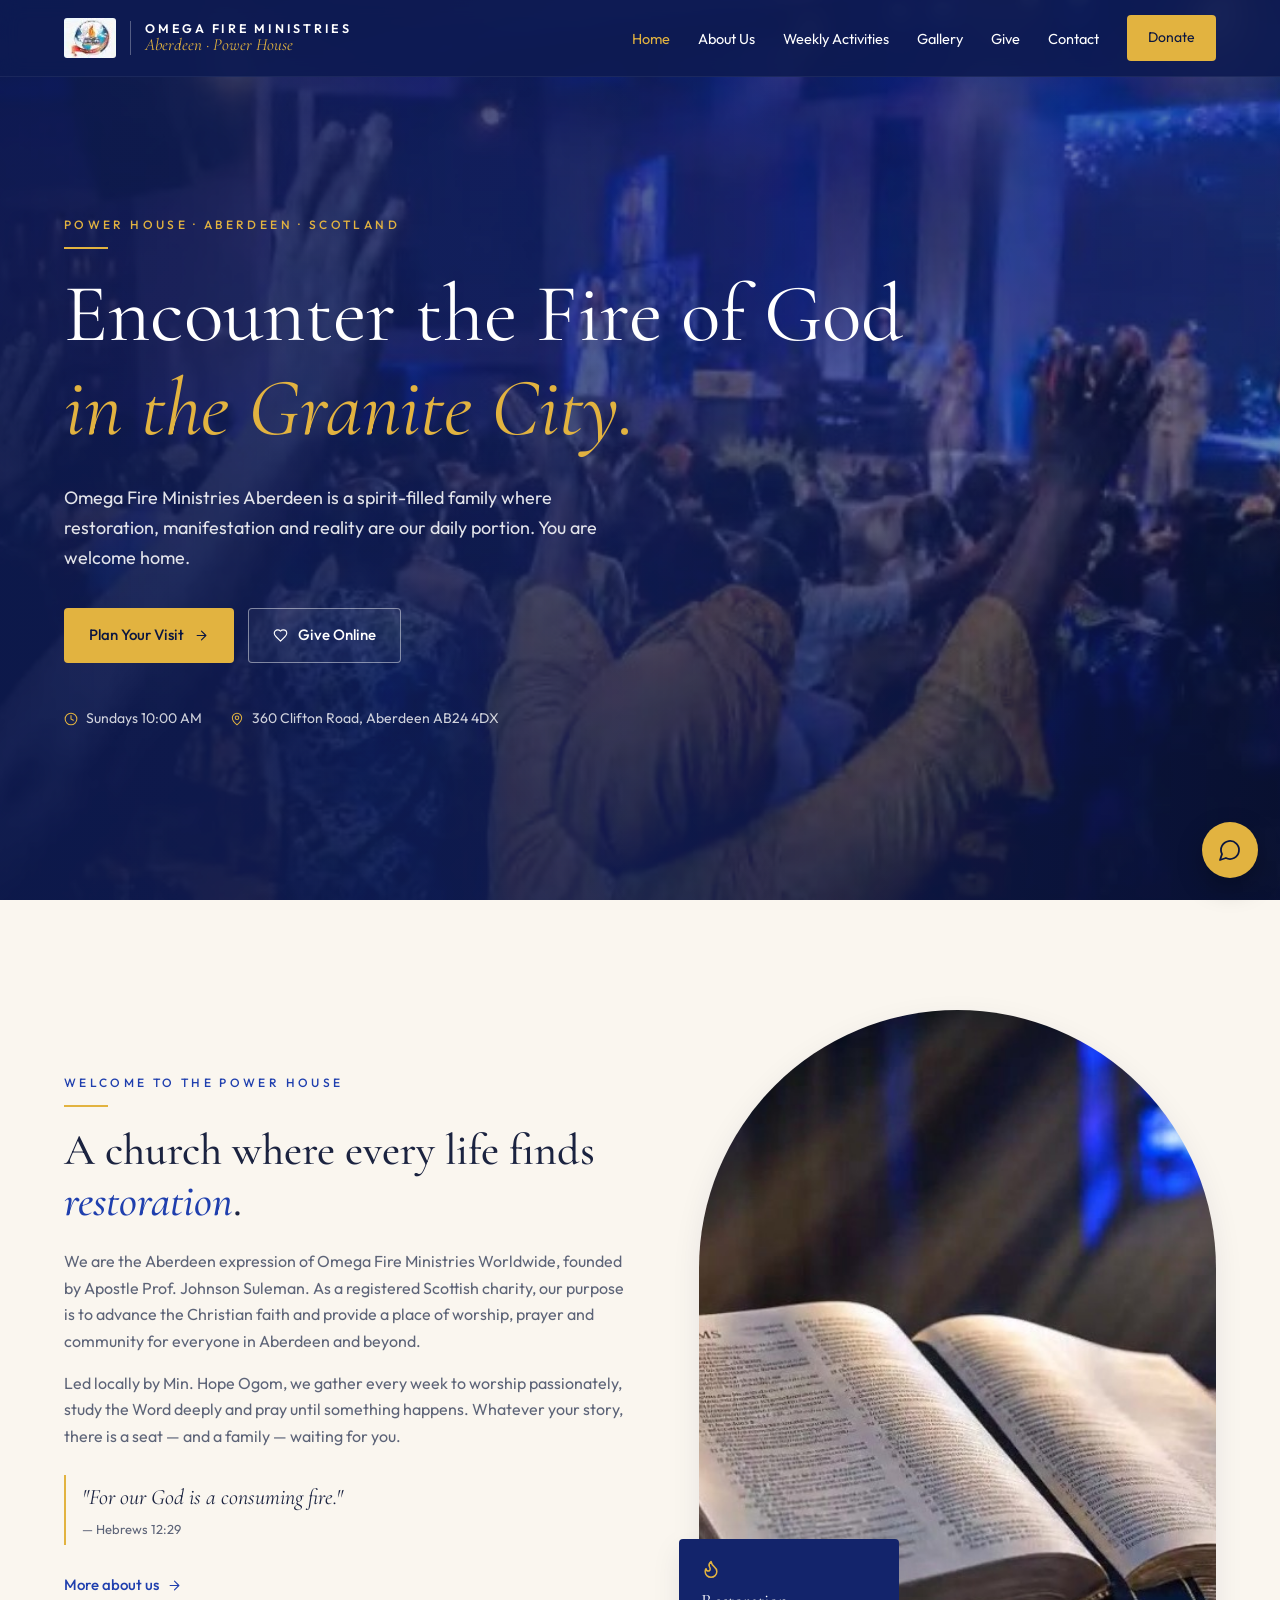
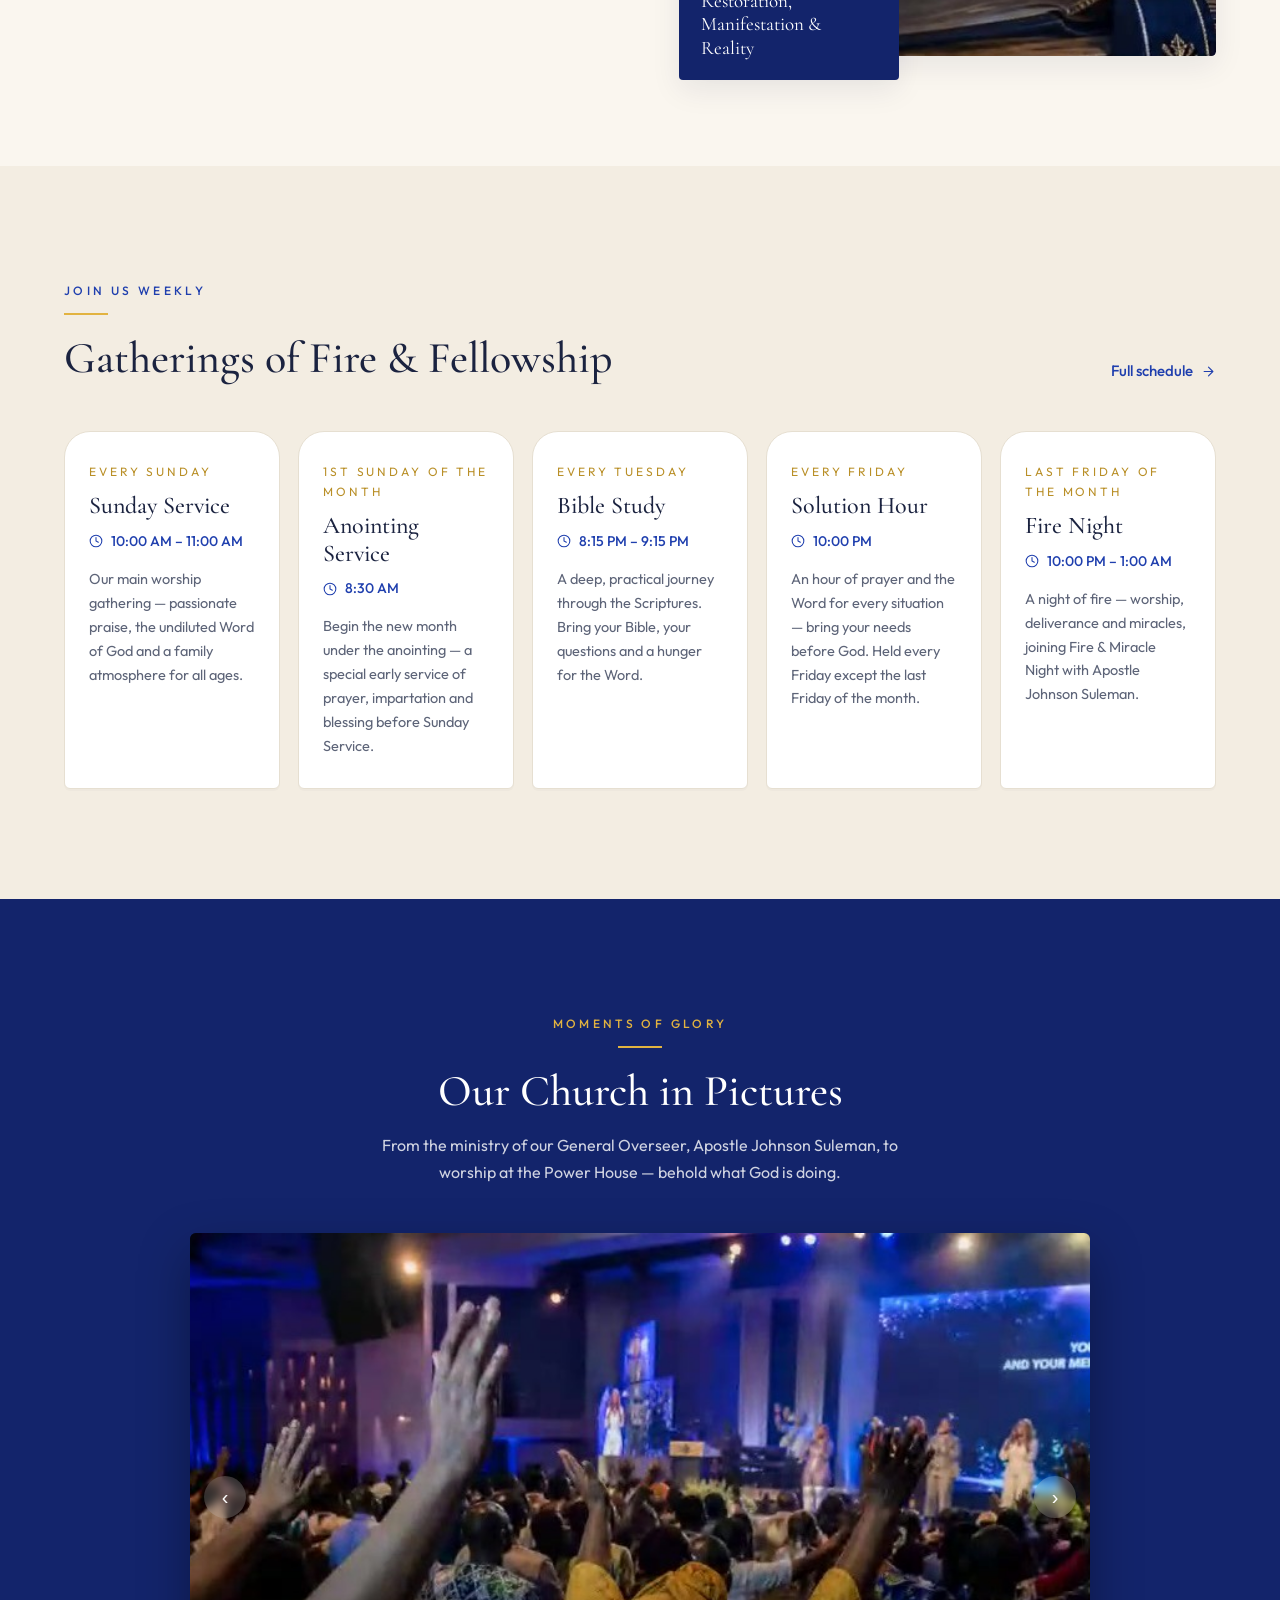
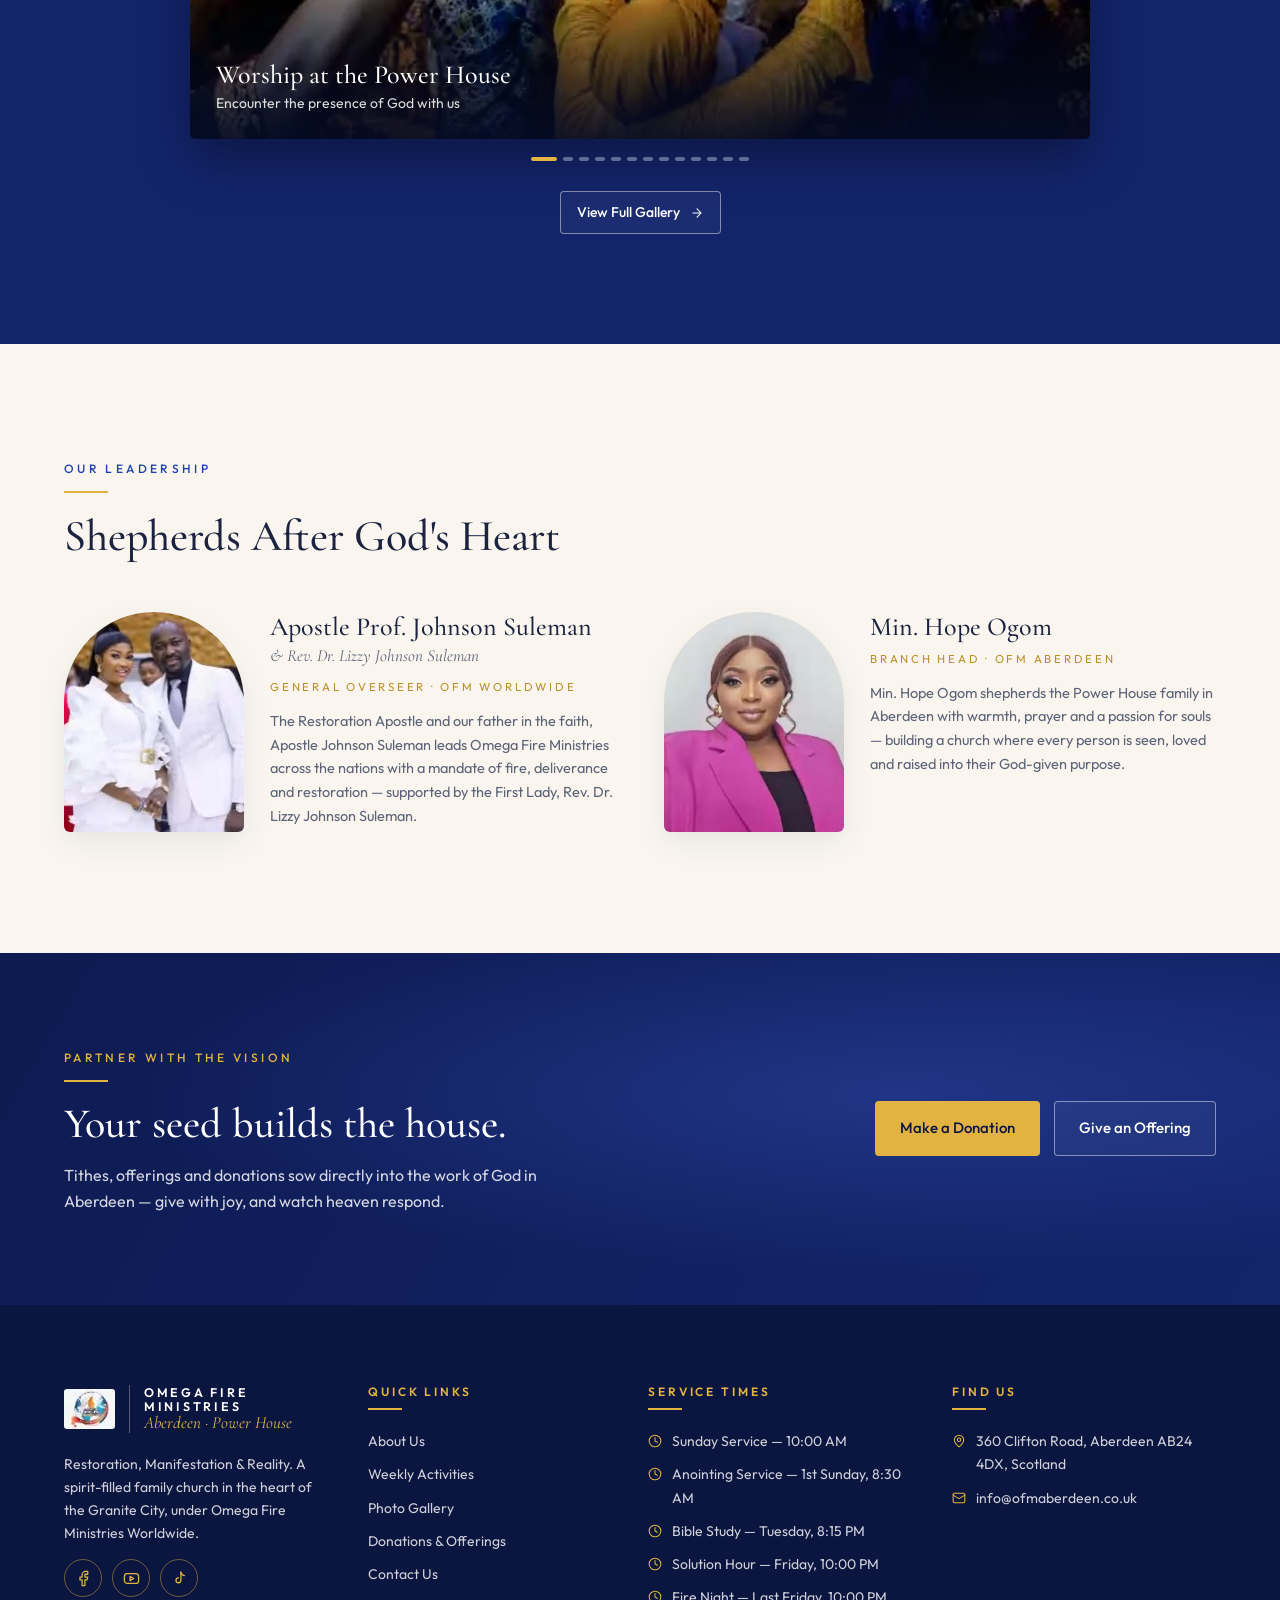
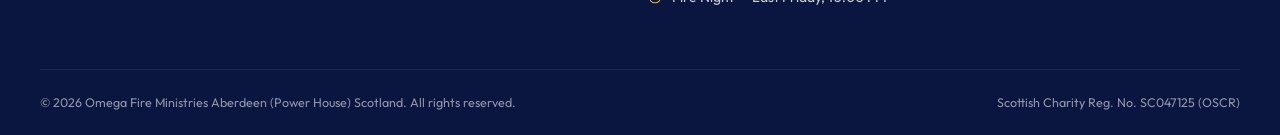
==== index.html @ d1c6f8fb "Rebuild OFM Aberdeen website Co-Authored-By: Claude Opus 5.5 <noreply@anthropic.com> Claude-Session:" ====
<!doctype html>
<html lang="en-GB">
<head>
<meta charset="utf-8">
<meta name="viewport" content="width=device-width, initial-scale=1">
<title>Omega Fire Ministries Aberdeen — Power House</title>
<meta name="description" content="Omega Fire Ministries Aberdeen (Power House) — a spirit-filled church at 360 Clifton Road, Aberdeen. Sunday Service at 10:00 AM.">
<meta property="og:title" content="Omega Fire Ministries Aberdeen — Power House">
<meta property="og:description" content="Omega Fire Ministries Aberdeen (Power House) — a spirit-filled church at 360 Clifton Road, Aberdeen. Sunday Service at 10:00 AM.">
<meta property="og:image" content="assets/img/hero-worship.jpg">
<meta name="theme-color" content="#13246b">
<link rel="icon" href="assets/img/logo.jpg">
<link rel="preconnect" href="https://fonts.googleapis.com">
<link rel="preconnect" href="https://fonts.gstatic.com" crossorigin>
<link href="https://fonts.googleapis.com/css2?family=Cormorant+Garamond:ital,wght@0,400;0,500;0,600;1,400;1,500&family=Outfit:wght@300;400;500;600&display=swap" rel="stylesheet">
<link rel="stylesheet" href="assets/css/style.css">
</head>
<body>
<header class="site-header">
  <nav class="container nav" aria-label="Main">
    <a class="brand" href="index.html">
      <img src="assets/img/logo.jpg" alt="Omega Fire Ministries logo" width="52" height="40">
      <span class="brand-text"><span class="brand-name">OMEGA FIRE MINISTRIES</span><span class="brand-sub">Aberdeen · Power House</span></span>
    </a>
    <button class="nav-toggle" aria-label="Open menu" aria-expanded="false">&#9776;</button>
    <ul class="nav-links"><li><a href="index.html" class="active" aria-current="page">Home</a></li><li><a href="about.html">About Us</a></li><li><a href="activities.html">Weekly Activities</a></li><li><a href="gallery.html">Gallery</a></li><li><a href="give.html">Give</a></li><li><a href="contact.html">Contact</a></li><li><a class="btn btn-gold" href="give.html">Donate</a></li></ul>
  </nav>
</header>
<main>
<section class="hero">
  <div class="hero-bg" style="background-image:url('assets/img/hero-worship.jpg')"></div>
  <div class="container">
    <span class="eyebrow gold">Power House · Aberdeen · Scotland</span>
    <h1>Encounter the Fire of God <em>in the Granite City.</em></h1>
    <p>Omega Fire Ministries Aberdeen is a spirit-filled family where restoration, manifestation and reality are our daily portion. You are welcome home.</p>
    <div class="hero-actions">
      <a class="btn btn-gold" href="activities.html">Plan Your Visit <svg class="icon " viewBox="0 0 24 24" aria-hidden="true"><path d="M5 12h14M12 5l7 7-7 7"/></svg></a>
      <a class="btn btn-ghost" href="give.html"><svg class="icon " viewBox="0 0 24 24" aria-hidden="true"><path d="M19 14c1.5-1.5 3-3.2 3-5.5A5.5 5.5 0 0 0 16.5 3c-1.8 0-3 .5-4.5 2-1.5-1.5-2.7-2-4.5-2A5.5 5.5 0 0 0 2 8.5c0 2.3 1.5 4 3 5.5l7 7Z"/></svg> Give Online</a>
    </div>
    <div class="hero-meta">
      <span><svg class="icon " viewBox="0 0 24 24" aria-hidden="true"><circle cx="12" cy="12" r="10"/><path d="M12 6v6l4 2"/></svg> Sundays 10:00 AM</span>
      <span><svg class="icon " viewBox="0 0 24 24" aria-hidden="true"><path d="M20 10c0 6-8 12-8 12s-8-6-8-12a8 8 0 0 1 16 0Z"/><circle cx="12" cy="10" r="3"/></svg> 360 Clifton Road, Aberdeen AB24 4DX</span>
    </div>
  </div>
</section>

<section class="section">
  <div class="container split">
    <div class="reveal">
      <span class="eyebrow">Welcome to the Power House</span>
      <h2 class="section-title">A church where every life finds <em>restoration</em>.</h2>
      <p class="lead" style="margin-top:22px">We are the Aberdeen expression of Omega Fire Ministries Worldwide, founded by Apostle Prof. Johnson Suleman. As a registered Scottish charity, our purpose is to advance the Christian faith and provide a place of worship, prayer and community for everyone in Aberdeen and beyond.</p>
      <p class="lead">Led locally by Min. Hope Ogom, we gather every week to worship passionately, study the Word deeply and pray until something happens. Whatever your story, there is a seat — and a family — waiting for you.</p>
      <div class="quote-inline">"For our God is a consuming fire."<small>— Hebrews 12:29</small></div>
      <a class="link-arrow" href="about.html">More about us <svg class="icon " viewBox="0 0 24 24" aria-hidden="true"><path d="M5 12h14M12 5l7 7-7 7"/></svg></a>
    </div>
    <div class="arch-wrap reveal">
      <div class="arch"><img src="assets/img/bible.jpg" alt="An open Bible on a lectern in soft church light" loading="lazy"></div>
      <div class="arch-badge"><svg class="icon " viewBox="0 0 24 24" aria-hidden="true"><path d="M8.5 14.5A2.5 2.5 0 0 0 11 12c0-1.4-.5-2-1-3-1.1-2.1-.2-4 2-6 .5 2.5 2 4.9 4 6.5 2 1.6 3 3.5 3 5.5a7 7 0 1 1-14 0c0-1.2.4-2.3 1-3.3.3 1.6 1.3 2.8 2.5 2.8Z"/></svg>Restoration, Manifestation &amp; Reality</div>
    </div>
  </div>
</section>

<section class="section bg-cream-2">
  <div class="container">
    <div class="section-head">
      <div><span class="eyebrow">Join us weekly</span><h2 class="section-title">Gatherings of Fire &amp; Fellowship</h2></div>
      <a class="link-arrow" href="activities.html">Full schedule <svg class="icon " viewBox="0 0 24 24" aria-hidden="true"><path d="M5 12h14M12 5l7 7-7 7"/></svg></a>
    </div>
    <div class="grid-auto"><article class="card reveal"><div class="day">Every Sunday</div><h3>Sunday Service</h3><div class="time"><svg class="icon " viewBox="0 0 24 24" aria-hidden="true"><circle cx="12" cy="12" r="10"/><path d="M12 6v6l4 2"/></svg> 10:00 AM – 11:00 AM</div><p>Our main worship gathering — passionate praise, the undiluted Word of God and a family atmosphere for all ages.</p></article><article class="card reveal"><div class="day">1st Sunday of the month</div><h3>Anointing Service</h3><div class="time"><svg class="icon " viewBox="0 0 24 24" aria-hidden="true"><circle cx="12" cy="12" r="10"/><path d="M12 6v6l4 2"/></svg> 8:30 AM</div><p>Begin the new month under the anointing — a special early service of prayer, impartation and blessing before Sunday Service.</p></article><article class="card reveal"><div class="day">Every Tuesday</div><h3>Bible Study</h3><div class="time"><svg class="icon " viewBox="0 0 24 24" aria-hidden="true"><circle cx="12" cy="12" r="10"/><path d="M12 6v6l4 2"/></svg> 8:15 PM – 9:15 PM</div><p>A deep, practical journey through the Scriptures. Bring your Bible, your questions and a hunger for the Word.</p></article><article class="card reveal"><div class="day">Every Friday</div><h3>Solution Hour</h3><div class="time"><svg class="icon " viewBox="0 0 24 24" aria-hidden="true"><circle cx="12" cy="12" r="10"/><path d="M12 6v6l4 2"/></svg> 10:00 PM</div><p>An hour of prayer and the Word for every situation — bring your needs before God. Held every Friday except the last Friday of the month.</p></article><article class="card reveal"><div class="day">Last Friday of the month</div><h3>Fire Night</h3><div class="time"><svg class="icon " viewBox="0 0 24 24" aria-hidden="true"><circle cx="12" cy="12" r="10"/><path d="M12 6v6l4 2"/></svg> 10:00 PM – 1:00 AM</div><p>A night of fire — worship, deliverance and miracles, joining Fire &amp; Miracle Night with Apostle Johnson Suleman.</p></article></div>
  </div>
</section>

<section class="section on-dark">
  <div class="container">
    <div class="center reveal" style="margin-bottom:48px">
      <span class="eyebrow center gold">Moments of Glory</span>
      <h2 class="section-title">Our Church in Pictures</h2>
      <p class="lead">From the ministry of our General Overseer, Apostle Johnson Suleman, to worship at the Power House — behold what God is doing.</p>
    </div>
    <div class="carousel" data-carousel>
  <div class="carousel-viewport"><div class="carousel-track"><div class="slide"><img src="assets/img/hero-worship.jpg" alt="Worship at the Power House" loading="lazy"><div class="slide-caption"><h3>Worship at the Power House</h3><p>Encounter the presence of God with us</p></div></div><div class="slide"><img src="assets/img/ab-12.jpg" alt="Ministering the Word" loading="lazy"><div class="slide-caption"><h3>Ministering the Word</h3><p>Preaching at OFM Aberdeen</p></div></div><div class="slide"><img src="assets/img/ab-04.jpg" alt="Hands Raised in Worship" loading="lazy"><div class="slide-caption"><h3>Hands Raised in Worship</h3><p>Sunday worship at the Power House</p></div></div><div class="slide"><img src="assets/img/ab-03.jpg" alt="Prayer at the Altar" loading="lazy"><div class="slide-caption"><h3>Prayer at the Altar</h3><p>Standing in faith together</p></div></div><div class="slide"><img src="assets/img/ab-08.jpg" alt="Thank You for Worshipping With Us" loading="lazy"><div class="slide-caption"><h3>Thank You for Worshipping With Us</h3><p>The Word ministered at the Power House</p></div></div><div class="slide"><img src="assets/img/ab-09.jpg" alt="A Heart of Praise" loading="lazy"><div class="slide-caption"><h3>A Heart of Praise</h3><p>Worship that rises from the heart</p></div></div><div class="slide"><img src="assets/img/ab-02.jpg" alt="Lifting Up His Name" loading="lazy"><div class="slide-caption"><h3>Lifting Up His Name</h3><p>Ministration in song</p></div></div><div class="slide"><img src="assets/img/g-apostle-praying.jpg" alt="Apostle Prof. Johnson Suleman" loading="lazy"><div class="slide-caption"><h3>Apostle Prof. Johnson Suleman</h3><p>President, Omega Fire Ministries Worldwide</p></div></div><div class="slide"><img src="assets/img/g-restoration-apostle.jpg" alt="The Restoration Apostle" loading="lazy"><div class="slide-caption"><h3>The Restoration Apostle</h3><p>Ministering fire and power to the nations</p></div></div><div class="slide"><img src="assets/img/g-houston.jpg" alt="Miracle Crusades Across the Nations" loading="lazy"><div class="slide-caption"><h3>Miracle Crusades Across the Nations</h3><p>Omega Fire Ministries International</p></div></div><div class="slide"><img src="assets/img/g-apostle-lizzy.jpg" alt="Apostle Johnson &amp; Rev. Dr. Lizzy Johnson Suleman" loading="lazy"><div class="slide-caption"><h3>Apostle Johnson &amp; Rev. Dr. Lizzy Johnson Suleman</h3><p>Our General Overseer and the First Lady</p></div></div><div class="slide"><img src="assets/img/g-people-praise.jpg" alt="A People of Praise" loading="lazy"><div class="slide-caption"><h3>A People of Praise</h3><p>Lifting holy hands in the Granite City</p></div></div><div class="slide"><img src="assets/img/g-one-family.jpg" alt="One Family, One Fire" loading="lazy"><div class="slide-caption"><h3>One Family, One Fire</h3><p>Omega Fire Ministries Aberdeen — Power House</p></div></div></div></div>
  <button class="carousel-btn prev" aria-label="Previous photo">&#8249;</button>
  <button class="carousel-btn next" aria-label="Next photo">&#8250;</button>
  <div class="dots"></div>
</div>
    <div class="center" style="margin-top:30px"><a class="btn btn-ghost btn-sm" href="gallery.html">View Full Gallery <svg class="icon " viewBox="0 0 24 24" aria-hidden="true"><path d="M5 12h14M12 5l7 7-7 7"/></svg></a></div>
  </div>
</section>

<section class="section">
  <div class="container">
    <span class="eyebrow">Our Leadership</span>
    <h2 class="section-title" style="margin-bottom:50px">Shepherds After God's Heart</h2>
    <div class="leaders">
      <div class="leader reveal">
        <img src="assets/img/leader-apostle.jpg" alt="Apostle Prof. Johnson Suleman and Rev. Dr. Lizzy Johnson Suleman" loading="lazy">
        <div>
          <h3>Apostle Prof. Johnson Suleman</h3>
          <div class="with">&amp; Rev. Dr. Lizzy Johnson Suleman</div>
          <div class="role">General Overseer · OFM Worldwide</div>
          <p>The Restoration Apostle and our father in the faith, Apostle Johnson Suleman leads Omega Fire Ministries across the nations with a mandate of fire, deliverance and restoration — supported by the First Lady, Rev. Dr. Lizzy Johnson Suleman.</p>
        </div>
      </div>
      <div class="leader reveal">
        <img src="assets/img/leader-hope.jpg" alt="Min. Hope Ogom" loading="lazy">
        <div>
          <h3>Min. Hope Ogom</h3>
          <div class="role">Branch Head · OFM Aberdeen</div>
          <p>Min. Hope Ogom shepherds the Power House family in Aberdeen with warmth, prayer and a passion for souls — building a church where every person is seen, loved and raised into their God-given purpose.</p>
        </div>
      </div>
    </div>
  </div>
</section>

<section class="partner">
  <div class="container">
    <div>
      <span class="eyebrow gold">Partner with the vision</span>
      <h2>Your seed builds the house.</h2>
      <p>Tithes, offerings and donations sow directly into the work of God in Aberdeen — give with joy, and watch heaven respond.</p>
    </div>
    <div class="actions">
      <a class="btn btn-gold" href="give.html">Make a Donation</a>
      <a class="btn btn-ghost" href="give.html#ways">Give an Offering</a>
    </div>
  </div>
</section>
</main>
<footer class="site-footer">
  <div class="container footer-grid">
    <div>
      <a class="brand" href="index.html"><img src="assets/img/logo.jpg" alt="" width="52" height="40"><span class="brand-text"><span class="brand-name">OMEGA FIRE MINISTRIES</span><span class="brand-sub">Aberdeen · Power House</span></span></a>
      <p>Restoration, Manifestation &amp; Reality. A spirit-filled family church in the heart of the Granite City, under Omega Fire Ministries Worldwide.</p>
      <div class="socials"><a href="https://www.facebook.com/ofmaberdeen" target="_blank" rel="noopener" aria-label="Facebook"><svg class="icon " viewBox="0 0 24 24" aria-hidden="true"><path d="M18 2h-3a5 5 0 0 0-5 5v3H7v4h3v8h4v-8h3l1-4h-4V7a1 1 0 0 1 1-1h3z"/></svg></a><a href="https://www.youtube.com/results?search_query=OFM+Aberdeen" target="_blank" rel="noopener" aria-label="YouTube"><svg class="icon " viewBox="0 0 24 24" aria-hidden="true"><rect x="2" y="5" width="20" height="14" rx="4"/><path d="m10 9 5 3-5 3z"/></svg></a><a href="https://www.tiktok.com/@ofm.aberdeen" target="_blank" rel="noopener" aria-label="TikTok"><svg class="icon " viewBox="0 0 24 24" aria-hidden="true"><path d="M14 3v11.5a3.5 3.5 0 1 1-3.5-3.5"/><path d="M14 3c.4 2.6 2.3 4.5 5 4.8"/></svg></a></div>
    </div>
    <div>
      <h4>Quick Links</h4>
      <ul><li><a href="about.html">About Us</a></li><li><a href="activities.html">Weekly Activities</a></li><li><a href="gallery.html">Photo Gallery</a></li><li><a href="give.html">Donations &amp; Offerings</a></li><li><a href="contact.html">Contact Us</a></li></ul>
    </div>
    <div>
      <h4>Service Times</h4>
      <ul>
        <li><svg class="icon " viewBox="0 0 24 24" aria-hidden="true"><circle cx="12" cy="12" r="10"/><path d="M12 6v6l4 2"/></svg><span>Sunday Service — 10:00 AM</span></li>
        <li><svg class="icon " viewBox="0 0 24 24" aria-hidden="true"><circle cx="12" cy="12" r="10"/><path d="M12 6v6l4 2"/></svg><span>Anointing Service — 1st Sunday, 8:30 AM</span></li>
        <li><svg class="icon " viewBox="0 0 24 24" aria-hidden="true"><circle cx="12" cy="12" r="10"/><path d="M12 6v6l4 2"/></svg><span>Bible Study — Tuesday, 8:15 PM</span></li>
        <li><svg class="icon " viewBox="0 0 24 24" aria-hidden="true"><circle cx="12" cy="12" r="10"/><path d="M12 6v6l4 2"/></svg><span>Solution Hour — Friday, 10:00 PM</span></li>
        <li><svg class="icon " viewBox="0 0 24 24" aria-hidden="true"><circle cx="12" cy="12" r="10"/><path d="M12 6v6l4 2"/></svg><span>Fire Night — Last Friday, 10:00 PM</span></li>
      </ul>
    </div>
    <div>
      <h4>Find Us</h4>
      <ul>
        <li><svg class="icon " viewBox="0 0 24 24" aria-hidden="true"><path d="M20 10c0 6-8 12-8 12s-8-6-8-12a8 8 0 0 1 16 0Z"/><circle cx="12" cy="10" r="3"/></svg><span>360 Clifton Road, Aberdeen AB24 4DX, Scotland</span></li>
        <li><svg class="icon " viewBox="0 0 24 24" aria-hidden="true"><rect x="2" y="4" width="20" height="16" rx="2"/><path d="m22 7-10 6L2 7"/></svg><a href="mailto:info@ofmaberdeen.co.uk">info@ofmaberdeen.co.uk</a></li>
      </ul>
    </div>
  </div>
  <div class="container footer-bottom">
    <span>© <span data-year>2026</span> Omega Fire Ministries Aberdeen (Power House) Scotland. All rights reserved.</span>
    <span>Scottish Charity Reg. No. SC047125 (OSCR)</span>
  </div>
</footer>
<button class="chat-fab" aria-label="Open the Power House Assistant" aria-expanded="false"><svg class="icon " viewBox="0 0 24 24" aria-hidden="true"><path d="M7.9 20A9 9 0 1 0 4 16.1L2 22Z"/></svg></button>
<div class="chat-panel" role="dialog" aria-label="Power House Assistant">
  <div class="chat-head"><span class="av"><svg class="icon " viewBox="0 0 24 24" aria-hidden="true"><path d="M12 3l1.9 5.8L20 10l-6.1 1.2L12 17l-1.9-5.8L4 10l6.1-1.2z"/><path d="M19 15l.8 2.2L22 18l-2.2.8L19 21l-.8-2.2L16 18l2.2-.8z"/></svg></span><div><strong>Power House Assistant</strong><small>Ask about services, giving &amp; more</small></div><button class="chat-close" aria-label="Close">&times;</button></div>
  <div class="chat-body" aria-live="polite"></div>
  <form class="chat-form"><input type="text" placeholder="Type your question..." aria-label="Your question"><button type="submit" aria-label="Send"><svg class="icon " viewBox="0 0 24 24" aria-hidden="true"><path d="m22 2-7 20-4-9-9-4Z"/><path d="M22 2 11 13"/></svg></button></form>
</div>
<script src="assets/js/main.js"></script>
</body>
</html>
---- assets/css/style.css ----
/* Omega Fire Ministries Aberdeen — Power House */
:root {
  --navy: #13246b;
  --navy-deep: #0e1b52;
  --navy-ink: #0b1640;
  --royal: #1f3fae;
  --gold: #e2b340;
  --gold-soft: #f0cd6e;
  --cream: #faf6ef;
  --cream-2: #f3ede2;
  --ink: #1b2340;
  --muted: #5d6478;
  --line: #e6dfd1;
  --white: #ffffff;
  --serif: "Cormorant Garamond", Georgia, "Times New Roman", serif;
  --sans: "Outfit", system-ui, -apple-system, "Segoe UI", sans-serif;
  --radius: 14px;
  --shadow: 0 10px 30px rgba(14, 27, 82, 0.08);
  --max: 1200px;
}

*, *::before, *::after { box-sizing: border-box; }
html { scroll-behavior: smooth; }
body {
  margin: 0;
  font-family: var(--sans);
  font-size: 16px;
  line-height: 1.65;
  color: var(--ink);
  background: var(--cream);
  -webkit-font-smoothing: antialiased;
}
img { max-width: 100%; display: block; }
a { color: inherit; text-decoration: none; }
h1, h2, h3, h4 { font-family: var(--serif); font-weight: 500; line-height: 1.15; margin: 0; color: inherit; }
p { margin: 0 0 1em; }
.container { width: 100%; max-width: var(--max); margin: 0 auto; padding: 0 24px; }
.sr-only { position: absolute; width: 1px; height: 1px; overflow: hidden; clip: rect(0 0 0 0); white-space: nowrap; }
.icon { width: 1em; height: 1em; flex: none; stroke: currentColor; fill: none; stroke-width: 1.8; stroke-linecap: round; stroke-linejoin: round; }

/* ---------- Eyebrow / headings ---------- */
.eyebrow {
  display: inline-block;
  font-family: var(--sans);
  font-size: 12px;
  font-weight: 500;
  letter-spacing: 0.28em;
  text-transform: uppercase;
  color: var(--royal);
  padding-bottom: 14px;
  margin-bottom: 18px;
  position: relative;
}
.eyebrow::after { content: ""; position: absolute; left: 0; bottom: 0; width: 44px; height: 2px; background: var(--gold); }
.eyebrow.center::after { left: 50%; transform: translateX(-50%); }
.on-dark .eyebrow, .eyebrow.gold { color: var(--gold); }
.section-title { font-size: clamp(30px, 4vw, 44px); }
.section-title em { font-style: italic; color: var(--royal); }
.lead { color: var(--muted); }

/* ---------- Buttons ---------- */
.btn {
  display: inline-flex; align-items: center; gap: 10px;
  padding: 14px 24px; border-radius: 4px;
  font-family: var(--sans); font-weight: 500; font-size: 15px;
  border: 1px solid transparent; cursor: pointer;
  transition: transform .2s ease, background .2s ease, box-shadow .2s ease, color .2s ease;
}
.btn:hover { transform: translateY(-2px); }
.btn-gold { background: var(--gold); color: var(--navy-ink); }
.btn-gold:hover { background: var(--gold-soft); box-shadow: 0 8px 22px rgba(226,179,64,.35); }
.btn-ghost { border-color: rgba(255,255,255,.45); color: #fff; background: rgba(255,255,255,.04); }
.btn-ghost:hover { background: rgba(255,255,255,.12); }
.btn-royal { background: var(--royal); color: #fff; box-shadow: 0 8px 20px rgba(31,63,174,.25); }
.btn-royal:hover { background: #2a4cc4; }
.btn-outline { border-color: var(--line); color: var(--royal); background: #fff; }
.btn-outline:hover { border-color: var(--royal); }
.btn-sm { padding: 9px 16px; font-size: 14px; }
.link-arrow { display: inline-flex; align-items: center; gap: 8px; color: var(--royal); font-weight: 500; font-size: 15px; }
.link-arrow:hover { gap: 12px; }
.on-dark .link-arrow, .link-arrow.gold { color: var(--gold); }
.link-arrow, .btn { transition: gap .2s ease, transform .2s ease, background .2s ease; }

/* ---------- Header ---------- */
.site-header {
  position: fixed; inset: 0 0 auto 0; z-index: 50;
  background: rgba(14, 27, 82, 0.92);
  backdrop-filter: blur(10px); -webkit-backdrop-filter: blur(10px);
  border-bottom: 1px solid rgba(255,255,255,.06);
}
.nav { display: flex; align-items: center; justify-content: space-between; height: 76px; gap: 24px; }
.brand { display: flex; align-items: center; gap: 14px; color: #fff; }
.brand img { width: 52px; height: 40px; object-fit: cover; border-radius: 3px; background: #fff; }
.brand-text { border-left: 1px solid rgba(255,255,255,.3); padding-left: 14px; line-height: 1.15; }
.brand-name { display: block; font-size: 12.5px; font-weight: 600; letter-spacing: .22em; }
.brand-sub { display: block; font-family: var(--serif); font-style: italic; font-size: 17px; color: var(--gold); }
.nav-links { display: flex; align-items: center; gap: 28px; list-style: none; margin: 0; padding: 0; }
.nav-links a { color: #fff; font-size: 14.5px; font-weight: 400; transition: color .2s; }
.nav-links a:hover, .nav-links a.active { color: var(--gold); }
.nav-links .btn { color: var(--navy-ink); padding: 10px 20px; font-size: 14px; }
.nav-links .btn:hover { color: var(--navy-ink); }
.nav-toggle { display: none; background: none; border: 0; color: #fff; font-size: 28px; cursor: pointer; padding: 6px; }

/* ---------- Hero (home) ---------- */
.hero {
  position: relative; min-height: 100vh; display: flex; align-items: center;
  color: #fff; overflow: hidden; padding: 120px 0 80px;
  background: var(--navy-deep);
}
.hero-bg { position: absolute; inset: 0; background-size: cover; background-position: center; transform: scale(1.04); animation: heroZoom 18s ease-out forwards; }
@keyframes heroZoom { to { transform: scale(1); } }
.hero::after { content: ""; position: absolute; inset: 0; background: linear-gradient(90deg, rgba(14,27,82,.9) 0%, rgba(19,36,107,.72) 45%, rgba(19,36,107,.45) 100%); }
.hero .container { position: relative; z-index: 2; }
.hero h1 { font-size: clamp(42px, 6.6vw, 82px); font-weight: 400; margin-bottom: 28px; }
.hero h1 em { display: block; font-style: italic; color: var(--gold); }
.hero p { max-width: 560px; font-size: 18px; color: rgba(255,255,255,.88); margin-bottom: 36px; }
.hero-actions { display: flex; flex-wrap: wrap; gap: 14px; margin-bottom: 44px; }
.hero-meta { display: flex; flex-wrap: wrap; gap: 28px; font-size: 14px; color: rgba(255,255,255,.8); }
.hero-meta span { display: inline-flex; align-items: center; gap: 8px; }
.hero-meta .icon { color: var(--gold); }

/* ---------- Page hero (inner pages) ---------- */
.page-hero {
  position: relative; color: #fff; overflow: hidden;
  background: linear-gradient(120deg, var(--navy-deep), var(--navy) 60%, #1a2f86);
  padding: 170px 0 90px;
}
.page-hero::before { content: ""; position: absolute; inset: 0; background-image: var(--hero-img); background-size: cover; background-position: center; opacity: .12; }
.page-hero .watermark {
  position: absolute; right: -10px; top: 70px; font-family: var(--serif); font-style: italic;
  font-size: clamp(120px, 18vw, 230px); line-height: 1; color: rgba(255,255,255,.06); pointer-events: none; white-space: nowrap;
}
.page-hero .container { position: relative; z-index: 2; }
.page-hero h1 { font-size: clamp(36px, 5vw, 56px); max-width: 720px; margin-bottom: 22px; }
.page-hero p { max-width: 640px; font-size: 17px; color: rgba(255,255,255,.85); margin-bottom: 26px; }
.scripture { border-left: 2px solid var(--gold); padding-left: 14px; font-family: var(--serif); font-style: italic; font-size: 18px; color: rgba(255,255,255,.9); }
.scripture cite { font-style: normal; font-size: 14px; color: rgba(255,255,255,.6); margin-left: 4px; }

/* ---------- Sections ---------- */
section { position: relative; }
.section { padding: 110px 0; }
.section-sm { padding: 70px 0; }
.bg-cream-2 { background: var(--cream-2); }
.bg-white { background: #fff; }
.on-dark { background: var(--navy); color: #fff; }
.on-dark .lead, .on-dark p { color: rgba(255,255,255,.8); }
.section-head { display: flex; align-items: flex-end; justify-content: space-between; gap: 24px; margin-bottom: 48px; flex-wrap: wrap; }
.center { text-align: center; }
.center .lead { max-width: 560px; margin: 16px auto 0; }

/* Welcome */
.split { display: grid; grid-template-columns: 1.05fr 0.95fr; gap: 64px; align-items: center; }
.split .lead { font-size: 16px; }
.quote-inline { border-left: 2px solid var(--gold); padding: 4px 0 4px 16px; margin: 26px 0; font-family: var(--serif); font-style: italic; font-size: 22px; }
.quote-inline small { display: block; font-family: var(--sans); font-style: normal; font-size: 13px; color: var(--muted); margin-top: 4px; }
.arch-wrap { position: relative; }
.arch { border-radius: 999px 999px 18px 18px; overflow: hidden; aspect-ratio: 4 / 5; box-shadow: var(--shadow); }
.arch img { width: 100%; height: 100%; object-fit: cover; }
.arch-badge {
  position: absolute; left: -20px; bottom: -24px; background: var(--navy); color: #fff;
  padding: 20px 22px; border-radius: 4px; max-width: 220px; box-shadow: var(--shadow);
  font-family: var(--serif); font-size: 19px; line-height: 1.25;
}
.arch-badge .icon { color: var(--gold); font-size: 20px; display: block; margin-bottom: 10px; }

/* Cards */
.grid-4 { display: grid; grid-template-columns: repeat(4, 1fr); gap: 20px; }
.grid-2 { display: grid; grid-template-columns: repeat(2, 1fr); gap: 24px; }
.grid-3 { display: grid; grid-template-columns: repeat(3, 1fr); gap: 24px; }
.card {
  background: #fff; border: 1px solid var(--line); border-radius: 26px 26px 6px 6px;
  padding: 30px 24px; box-shadow: 0 2px 0 rgba(0,0,0,.02); position: relative;
  transition: transform .25s ease, box-shadow .25s ease;
}
.card:hover { transform: translateY(-4px); box-shadow: var(--shadow); }
.card .day { font-size: 12px; letter-spacing: .24em; text-transform: uppercase; color: #b98f27; margin-bottom: 10px; }
.card h3 { font-size: 24px; margin-bottom: 10px; }
.card .time { display: flex; align-items: center; gap: 8px; color: var(--royal); font-size: 14px; font-weight: 500; margin-bottom: 14px; }
.card p { font-size: 14.5px; color: var(--muted); margin: 0; }
.corner::before { content: ""; position: absolute; left: 12px; top: 12px; width: 18px; height: 18px; border-left: 2px solid var(--gold); border-top: 2px solid var(--gold); opacity: .8; }

/* Carousel */
.carousel { position: relative; max-width: 900px; margin: 0 auto; }
.carousel-viewport { overflow: hidden; border-radius: 6px; box-shadow: 0 20px 50px rgba(0,0,0,.35); aspect-ratio: 16 / 9; background: #0b1640; }
.carousel-track { display: flex; height: 100%; transition: transform .6s cubic-bezier(.6,.05,.3,1); }
.slide { position: relative; flex: 0 0 100%; height: 100%; }
.slide img { width: 100%; height: 100%; object-fit: cover; }
.slide-caption { position: absolute; inset: auto 0 0 0; padding: 60px 26px 24px; background: linear-gradient(transparent, rgba(5,12,40,.85)); color: #fff; }
.slide-caption h3 { font-size: 26px; }
.slide-caption p { margin: 2px 0 0; font-size: 14px; color: rgba(255,255,255,.85); }
.carousel-btn { position: absolute; top: 50%; transform: translateY(-50%); width: 42px; height: 42px; border-radius: 50%; border: 0; background: rgba(255,255,255,.18); color: #fff; font-size: 20px; cursor: pointer; display: grid; place-items: center; backdrop-filter: blur(4px); }
.carousel-btn:hover { background: rgba(255,255,255,.32); }
.carousel-btn.prev { left: 14px; } .carousel-btn.next { right: 14px; }
.dots { display: flex; justify-content: center; gap: 6px; margin-top: 18px; }
.dots button { width: 10px; height: 4px; border-radius: 2px; border: 0; background: rgba(255,255,255,.35); cursor: pointer; transition: width .3s, background .3s; padding: 0; }
.dots button.active { width: 26px; background: var(--gold); }

/* Leaders */
.leaders { display: grid; grid-template-columns: 1fr 1fr; gap: 48px; }
.leader { display: grid; grid-template-columns: 180px 1fr; gap: 26px; align-items: start; }
.leader img { width: 180px; height: 220px; object-fit: cover; border-radius: 90px 90px 6px 6px; box-shadow: var(--shadow); }
.leader h3 { font-size: 26px; }
.leader .with { font-family: var(--serif); font-style: italic; color: var(--muted); font-size: 17px; }
.leader .role { font-size: 11.5px; letter-spacing: .24em; text-transform: uppercase; color: #b98f27; margin: 8px 0 12px; }
.leader p { font-size: 14.5px; color: var(--muted); }

/* Partner band */
.partner {
  background: radial-gradient(ellipse at 70% 40%, rgba(60,90,200,.35), transparent 60%), linear-gradient(120deg, var(--navy-deep), var(--navy));
  color: #fff; padding: 90px 0;
}
.partner .container { display: flex; align-items: center; justify-content: space-between; gap: 32px; flex-wrap: wrap; }
.partner h2 { font-size: clamp(30px, 4vw, 42px); margin-bottom: 14px; }
.partner p { color: rgba(255,255,255,.82); max-width: 520px; margin: 0; }
.partner .actions { display: flex; gap: 14px; flex-wrap: wrap; }

/* Footer */
.site-footer { background: var(--navy-ink); color: rgba(255,255,255,.8); padding: 80px 0 0; font-size: 14px; }
.footer-grid { display: grid; grid-template-columns: 1.1fr 1fr 1.1fr 1.1fr; gap: 40px; }
.site-footer .brand { margin-bottom: 20px; }
.site-footer h4 { font-family: var(--sans); font-size: 12px; font-weight: 600; letter-spacing: .24em; color: var(--gold); text-transform: uppercase; padding-bottom: 12px; margin-bottom: 20px; position: relative; }
.site-footer h4::after { content: ""; position: absolute; left: 0; bottom: 0; width: 34px; height: 2px; background: var(--gold); }
.site-footer ul { list-style: none; margin: 0; padding: 0; display: grid; gap: 10px; }
.site-footer li { display: flex; gap: 10px; align-items: flex-start; }
.site-footer li .icon { color: var(--gold); margin-top: 4px; }
.site-footer a:hover { color: var(--gold); }
.site-footer .fb { color: var(--gold); display: inline-flex; gap: 8px; align-items: center; margin-top: 8px; }
.footer-bottom { border-top: 1px solid rgba(255,255,255,.08); margin-top: 60px; padding: 22px 0; display: flex; justify-content: space-between; gap: 16px; flex-wrap: wrap; font-size: 12.5px; color: rgba(255,255,255,.55); }

/* About */
.charity-box { background: var(--cream-2); border: 1px solid var(--line); border-radius: 6px; padding: 24px; margin-top: 28px; }
.charity-box h3 { display: flex; align-items: center; gap: 10px; font-size: 22px; margin-bottom: 10px; }
.charity-box h3 .icon { color: var(--royal); }
.charity-box p { font-size: 14px; color: var(--muted); }
.photo-caption { text-align: center; font-size: 13px; color: var(--muted); margin-top: 14px; }
.belief { background: rgba(255,255,255,.04); border: 1px solid rgba(255,255,255,.12); border-radius: 4px; padding: 28px 22px; }
.belief .icon { color: var(--gold); font-size: 24px; margin-bottom: 18px; }
.belief h3 { font-size: 22px; margin-bottom: 12px; color: #fff; }
.belief p { font-size: 14px; color: rgba(255,255,255,.75); margin: 0; }
.big-quote { max-width: 760px; margin: 60px auto 0; border-left: 2px solid var(--gold); padding-left: 20px; font-family: var(--serif); font-style: italic; font-size: 24px; }
.big-quote small { display: block; font-family: var(--sans); font-style: normal; font-size: 13px; color: rgba(255,255,255,.6); margin-top: 8px; }
.cta-center h2 { font-size: clamp(30px, 4vw, 42px); max-width: 560px; margin: 0 auto 32px; }
.cta-center .actions { display: flex; justify-content: center; gap: 14px; flex-wrap: wrap; }

/* Timeline (weekly activities) */
.timeline { max-width: 820px; margin: 0 auto; position: relative; padding-left: 60px; }
.timeline::before { content: ""; position: absolute; left: 13px; top: 10px; bottom: 10px; width: 2px; background: var(--gold); opacity: .55; }
.t-item { position: relative; margin-bottom: 28px; }
.t-item::before { content: ""; position: absolute; left: -54px; top: 12px; width: 14px; height: 14px; border-radius: 50%; border: 2px solid var(--gold); background: var(--cream); box-shadow: inset 0 0 0 3px var(--cream), inset 0 0 0 8px var(--gold); }
.t-item .card { border-radius: 40px 40px 6px 6px; padding: 30px 32px; }
.t-item .card h3 { font-size: 30px; }
.meta-row { display: flex; flex-wrap: wrap; gap: 20px; color: var(--royal); font-size: 14px; font-weight: 500; margin-bottom: 14px; }
.meta-row span { display: inline-flex; align-items: center; gap: 7px; }
.info-pair { display: grid; grid-template-columns: 1fr 1fr; gap: 20px; max-width: 820px; margin: 50px auto 0; padding-left: 60px; }
.info-card { padding: 32px 26px; border-radius: 4px; }
.info-card.dark { background: var(--navy); color: #fff; }
.info-card.light { background: #fff; border: 1px solid var(--line); }
.info-card .icon { font-size: 24px; color: var(--gold); margin-bottom: 18px; }
.info-card.light .icon { color: var(--royal); }
.info-card h3 { font-size: 24px; margin-bottom: 12px; }
.info-card p { font-size: 14px; }
.info-card.dark p { color: rgba(255,255,255,.8); }
.info-card.light p { color: var(--muted); }

/* Gallery */
.masonry { columns: 3; column-gap: 20px; }
.m-item { break-inside: avoid; margin-bottom: 20px; background: #fff; border-radius: 30px 30px 4px 4px; overflow: hidden; box-shadow: 0 4px 18px rgba(14,27,82,.07); cursor: zoom-in; transition: transform .25s, box-shadow .25s; border: 1px solid var(--line); }
.m-item:hover { transform: translateY(-4px); box-shadow: var(--shadow); }
.m-item img { width: 100%; }
.m-item .cap { padding: 16px 18px 18px; }
.m-item h3 { font-size: 19px; }
.m-item p { font-size: 13px; color: var(--muted); margin: 2px 0 0; }
.note-box { background: var(--cream-2); border: 1px solid var(--line); border-radius: 6px; padding: 40px 24px; text-align: center; margin-top: 30px; }
.note-box .serif { font-family: var(--serif); font-style: italic; font-size: 22px; margin-bottom: 8px; }
.note-box p { color: var(--muted); font-size: 14px; max-width: 460px; margin: 0 auto 22px; }
.lightbox { position: fixed; inset: 0; z-index: 100; background: rgba(5,10,35,.92); display: none; align-items: center; justify-content: center; padding: 30px; flex-direction: column; gap: 14px; }
.lightbox.open { display: flex; }
.lightbox img { max-height: 80vh; max-width: 92vw; border-radius: 4px; }
.lightbox .lb-cap { color: #fff; text-align: center; font-family: var(--serif); font-size: 22px; }
.lightbox .lb-close { position: absolute; top: 18px; right: 22px; background: none; border: 0; color: #fff; font-size: 34px; cursor: pointer; }

/* Give */
.pull-quote { max-width: 760px; margin: 0 auto; border-left: 2px solid var(--gold); padding-left: 22px; font-family: var(--serif); font-style: italic; font-size: clamp(22px, 2.6vw, 30px); line-height: 1.45; }
.pull-quote small { display: block; font-family: var(--sans); font-style: normal; font-size: 13px; color: var(--muted); margin-top: 10px; }
.give-card { text-align: center; padding: 34px 22px; }
.give-card .circle { width: 48px; height: 48px; border-radius: 50%; background: var(--cream-2); color: #b98f27; display: grid; place-items: center; margin: 0 auto 16px; font-size: 22px; }
.give-card h3 { font-size: 22px; }
.copy-field { display: flex; align-items: center; justify-content: space-between; gap: 12px; background: rgba(255,255,255,.05); border: 1px solid rgba(255,255,255,.14); border-radius: 4px; padding: 14px 16px; margin-bottom: 12px; }
.copy-field small { display: block; font-size: 11px; letter-spacing: .2em; text-transform: uppercase; color: rgba(255,255,255,.6); }
.copy-field strong { font-weight: 500; color: #fff; }
.copy-btn { background: none; border: 0; color: rgba(255,255,255,.7); cursor: pointer; font-size: 18px; padding: 4px; }
.copy-btn:hover { color: var(--gold); }
.dashed { border: 1px dashed rgba(226,179,64,.5); border-radius: 4px; padding: 18px; font-size: 13.5px; color: rgba(255,255,255,.8); }
.dashed .icon { color: var(--gold); font-size: 18px; margin-bottom: 8px; display: block; }
.dashed a { color: var(--gold); font-weight: 500; }
.panel { background: rgba(255,255,255,.04); border: 1px solid rgba(255,255,255,.12); border-radius: 4px; padding: 30px 26px; }
.panel strong { color: #fff; }
.small-note { font-size: 13px; color: var(--muted); max-width: 640px; margin: 0 auto; text-align: center; }
.small-note a { color: var(--royal); font-weight: 600; }

/* Contact */
.contact-grid { display: grid; grid-template-columns: 1fr 1fr; gap: 50px; }
.c-list { list-style: none; padding: 0; margin: 26px 0 32px; display: grid; gap: 20px; }
.c-list li { display: flex; gap: 16px; align-items: flex-start; }
.c-ico { width: 40px; height: 40px; border-radius: 50%; background: var(--cream-2); color: var(--royal); display: grid; place-items: center; font-size: 17px; flex: none; }
.c-list strong { display: block; font-weight: 500; }
.c-list a, .c-list span { font-size: 14px; color: var(--muted); }
.c-list a { color: var(--royal); }
.form-card { position: relative; background: #fff; border: 1px solid var(--line); border-radius: 40px 40px 6px 6px; padding: 30px 26px; }
.form-card h3 { font-size: 24px; }
.form-card .sub { font-family: var(--serif); font-style: italic; color: var(--muted); margin-bottom: 18px; }
.field { width: 100%; padding: 13px 14px; border: 1px solid var(--line); border-radius: 4px; background: var(--cream); font: inherit; font-size: 14px; margin-bottom: 12px; color: var(--ink); }
.field:focus { outline: 2px solid rgba(31,63,174,.25); border-color: var(--royal); }
textarea.field { min-height: 110px; resize: vertical; }
.form-hint { font-size: 12.5px; color: var(--muted); margin-top: 12px; }
.map { border-radius: 6px; overflow: hidden; border: 1px solid var(--line); height: 640px; margin-top: 26px; }
.map iframe { width: 100%; height: 100%; border: 0; }

/* Chat assistant */
.chat-fab { position: fixed; right: 22px; bottom: 22px; z-index: 60; width: 56px; height: 56px; border-radius: 50%; border: 0; background: var(--gold); color: var(--navy-ink); font-size: 24px; display: grid; place-items: center; cursor: pointer; box-shadow: 0 10px 26px rgba(0,0,0,.25); transition: transform .2s; }
.chat-fab:hover { transform: scale(1.06); }
.chat-fab.open { background: var(--navy); color: #fff; }
.chat-panel { position: fixed; right: 22px; bottom: 92px; z-index: 60; width: min(370px, calc(100vw - 32px)); height: min(500px, calc(100vh - 140px)); background: var(--cream); border-radius: 8px; box-shadow: 0 24px 60px rgba(0,0,0,.3); display: none; flex-direction: column; overflow: hidden; }
.chat-panel.open { display: flex; }
.chat-head { background: var(--navy); color: #fff; padding: 14px 16px; display: flex; align-items: center; gap: 12px; }
.chat-head .av { width: 34px; height: 34px; border-radius: 50%; background: var(--gold); color: var(--navy-ink); display: grid; place-items: center; }
.chat-head strong { font-family: var(--serif); font-weight: 500; font-size: 17px; display: block; line-height: 1.1; }
.chat-head small { font-size: 12px; color: rgba(255,255,255,.7); }
.chat-head button { margin-left: auto; background: none; border: 0; color: #fff; font-size: 20px; cursor: pointer; }
.chat-body { flex: 1; overflow-y: auto; padding: 16px; display: flex; flex-direction: column; gap: 10px; }
.msg { max-width: 82%; padding: 10px 14px; border-radius: 6px; font-size: 13.5px; line-height: 1.5; }
.msg.bot { background: #fff; border: 1px solid var(--line); align-self: flex-start; }
.msg.user { background: var(--royal); color: #fff; align-self: flex-end; }
.msg a { color: var(--royal); font-weight: 500; text-decoration: underline; }
.chips { display: flex; flex-wrap: wrap; gap: 6px; }
.chips button { border: 1px solid var(--line); background: #fff; border-radius: 999px; padding: 6px 12px; font: inherit; font-size: 12.5px; color: var(--royal); cursor: pointer; }
.chips button:hover { border-color: var(--royal); }
.chat-form { display: flex; gap: 8px; padding: 10px; border-top: 1px solid var(--line); background: #fff; }
.chat-form input { flex: 1; border: 1px solid var(--line); border-radius: 4px; padding: 10px 12px; font: inherit; font-size: 14px; }
.chat-form button { width: 40px; border: 0; border-radius: 4px; background: var(--royal); color: #fff; cursor: pointer; display: grid; place-items: center; }

/* Reveal animation */
.reveal { opacity: 0; transform: translateY(24px); transition: opacity .8s ease, transform .8s ease; }
.reveal.in { opacity: 1; transform: none; }
@media (prefers-reduced-motion: reduce) {
  .reveal { opacity: 1; transform: none; transition: none; }
  .hero-bg { animation: none; }
  html { scroll-behavior: auto; }
}

/* ---------- Responsive ---------- */
@media (max-width: 1080px) {
  .grid-4 { grid-template-columns: repeat(2, 1fr); }
  .leaders { grid-template-columns: 1fr; }
  .footer-grid { grid-template-columns: 1fr 1fr; }
}
@media (max-width: 900px) {
  .nav-toggle { display: block; }
  .nav-links {
    position: fixed; top: 76px; left: 0; right: 0; background: var(--navy-deep);
    flex-direction: column; align-items: flex-start; gap: 0; padding: 10px 24px 24px;
    transform: translateY(-120%); transition: transform .3s ease; box-shadow: 0 20px 30px rgba(0,0,0,.25);
  }
  .nav-links.open { transform: none; }
  .nav-links li { width: 100%; border-bottom: 1px solid rgba(255,255,255,.08); }
  .nav-links a { display: block; padding: 14px 0; font-size: 16px; }
  .nav-links li:last-child { border: 0; padding-top: 16px; }
  .split, .contact-grid { grid-template-columns: 1fr; gap: 48px; }
  .grid-3 { grid-template-columns: 1fr 1fr; }
  .masonry { columns: 2; }
  .grid-2, .info-pair { grid-template-columns: 1fr; }
  .section { padding: 80px 0; }
  .arch-badge { left: 12px; }
}
@media (max-width: 600px) {
  .container { padding: 0 16px; }
  .brand-name { font-size: 11px; letter-spacing: .16em; }
  .brand-sub { font-size: 15px; }
  .brand img { width: 44px; height: 34px; }
  .grid-4, .grid-3 { grid-template-columns: 1fr; }
  .masonry { columns: 1; }
  .footer-grid { grid-template-columns: 1fr; }
  .leader { grid-template-columns: 1fr; }
  .leader img { width: 160px; height: 200px; }
  .timeline, .info-pair { padding-left: 34px; }
  .timeline::before { left: 4px; }
  .t-item::before { left: -37px; }
  .t-item .card { padding: 26px 22px; border-radius: 28px 28px 6px 6px; }
  .t-item .card h3 { font-size: 25px; }
  .hero { padding-top: 110px; }
  .map { height: 380px; }
  .page-hero { padding: 140px 0 70px; }
}

/* Five-up schedule grid and social links */
.grid-auto { display: grid; grid-template-columns: repeat(auto-fit, minmax(200px, 1fr)); gap: 18px; }
.socials { display: flex; gap: 10px; margin-top: 14px; }
.socials a { width: 38px; height: 38px; border-radius: 50%; display: grid; place-items: center; border: 1px solid rgba(226,179,64,.45); color: var(--gold); font-size: 17px; transition: background .2s, color .2s; }
.socials a:hover { background: var(--gold); color: var(--navy-ink); }
.site-footer .socials a:hover { color: var(--navy-ink); }
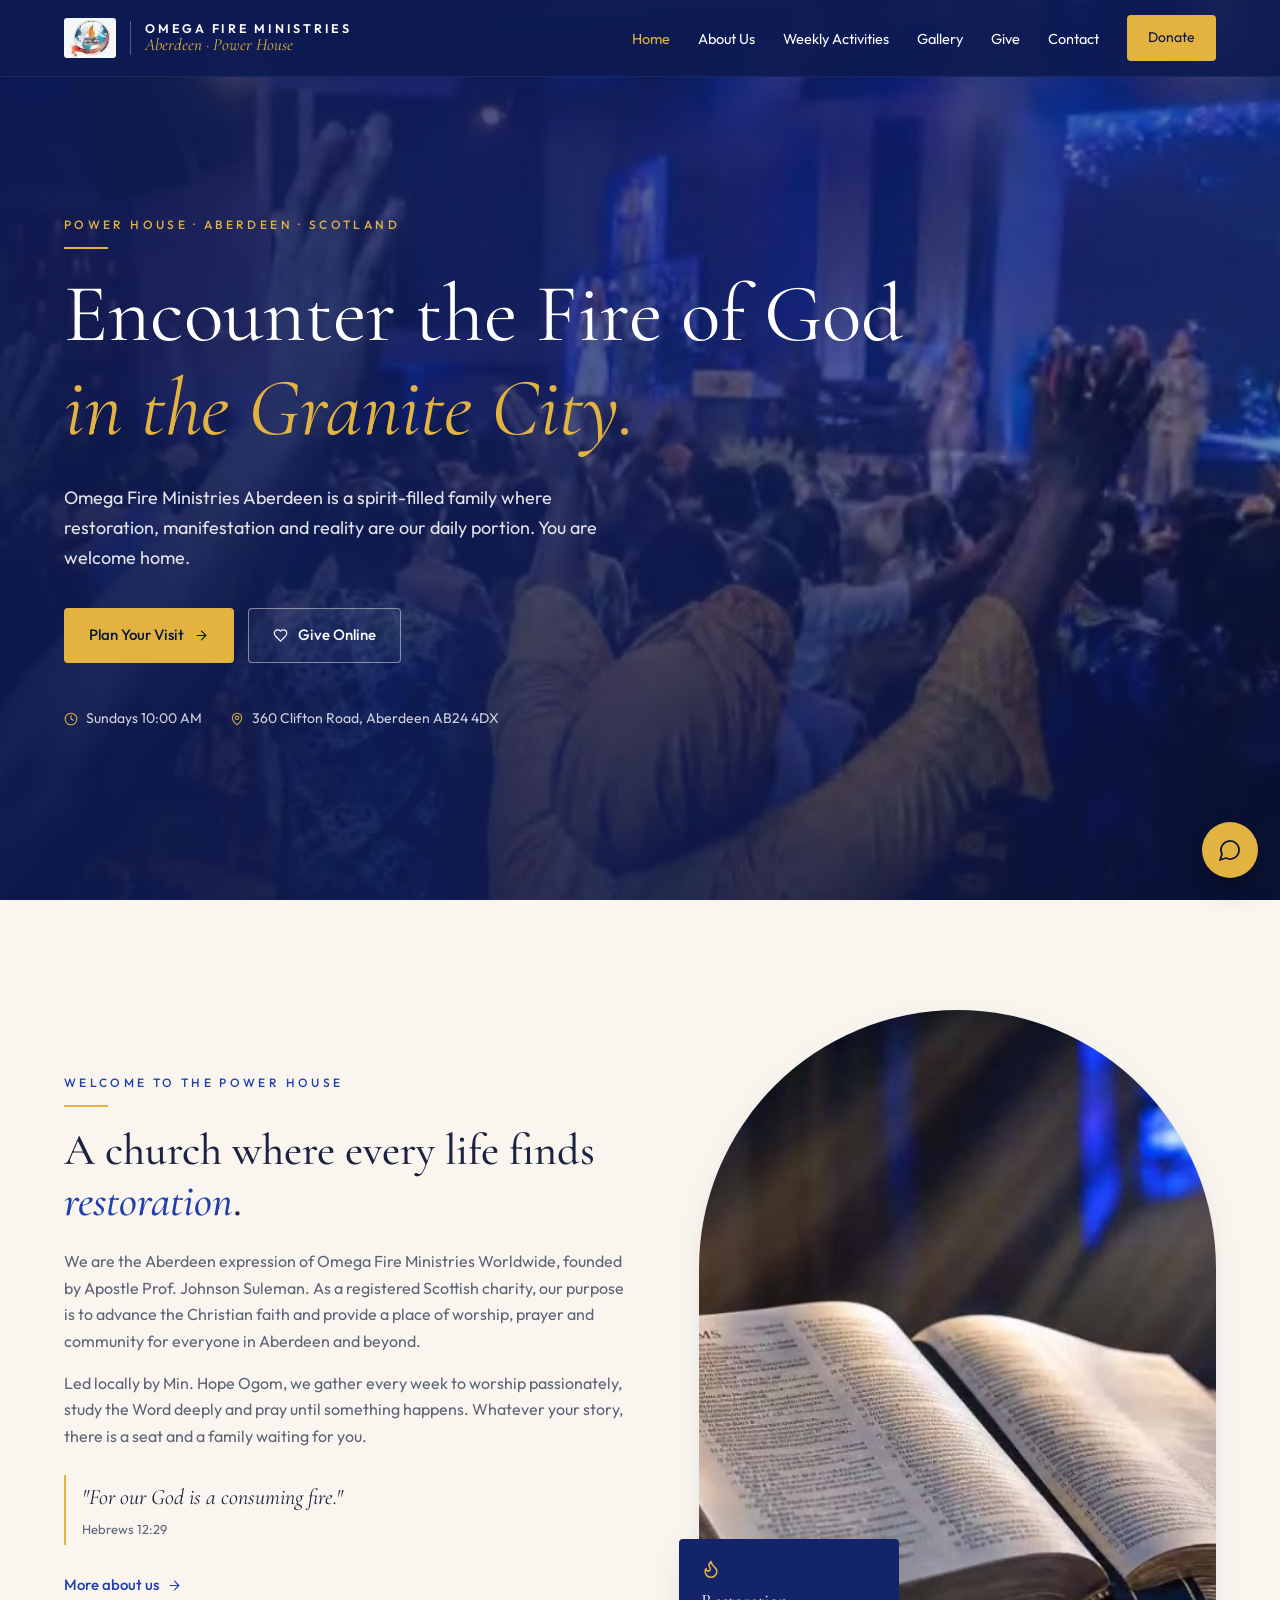
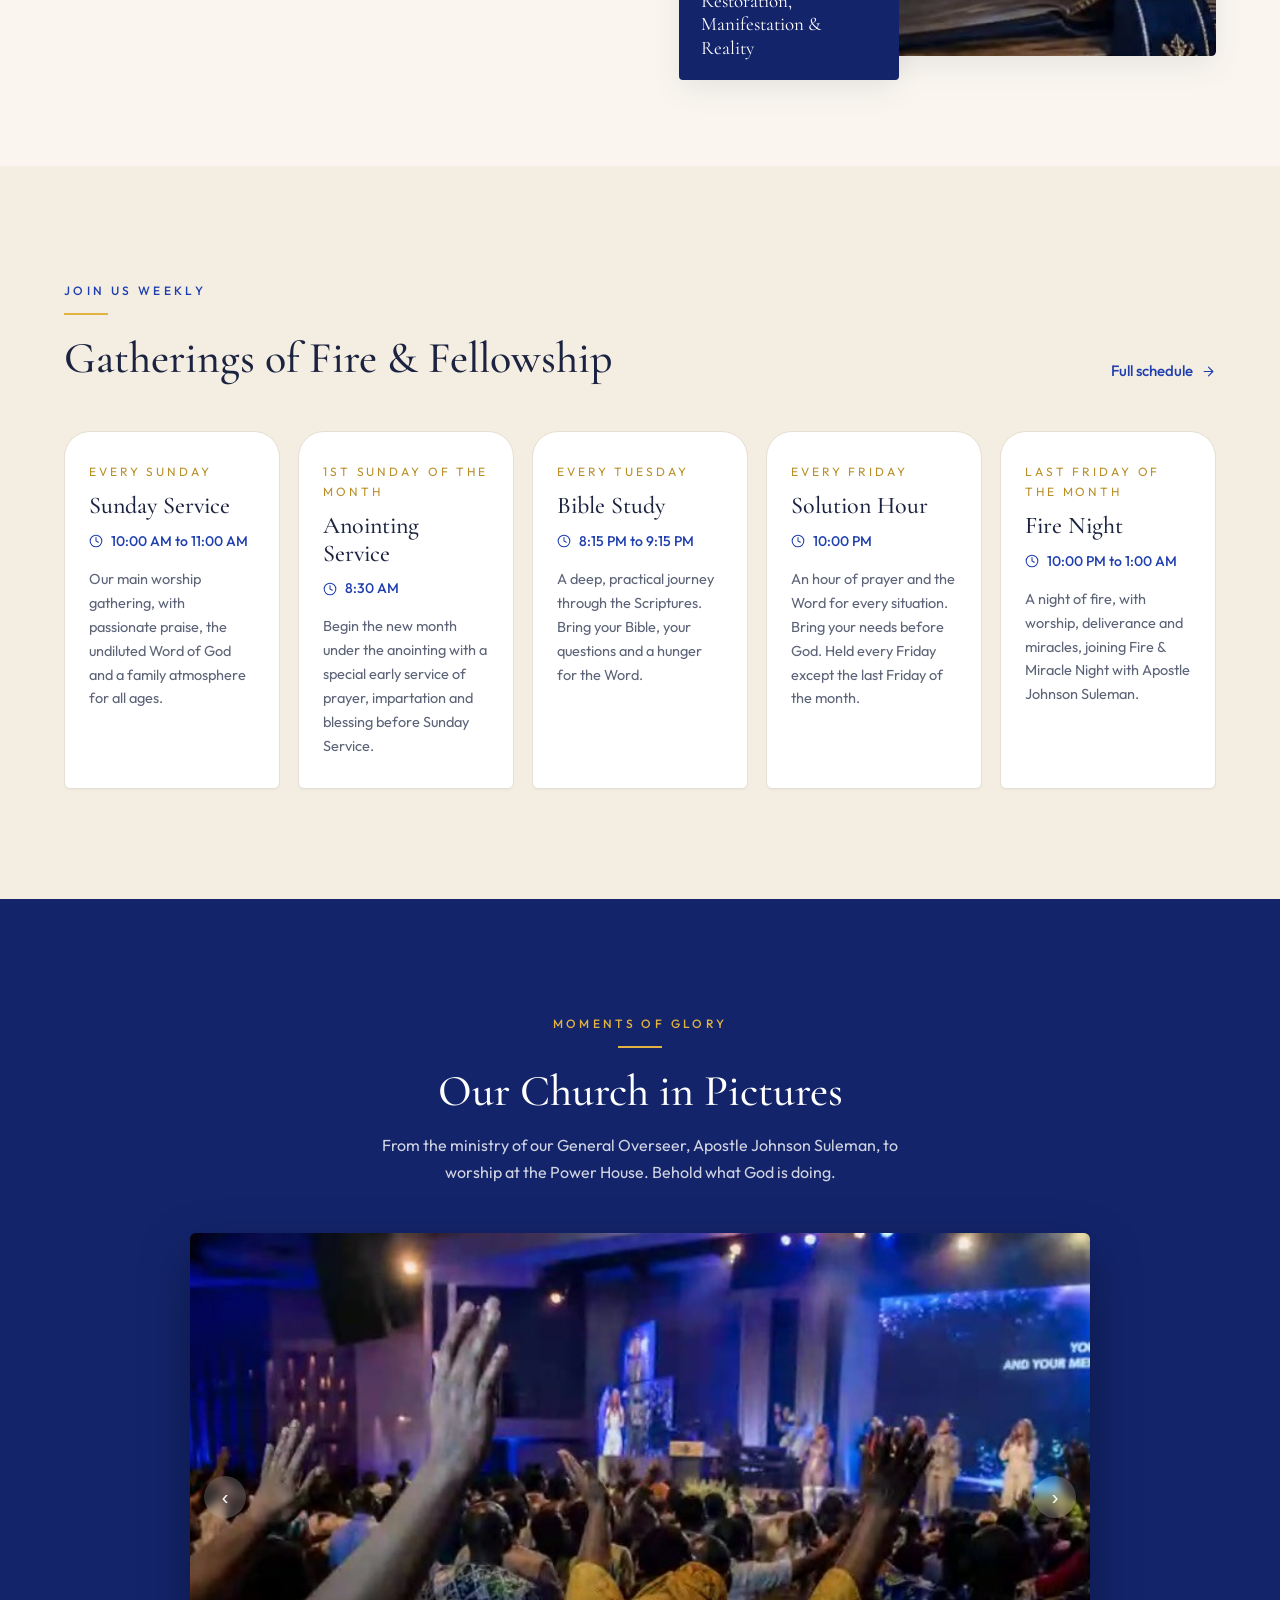
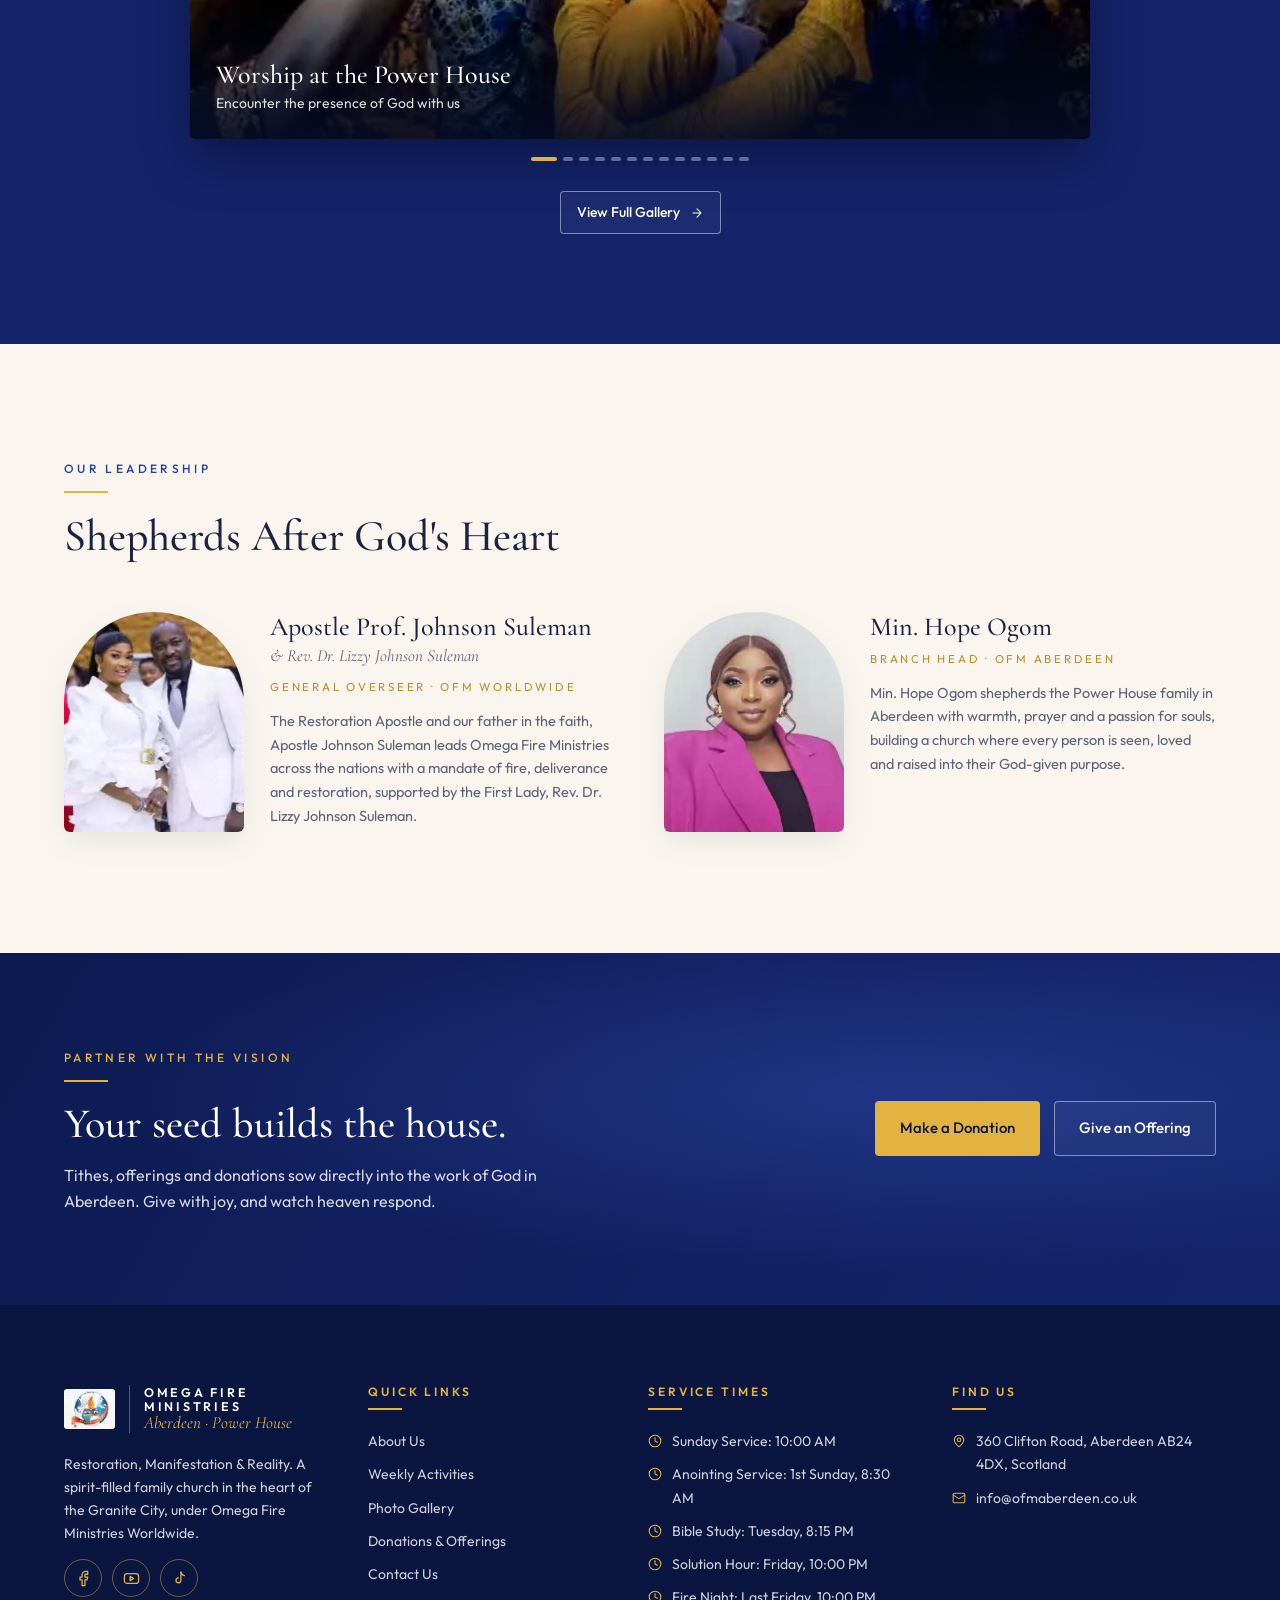
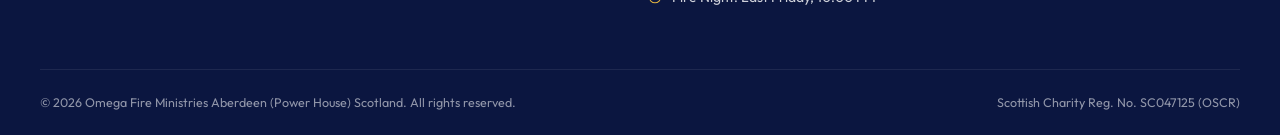
==== commit 6ba4b797: "Remove dashes from site wording Co-Authored-By: Claude Opus 5.5 <noreply@anthropic.com> Claude-Sessi" ====
--- a/index.html
+++ b/index.html
@@ -3,10 +3,10 @@
 <head>
 <meta charset="utf-8">
 <meta name="viewport" content="width=device-width, initial-scale=1">
-<title>Omega Fire Ministries Aberdeen — Power House</title>
-<meta name="description" content="Omega Fire Ministries Aberdeen (Power House) — a spirit-filled church at 360 Clifton Road, Aberdeen. Sunday Service at 10:00 AM.">
-<meta property="og:title" content="Omega Fire Ministries Aberdeen — Power House">
-<meta property="og:description" content="Omega Fire Ministries Aberdeen (Power House) — a spirit-filled church at 360 Clifton Road, Aberdeen. Sunday Service at 10:00 AM.">
+<title>Omega Fire Ministries Aberdeen | Power House</title>
+<meta name="description" content="Omega Fire Ministries Aberdeen (Power House) is a spirit-filled church at 360 Clifton Road, Aberdeen. Sunday Service at 10:00 AM.">
+<meta property="og:title" content="Omega Fire Ministries Aberdeen | Power House">
+<meta property="og:description" content="Omega Fire Ministries Aberdeen (Power House) is a spirit-filled church at 360 Clifton Road, Aberdeen. Sunday Service at 10:00 AM.">
 <meta property="og:image" content="assets/img/hero-worship.jpg">
 <meta name="theme-color" content="#13246b">
 <link rel="icon" href="assets/img/logo.jpg">
@@ -50,8 +50,8 @@
       <span class="eyebrow">Welcome to the Power House</span>
       <h2 class="section-title">A church where every life finds <em>restoration</em>.</h2>
       <p class="lead" style="margin-top:22px">We are the Aberdeen expression of Omega Fire Ministries Worldwide, founded by Apostle Prof. Johnson Suleman. As a registered Scottish charity, our purpose is to advance the Christian faith and provide a place of worship, prayer and community for everyone in Aberdeen and beyond.</p>
-      <p class="lead">Led locally by Min. Hope Ogom, we gather every week to worship passionately, study the Word deeply and pray until something happens. Whatever your story, there is a seat — and a family — waiting for you.</p>
-      <div class="quote-inline">"For our God is a consuming fire."<small>— Hebrews 12:29</small></div>
+      <p class="lead">Led locally by Min. Hope Ogom, we gather every week to worship passionately, study the Word deeply and pray until something happens. Whatever your story, there is a seat and a family waiting for you.</p>
+      <div class="quote-inline">"For our God is a consuming fire."<small>Hebrews 12:29</small></div>
       <a class="link-arrow" href="about.html">More about us <svg class="icon " viewBox="0 0 24 24" aria-hidden="true"><path d="M5 12h14M12 5l7 7-7 7"/></svg></a>
     </div>
     <div class="arch-wrap reveal">
@@ -67,7 +67,7 @@
       <div><span class="eyebrow">Join us weekly</span><h2 class="section-title">Gatherings of Fire &amp; Fellowship</h2></div>
       <a class="link-arrow" href="activities.html">Full schedule <svg class="icon " viewBox="0 0 24 24" aria-hidden="true"><path d="M5 12h14M12 5l7 7-7 7"/></svg></a>
     </div>
-    <div class="grid-auto"><article class="card reveal"><div class="day">Every Sunday</div><h3>Sunday Service</h3><div class="time"><svg class="icon " viewBox="0 0 24 24" aria-hidden="true"><circle cx="12" cy="12" r="10"/><path d="M12 6v6l4 2"/></svg> 10:00 AM – 11:00 AM</div><p>Our main worship gathering — passionate praise, the undiluted Word of God and a family atmosphere for all ages.</p></article><article class="card reveal"><div class="day">1st Sunday of the month</div><h3>Anointing Service</h3><div class="time"><svg class="icon " viewBox="0 0 24 24" aria-hidden="true"><circle cx="12" cy="12" r="10"/><path d="M12 6v6l4 2"/></svg> 8:30 AM</div><p>Begin the new month under the anointing — a special early service of prayer, impartation and blessing before Sunday Service.</p></article><article class="card reveal"><div class="day">Every Tuesday</div><h3>Bible Study</h3><div class="time"><svg class="icon " viewBox="0 0 24 24" aria-hidden="true"><circle cx="12" cy="12" r="10"/><path d="M12 6v6l4 2"/></svg> 8:15 PM – 9:15 PM</div><p>A deep, practical journey through the Scriptures. Bring your Bible, your questions and a hunger for the Word.</p></article><article class="card reveal"><div class="day">Every Friday</div><h3>Solution Hour</h3><div class="time"><svg class="icon " viewBox="0 0 24 24" aria-hidden="true"><circle cx="12" cy="12" r="10"/><path d="M12 6v6l4 2"/></svg> 10:00 PM</div><p>An hour of prayer and the Word for every situation — bring your needs before God. Held every Friday except the last Friday of the month.</p></article><article class="card reveal"><div class="day">Last Friday of the month</div><h3>Fire Night</h3><div class="time"><svg class="icon " viewBox="0 0 24 24" aria-hidden="true"><circle cx="12" cy="12" r="10"/><path d="M12 6v6l4 2"/></svg> 10:00 PM – 1:00 AM</div><p>A night of fire — worship, deliverance and miracles, joining Fire &amp; Miracle Night with Apostle Johnson Suleman.</p></article></div>
+    <div class="grid-auto"><article class="card reveal"><div class="day">Every Sunday</div><h3>Sunday Service</h3><div class="time"><svg class="icon " viewBox="0 0 24 24" aria-hidden="true"><circle cx="12" cy="12" r="10"/><path d="M12 6v6l4 2"/></svg> 10:00 AM to 11:00 AM</div><p>Our main worship gathering, with passionate praise, the undiluted Word of God and a family atmosphere for all ages.</p></article><article class="card reveal"><div class="day">1st Sunday of the month</div><h3>Anointing Service</h3><div class="time"><svg class="icon " viewBox="0 0 24 24" aria-hidden="true"><circle cx="12" cy="12" r="10"/><path d="M12 6v6l4 2"/></svg> 8:30 AM</div><p>Begin the new month under the anointing with a special early service of prayer, impartation and blessing before Sunday Service.</p></article><article class="card reveal"><div class="day">Every Tuesday</div><h3>Bible Study</h3><div class="time"><svg class="icon " viewBox="0 0 24 24" aria-hidden="true"><circle cx="12" cy="12" r="10"/><path d="M12 6v6l4 2"/></svg> 8:15 PM to 9:15 PM</div><p>A deep, practical journey through the Scriptures. Bring your Bible, your questions and a hunger for the Word.</p></article><article class="card reveal"><div class="day">Every Friday</div><h3>Solution Hour</h3><div class="time"><svg class="icon " viewBox="0 0 24 24" aria-hidden="true"><circle cx="12" cy="12" r="10"/><path d="M12 6v6l4 2"/></svg> 10:00 PM</div><p>An hour of prayer and the Word for every situation. Bring your needs before God. Held every Friday except the last Friday of the month.</p></article><article class="card reveal"><div class="day">Last Friday of the month</div><h3>Fire Night</h3><div class="time"><svg class="icon " viewBox="0 0 24 24" aria-hidden="true"><circle cx="12" cy="12" r="10"/><path d="M12 6v6l4 2"/></svg> 10:00 PM to 1:00 AM</div><p>A night of fire, with worship, deliverance and miracles, joining Fire &amp; Miracle Night with Apostle Johnson Suleman.</p></article></div>
   </div>
 </section>
 
@@ -76,10 +76,10 @@
     <div class="center reveal" style="margin-bottom:48px">
       <span class="eyebrow center gold">Moments of Glory</span>
       <h2 class="section-title">Our Church in Pictures</h2>
-      <p class="lead">From the ministry of our General Overseer, Apostle Johnson Suleman, to worship at the Power House — behold what God is doing.</p>
+      <p class="lead">From the ministry of our General Overseer, Apostle Johnson Suleman, to worship at the Power House. Behold what God is doing.</p>
     </div>
     <div class="carousel" data-carousel>
-  <div class="carousel-viewport"><div class="carousel-track"><div class="slide"><img src="assets/img/hero-worship.jpg" alt="Worship at the Power House" loading="lazy"><div class="slide-caption"><h3>Worship at the Power House</h3><p>Encounter the presence of God with us</p></div></div><div class="slide"><img src="assets/img/ab-12.jpg" alt="Ministering the Word" loading="lazy"><div class="slide-caption"><h3>Ministering the Word</h3><p>Preaching at OFM Aberdeen</p></div></div><div class="slide"><img src="assets/img/ab-04.jpg" alt="Hands Raised in Worship" loading="lazy"><div class="slide-caption"><h3>Hands Raised in Worship</h3><p>Sunday worship at the Power House</p></div></div><div class="slide"><img src="assets/img/ab-03.jpg" alt="Prayer at the Altar" loading="lazy"><div class="slide-caption"><h3>Prayer at the Altar</h3><p>Standing in faith together</p></div></div><div class="slide"><img src="assets/img/ab-08.jpg" alt="Thank You for Worshipping With Us" loading="lazy"><div class="slide-caption"><h3>Thank You for Worshipping With Us</h3><p>The Word ministered at the Power House</p></div></div><div class="slide"><img src="assets/img/ab-09.jpg" alt="A Heart of Praise" loading="lazy"><div class="slide-caption"><h3>A Heart of Praise</h3><p>Worship that rises from the heart</p></div></div><div class="slide"><img src="assets/img/ab-02.jpg" alt="Lifting Up His Name" loading="lazy"><div class="slide-caption"><h3>Lifting Up His Name</h3><p>Ministration in song</p></div></div><div class="slide"><img src="assets/img/g-apostle-praying.jpg" alt="Apostle Prof. Johnson Suleman" loading="lazy"><div class="slide-caption"><h3>Apostle Prof. Johnson Suleman</h3><p>President, Omega Fire Ministries Worldwide</p></div></div><div class="slide"><img src="assets/img/g-restoration-apostle.jpg" alt="The Restoration Apostle" loading="lazy"><div class="slide-caption"><h3>The Restoration Apostle</h3><p>Ministering fire and power to the nations</p></div></div><div class="slide"><img src="assets/img/g-houston.jpg" alt="Miracle Crusades Across the Nations" loading="lazy"><div class="slide-caption"><h3>Miracle Crusades Across the Nations</h3><p>Omega Fire Ministries International</p></div></div><div class="slide"><img src="assets/img/g-apostle-lizzy.jpg" alt="Apostle Johnson &amp; Rev. Dr. Lizzy Johnson Suleman" loading="lazy"><div class="slide-caption"><h3>Apostle Johnson &amp; Rev. Dr. Lizzy Johnson Suleman</h3><p>Our General Overseer and the First Lady</p></div></div><div class="slide"><img src="assets/img/g-people-praise.jpg" alt="A People of Praise" loading="lazy"><div class="slide-caption"><h3>A People of Praise</h3><p>Lifting holy hands in the Granite City</p></div></div><div class="slide"><img src="assets/img/g-one-family.jpg" alt="One Family, One Fire" loading="lazy"><div class="slide-caption"><h3>One Family, One Fire</h3><p>Omega Fire Ministries Aberdeen — Power House</p></div></div></div></div>
+  <div class="carousel-viewport"><div class="carousel-track"><div class="slide"><img src="assets/img/hero-worship.jpg" alt="Worship at the Power House" loading="lazy"><div class="slide-caption"><h3>Worship at the Power House</h3><p>Encounter the presence of God with us</p></div></div><div class="slide"><img src="assets/img/ab-12.jpg" alt="Ministering the Word" loading="lazy"><div class="slide-caption"><h3>Ministering the Word</h3><p>Preaching at OFM Aberdeen</p></div></div><div class="slide"><img src="assets/img/ab-04.jpg" alt="Hands Raised in Worship" loading="lazy"><div class="slide-caption"><h3>Hands Raised in Worship</h3><p>Sunday worship at the Power House</p></div></div><div class="slide"><img src="assets/img/ab-03.jpg" alt="Prayer at the Altar" loading="lazy"><div class="slide-caption"><h3>Prayer at the Altar</h3><p>Standing in faith together</p></div></div><div class="slide"><img src="assets/img/ab-08.jpg" alt="Thank You for Worshipping With Us" loading="lazy"><div class="slide-caption"><h3>Thank You for Worshipping With Us</h3><p>The Word ministered at the Power House</p></div></div><div class="slide"><img src="assets/img/ab-09.jpg" alt="A Heart of Praise" loading="lazy"><div class="slide-caption"><h3>A Heart of Praise</h3><p>Worship that rises from the heart</p></div></div><div class="slide"><img src="assets/img/ab-02.jpg" alt="Lifting Up His Name" loading="lazy"><div class="slide-caption"><h3>Lifting Up His Name</h3><p>Ministration in song</p></div></div><div class="slide"><img src="assets/img/g-apostle-praying.jpg" alt="Apostle Prof. Johnson Suleman" loading="lazy"><div class="slide-caption"><h3>Apostle Prof. Johnson Suleman</h3><p>President, Omega Fire Ministries Worldwide</p></div></div><div class="slide"><img src="assets/img/g-restoration-apostle.jpg" alt="The Restoration Apostle" loading="lazy"><div class="slide-caption"><h3>The Restoration Apostle</h3><p>Ministering fire and power to the nations</p></div></div><div class="slide"><img src="assets/img/g-houston.jpg" alt="Miracle Crusades Across the Nations" loading="lazy"><div class="slide-caption"><h3>Miracle Crusades Across the Nations</h3><p>Omega Fire Ministries International</p></div></div><div class="slide"><img src="assets/img/g-apostle-lizzy.jpg" alt="Apostle Johnson &amp; Rev. Dr. Lizzy Johnson Suleman" loading="lazy"><div class="slide-caption"><h3>Apostle Johnson &amp; Rev. Dr. Lizzy Johnson Suleman</h3><p>Our General Overseer and the First Lady</p></div></div><div class="slide"><img src="assets/img/g-people-praise.jpg" alt="A People of Praise" loading="lazy"><div class="slide-caption"><h3>A People of Praise</h3><p>Lifting holy hands in the Granite City</p></div></div><div class="slide"><img src="assets/img/g-one-family.jpg" alt="One Family, One Fire" loading="lazy"><div class="slide-caption"><h3>One Family, One Fire</h3><p>Omega Fire Ministries Aberdeen, Power House</p></div></div></div></div>
   <button class="carousel-btn prev" aria-label="Previous photo">&#8249;</button>
   <button class="carousel-btn next" aria-label="Next photo">&#8250;</button>
   <div class="dots"></div>
@@ -99,7 +99,7 @@
           <h3>Apostle Prof. Johnson Suleman</h3>
           <div class="with">&amp; Rev. Dr. Lizzy Johnson Suleman</div>
           <div class="role">General Overseer · OFM Worldwide</div>
-          <p>The Restoration Apostle and our father in the faith, Apostle Johnson Suleman leads Omega Fire Ministries across the nations with a mandate of fire, deliverance and restoration — supported by the First Lady, Rev. Dr. Lizzy Johnson Suleman.</p>
+          <p>The Restoration Apostle and our father in the faith, Apostle Johnson Suleman leads Omega Fire Ministries across the nations with a mandate of fire, deliverance and restoration, supported by the First Lady, Rev. Dr. Lizzy Johnson Suleman.</p>
         </div>
       </div>
       <div class="leader reveal">
@@ -107,7 +107,7 @@
         <div>
           <h3>Min. Hope Ogom</h3>
           <div class="role">Branch Head · OFM Aberdeen</div>
-          <p>Min. Hope Ogom shepherds the Power House family in Aberdeen with warmth, prayer and a passion for souls — building a church where every person is seen, loved and raised into their God-given purpose.</p>
+          <p>Min. Hope Ogom shepherds the Power House family in Aberdeen with warmth, prayer and a passion for souls, building a church where every person is seen, loved and raised into their God-given purpose.</p>
         </div>
       </div>
     </div>
@@ -119,7 +119,7 @@
     <div>
       <span class="eyebrow gold">Partner with the vision</span>
       <h2>Your seed builds the house.</h2>
-      <p>Tithes, offerings and donations sow directly into the work of God in Aberdeen — give with joy, and watch heaven respond.</p>
+      <p>Tithes, offerings and donations sow directly into the work of God in Aberdeen. Give with joy, and watch heaven respond.</p>
     </div>
     <div class="actions">
       <a class="btn btn-gold" href="give.html">Make a Donation</a>
@@ -142,11 +142,11 @@
     <div>
       <h4>Service Times</h4>
       <ul>
-        <li><svg class="icon " viewBox="0 0 24 24" aria-hidden="true"><circle cx="12" cy="12" r="10"/><path d="M12 6v6l4 2"/></svg><span>Sunday Service — 10:00 AM</span></li>
-        <li><svg class="icon " viewBox="0 0 24 24" aria-hidden="true"><circle cx="12" cy="12" r="10"/><path d="M12 6v6l4 2"/></svg><span>Anointing Service — 1st Sunday, 8:30 AM</span></li>
-        <li><svg class="icon " viewBox="0 0 24 24" aria-hidden="true"><circle cx="12" cy="12" r="10"/><path d="M12 6v6l4 2"/></svg><span>Bible Study — Tuesday, 8:15 PM</span></li>
-        <li><svg class="icon " viewBox="0 0 24 24" aria-hidden="true"><circle cx="12" cy="12" r="10"/><path d="M12 6v6l4 2"/></svg><span>Solution Hour — Friday, 10:00 PM</span></li>
-        <li><svg class="icon " viewBox="0 0 24 24" aria-hidden="true"><circle cx="12" cy="12" r="10"/><path d="M12 6v6l4 2"/></svg><span>Fire Night — Last Friday, 10:00 PM</span></li>
+        <li><svg class="icon " viewBox="0 0 24 24" aria-hidden="true"><circle cx="12" cy="12" r="10"/><path d="M12 6v6l4 2"/></svg><span>Sunday Service: 10:00 AM</span></li>
+        <li><svg class="icon " viewBox="0 0 24 24" aria-hidden="true"><circle cx="12" cy="12" r="10"/><path d="M12 6v6l4 2"/></svg><span>Anointing Service: 1st Sunday, 8:30 AM</span></li>
+        <li><svg class="icon " viewBox="0 0 24 24" aria-hidden="true"><circle cx="12" cy="12" r="10"/><path d="M12 6v6l4 2"/></svg><span>Bible Study: Tuesday, 8:15 PM</span></li>
+        <li><svg class="icon " viewBox="0 0 24 24" aria-hidden="true"><circle cx="12" cy="12" r="10"/><path d="M12 6v6l4 2"/></svg><span>Solution Hour: Friday, 10:00 PM</span></li>
+        <li><svg class="icon " viewBox="0 0 24 24" aria-hidden="true"><circle cx="12" cy="12" r="10"/><path d="M12 6v6l4 2"/></svg><span>Fire Night: Last Friday, 10:00 PM</span></li>
       </ul>
     </div>
     <div>
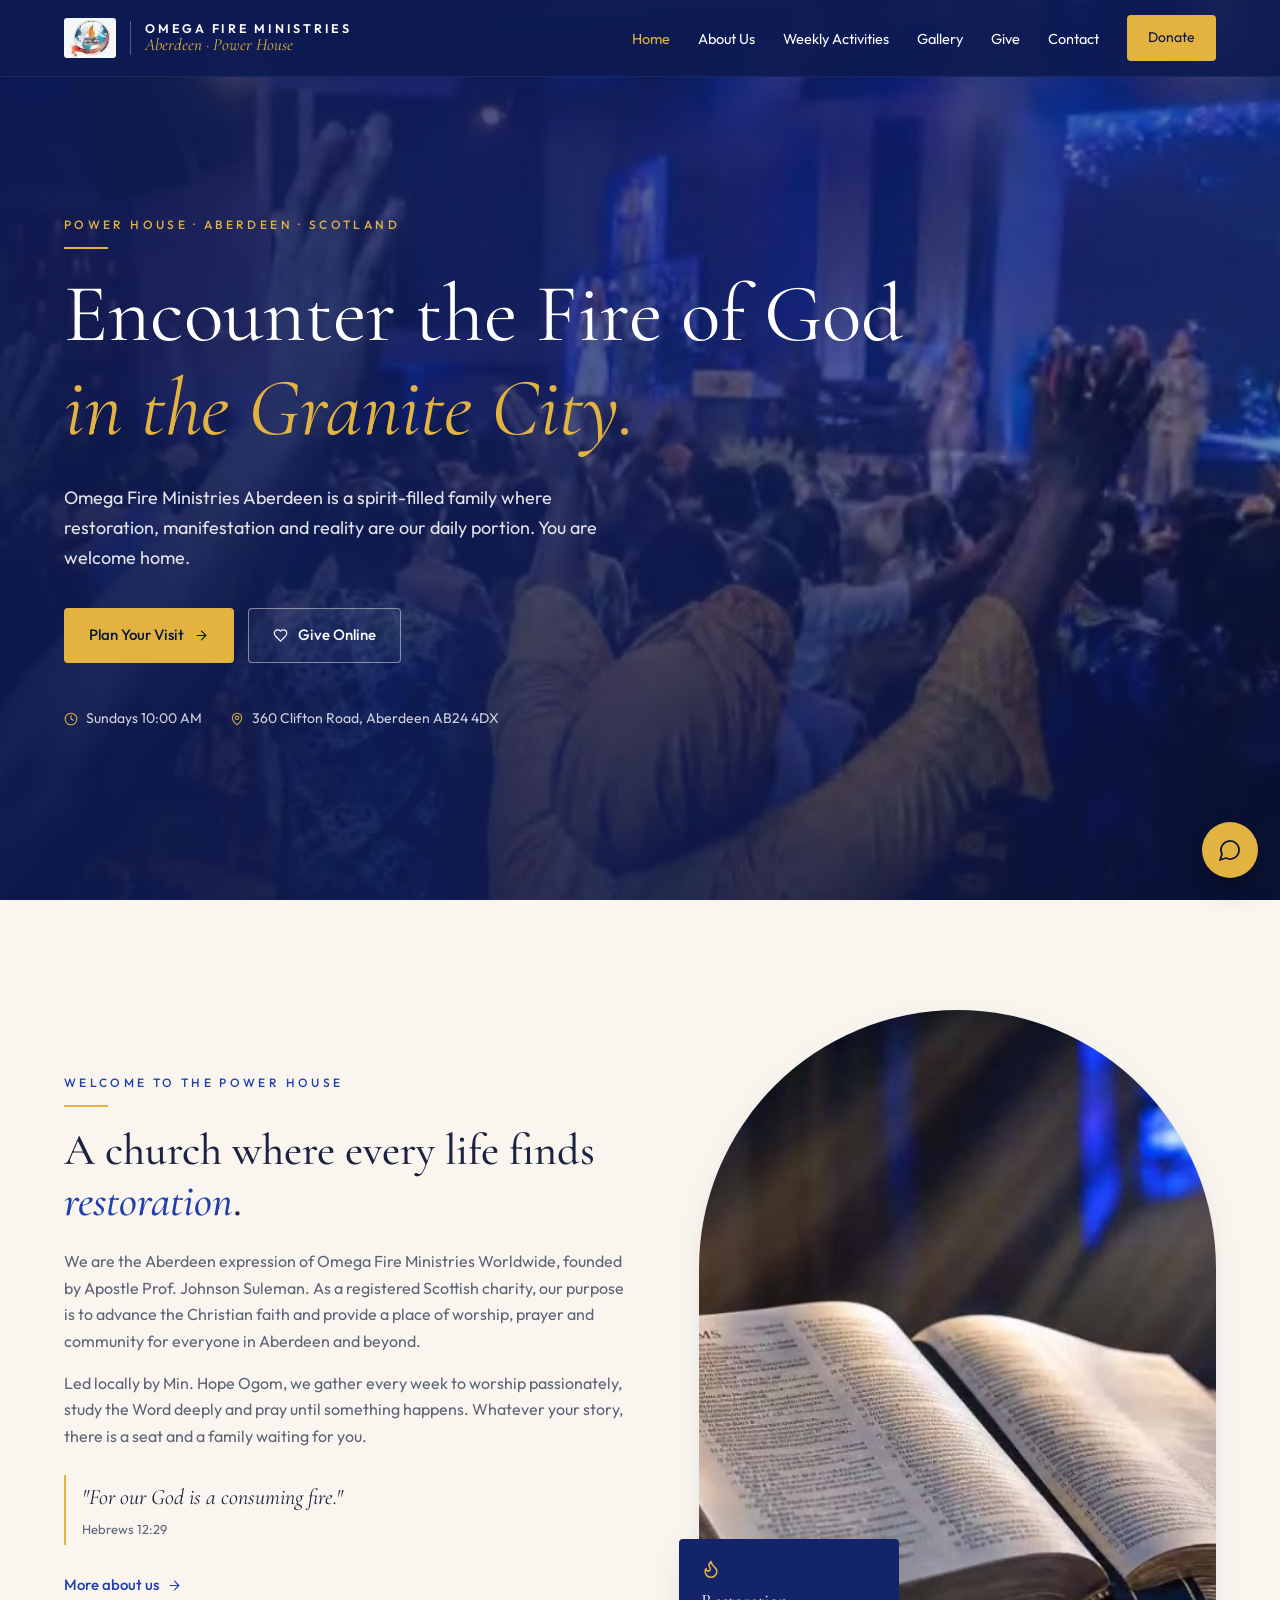
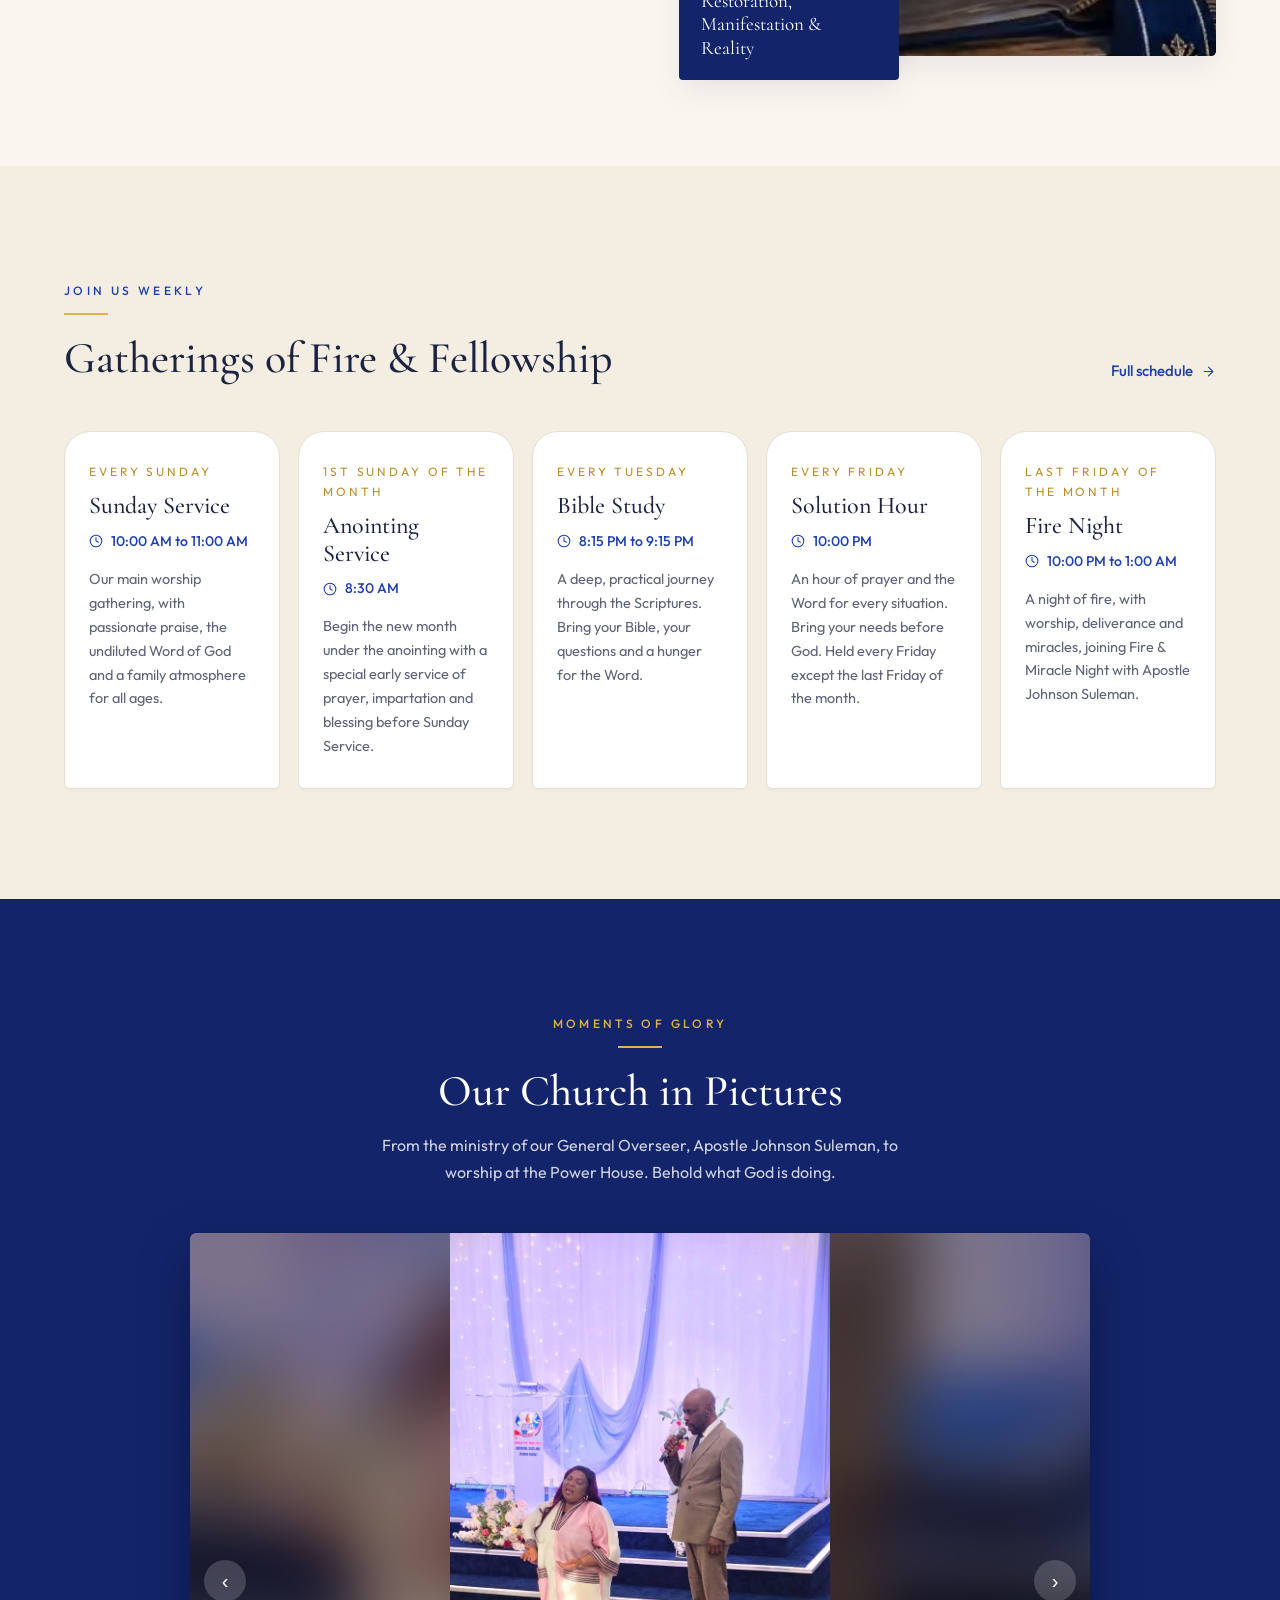
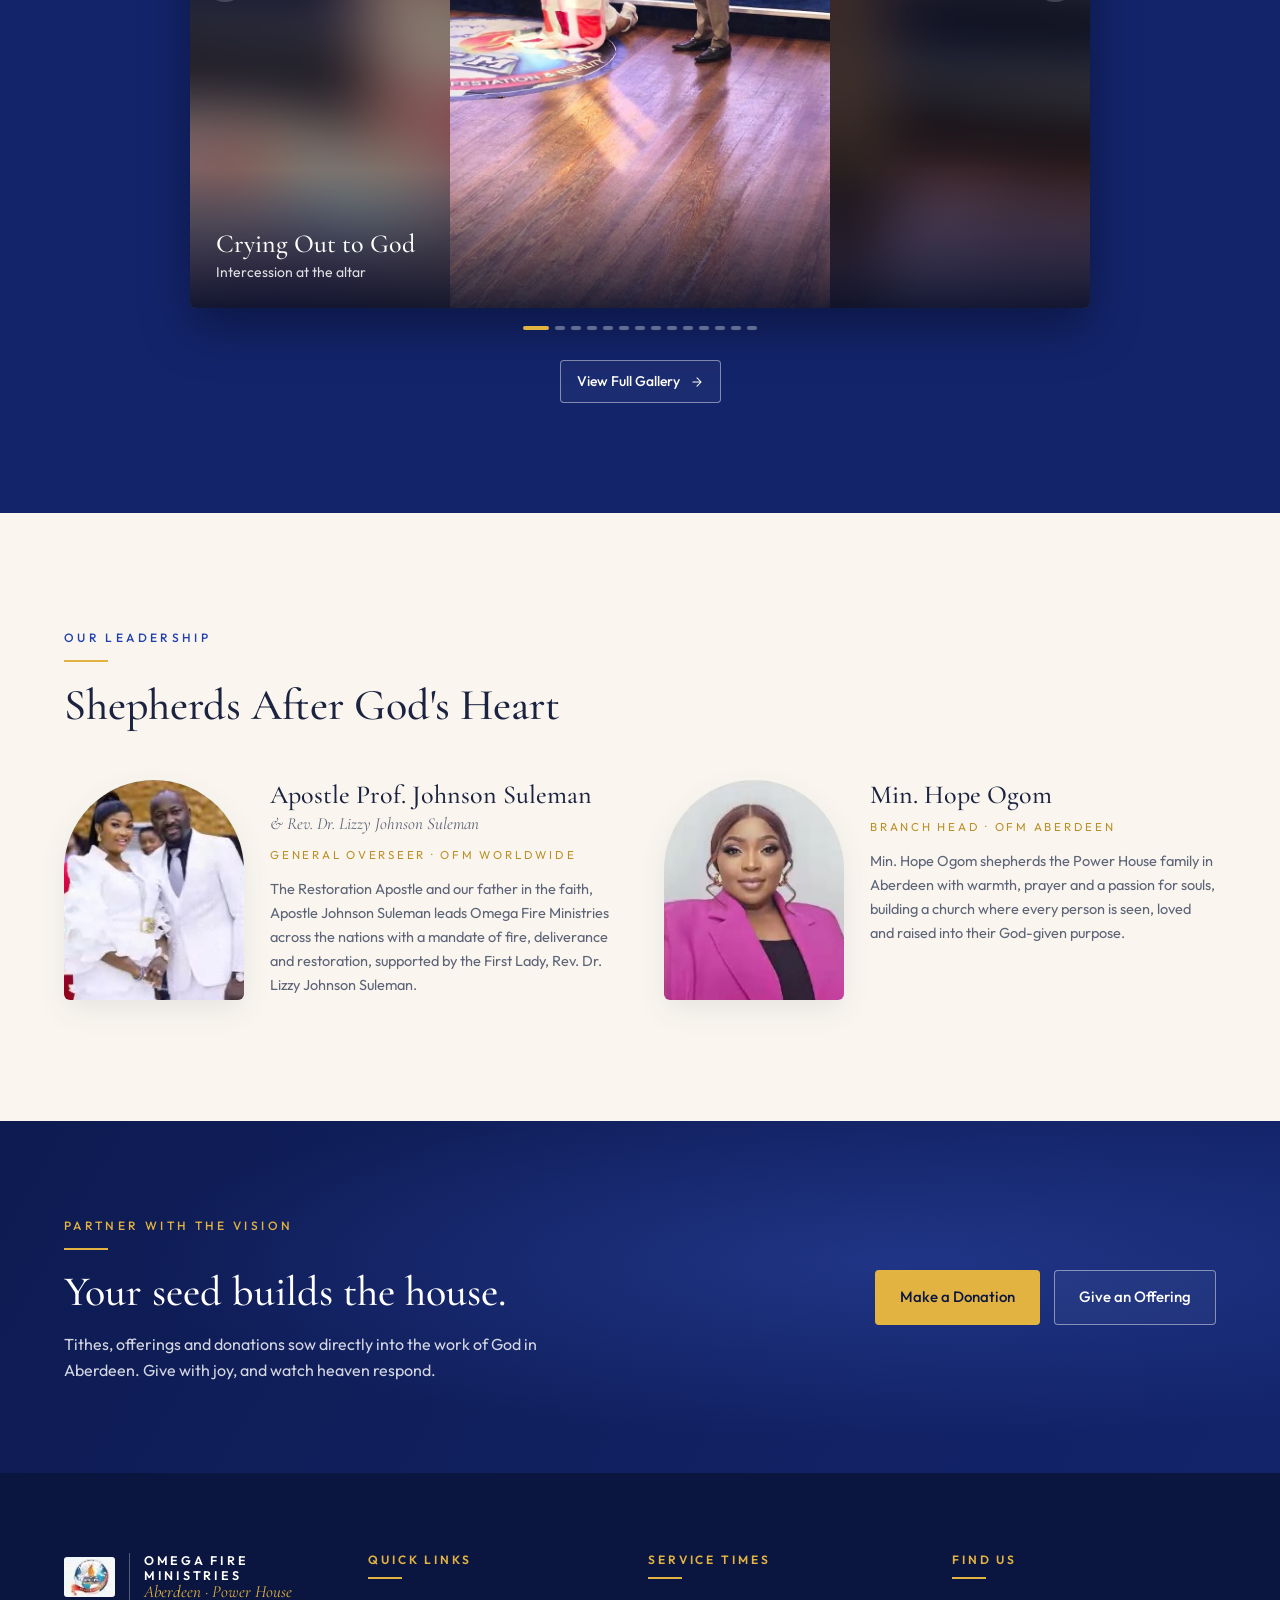
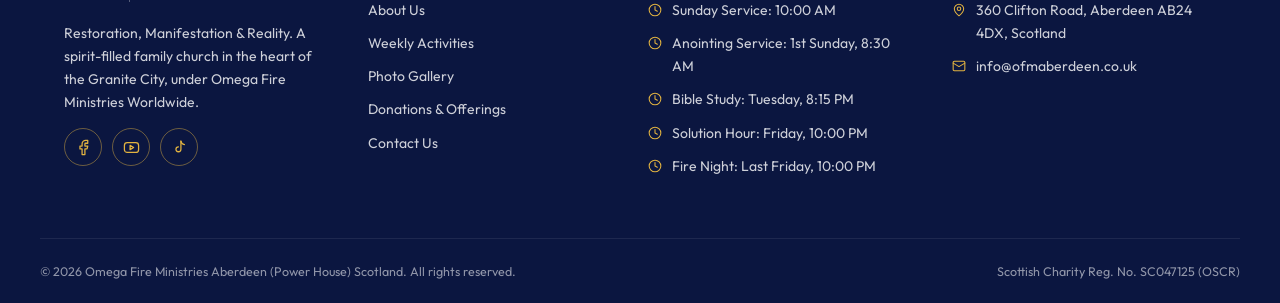
==== commit d0b70901: "Use high-quality church photos in slideshows Co-Authored-By: Claude Opus 5.5 <noreply@anthropic.com>" ====
--- a/index.html
+++ b/index.html
@@ -79,7 +79,7 @@
       <p class="lead">From the ministry of our General Overseer, Apostle Johnson Suleman, to worship at the Power House. Behold what God is doing.</p>
     </div>
     <div class="carousel" data-carousel>
-  <div class="carousel-viewport"><div class="carousel-track"><div class="slide"><img src="assets/img/hero-worship.jpg" alt="Worship at the Power House" loading="lazy"><div class="slide-caption"><h3>Worship at the Power House</h3><p>Encounter the presence of God with us</p></div></div><div class="slide"><img src="assets/img/ab-12.jpg" alt="Ministering the Word" loading="lazy"><div class="slide-caption"><h3>Ministering the Word</h3><p>Preaching at OFM Aberdeen</p></div></div><div class="slide"><img src="assets/img/ab-04.jpg" alt="Hands Raised in Worship" loading="lazy"><div class="slide-caption"><h3>Hands Raised in Worship</h3><p>Sunday worship at the Power House</p></div></div><div class="slide"><img src="assets/img/ab-03.jpg" alt="Prayer at the Altar" loading="lazy"><div class="slide-caption"><h3>Prayer at the Altar</h3><p>Standing in faith together</p></div></div><div class="slide"><img src="assets/img/ab-08.jpg" alt="Thank You for Worshipping With Us" loading="lazy"><div class="slide-caption"><h3>Thank You for Worshipping With Us</h3><p>The Word ministered at the Power House</p></div></div><div class="slide"><img src="assets/img/ab-09.jpg" alt="A Heart of Praise" loading="lazy"><div class="slide-caption"><h3>A Heart of Praise</h3><p>Worship that rises from the heart</p></div></div><div class="slide"><img src="assets/img/ab-02.jpg" alt="Lifting Up His Name" loading="lazy"><div class="slide-caption"><h3>Lifting Up His Name</h3><p>Ministration in song</p></div></div><div class="slide"><img src="assets/img/g-apostle-praying.jpg" alt="Apostle Prof. Johnson Suleman" loading="lazy"><div class="slide-caption"><h3>Apostle Prof. Johnson Suleman</h3><p>President, Omega Fire Ministries Worldwide</p></div></div><div class="slide"><img src="assets/img/g-restoration-apostle.jpg" alt="The Restoration Apostle" loading="lazy"><div class="slide-caption"><h3>The Restoration Apostle</h3><p>Ministering fire and power to the nations</p></div></div><div class="slide"><img src="assets/img/g-houston.jpg" alt="Miracle Crusades Across the Nations" loading="lazy"><div class="slide-caption"><h3>Miracle Crusades Across the Nations</h3><p>Omega Fire Ministries International</p></div></div><div class="slide"><img src="assets/img/g-apostle-lizzy.jpg" alt="Apostle Johnson &amp; Rev. Dr. Lizzy Johnson Suleman" loading="lazy"><div class="slide-caption"><h3>Apostle Johnson &amp; Rev. Dr. Lizzy Johnson Suleman</h3><p>Our General Overseer and the First Lady</p></div></div><div class="slide"><img src="assets/img/g-people-praise.jpg" alt="A People of Praise" loading="lazy"><div class="slide-caption"><h3>A People of Praise</h3><p>Lifting holy hands in the Granite City</p></div></div><div class="slide"><img src="assets/img/g-one-family.jpg" alt="One Family, One Fire" loading="lazy"><div class="slide-caption"><h3>One Family, One Fire</h3><p>Omega Fire Ministries Aberdeen, Power House</p></div></div></div></div>
+  <div class="carousel-viewport"><div class="carousel-track"><div class="slide"><div class="slide-bg" style="background-image:url('assets/img/ab-07.jpg')"></div><img src="assets/img/ab-07.jpg" alt="Crying Out to God" loading="lazy"><div class="slide-caption"><h3>Crying Out to God</h3><p>Intercession at the altar</p></div></div><div class="slide"><div class="slide-bg" style="background-image:url('assets/img/ab-10.jpg')"></div><img src="assets/img/ab-10.jpg" alt="One Family" loading="lazy"><div class="slide-caption"><h3>One Family</h3><p>Welcoming every worshipper home</p></div></div><div class="slide"><div class="slide-bg" style="background-image:url('assets/img/ab-05.jpg')"></div><img src="assets/img/ab-05.jpg" alt="A New Generation on Fire" loading="lazy"><div class="slide-caption"><h3>A New Generation on Fire</h3><p>Young people worshipping at the Power House</p></div></div><div class="slide"><div class="slide-bg" style="background-image:url('assets/img/ab-13.jpg')"></div><img src="assets/img/ab-13.jpg" alt="All Glory to God" loading="lazy"><div class="slide-caption"><h3>All Glory to God</h3><p>Fire on the pulpit</p></div></div><div class="slide"><div class="slide-bg" style="background-image:url('assets/img/ab-06.jpg')"></div><img src="assets/img/ab-06.jpg" alt="Honour and Blessing" loading="lazy"><div class="slide-caption"><h3>Honour and Blessing</h3><p>A moment of grace at the altar</p></div></div><div class="slide"><div class="slide-bg" style="background-image:url('assets/img/ab-11.jpg')"></div><img src="assets/img/ab-11.jpg" alt="The Outpouring 2026" loading="lazy"><div class="slide-caption"><h3>The Outpouring 2026</h3><p>Ministers gathered at The Outpouring 2026</p></div></div><div class="slide"><div class="slide-bg" style="background-image:url('assets/img/ab-14.jpg')"></div><img src="assets/img/ab-14.jpg" alt="Together in White" loading="lazy"><div class="slide-caption"><h3>Together in White</h3><p>Celebrating with the OFM family</p></div></div><div class="slide"><div class="slide-bg" style="background-image:url('assets/img/ab-01.jpg')"></div><img src="assets/img/ab-01.jpg" alt="Joy in the House" loading="lazy"><div class="slide-caption"><h3>Joy in the House</h3><p>Fellowship and friendship</p></div></div><div class="slide"><div class="slide-bg" style="background-image:url('assets/img/ab-12.jpg')"></div><img src="assets/img/ab-12.jpg" alt="Ministering the Word" loading="lazy"><div class="slide-caption"><h3>Ministering the Word</h3><p>Preaching at OFM Aberdeen</p></div></div><div class="slide"><div class="slide-bg" style="background-image:url('assets/img/ab-04.jpg')"></div><img src="assets/img/ab-04.jpg" alt="Hands Raised in Worship" loading="lazy"><div class="slide-caption"><h3>Hands Raised in Worship</h3><p>Sunday worship at the Power House</p></div></div><div class="slide"><div class="slide-bg" style="background-image:url('assets/img/ab-03.jpg')"></div><img src="assets/img/ab-03.jpg" alt="Prayer at the Altar" loading="lazy"><div class="slide-caption"><h3>Prayer at the Altar</h3><p>Standing in faith together</p></div></div><div class="slide"><div class="slide-bg" style="background-image:url('assets/img/ab-08.jpg')"></div><img src="assets/img/ab-08.jpg" alt="Thank You for Worshipping With Us" loading="lazy"><div class="slide-caption"><h3>Thank You for Worshipping With Us</h3><p>The Word ministered at the Power House</p></div></div><div class="slide"><div class="slide-bg" style="background-image:url('assets/img/ab-09.jpg')"></div><img src="assets/img/ab-09.jpg" alt="A Heart of Praise" loading="lazy"><div class="slide-caption"><h3>A Heart of Praise</h3><p>Worship that rises from the heart</p></div></div><div class="slide"><div class="slide-bg" style="background-image:url('assets/img/ab-02.jpg')"></div><img src="assets/img/ab-02.jpg" alt="Lifting Up His Name" loading="lazy"><div class="slide-caption"><h3>Lifting Up His Name</h3><p>Ministration in song</p></div></div></div></div>
   <button class="carousel-btn prev" aria-label="Previous photo">&#8249;</button>
   <button class="carousel-btn next" aria-label="Next photo">&#8250;</button>
   <div class="dots"></div>
--- a/assets/css/style.css
+++ b/assets/css/style.css
@@ -398,3 +398,11 @@
 .socials a { width: 38px; height: 38px; border-radius: 50%; display: grid; place-items: center; border: 1px solid rgba(226,179,64,.45); color: var(--gold); font-size: 17px; transition: background .2s, color .2s; }
 .socials a:hover { background: var(--gold); color: var(--navy-ink); }
 .site-footer .socials a:hover { color: var(--navy-ink); }
+
+/* Slideshow: show whole photo over a soft blurred copy so portrait shots are not cropped */
+.carousel-viewport { aspect-ratio: 4 / 3; }
+.slide { overflow: hidden; background: #0b1640; }
+.slide-bg { position: absolute; inset: -30px; background-size: cover; background-position: center; filter: blur(28px) brightness(.55); transform: scale(1.1); }
+.slide img { position: relative; object-fit: contain; }
+.slide-caption { z-index: 2; }
+@media (max-width: 600px) { .carousel-viewport { aspect-ratio: 4 / 5; } }
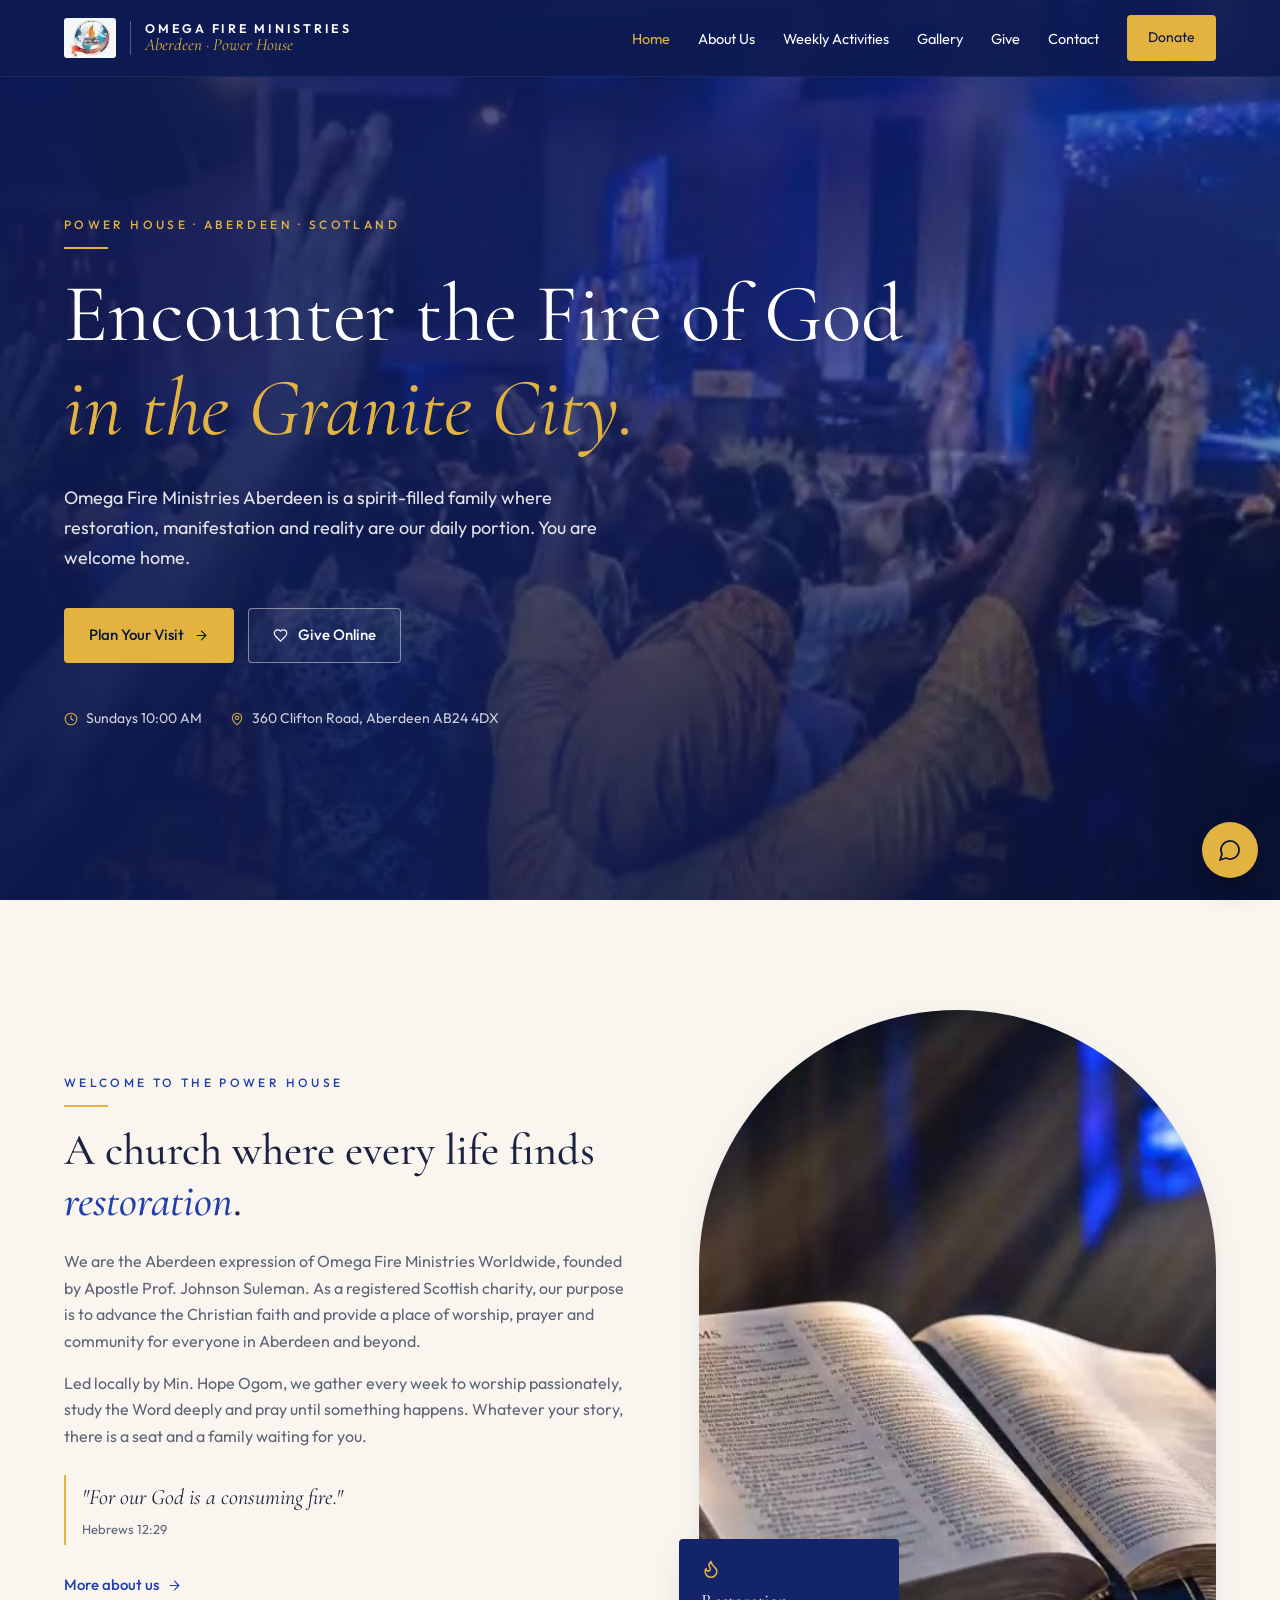
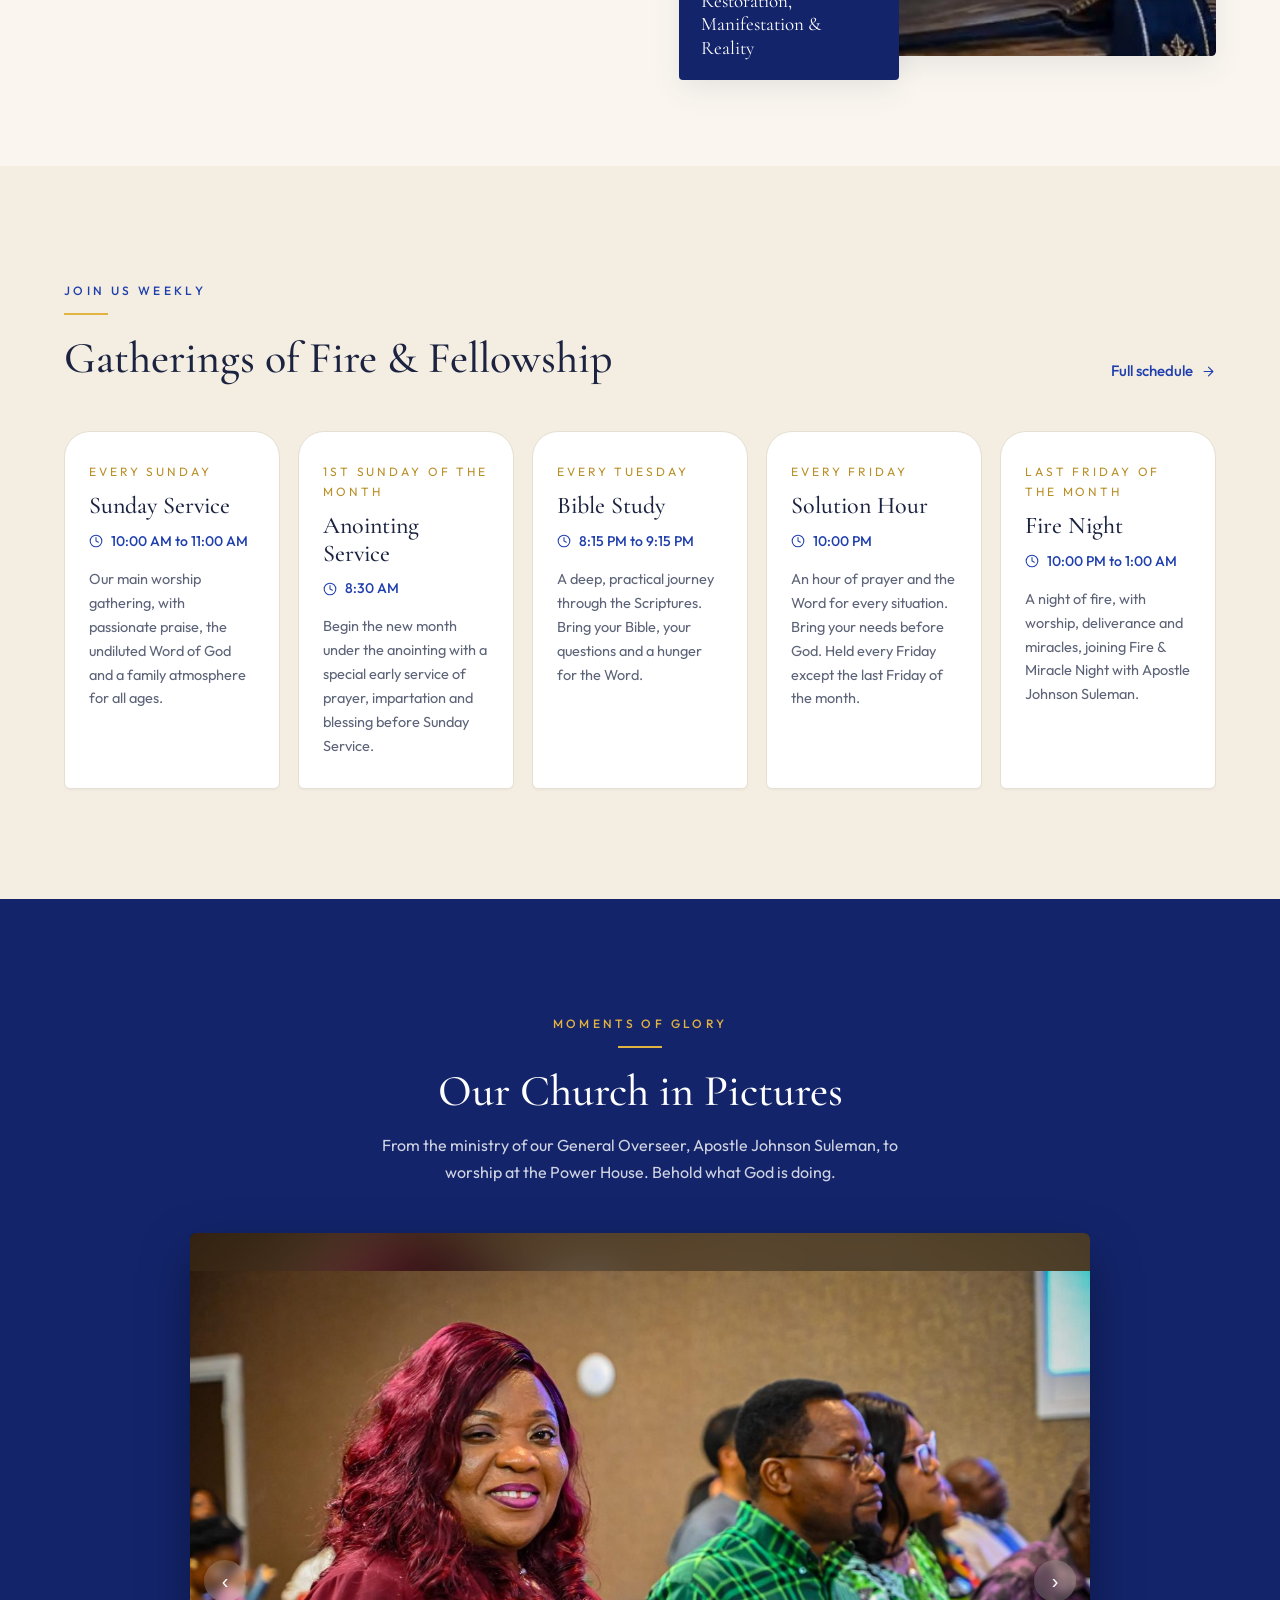
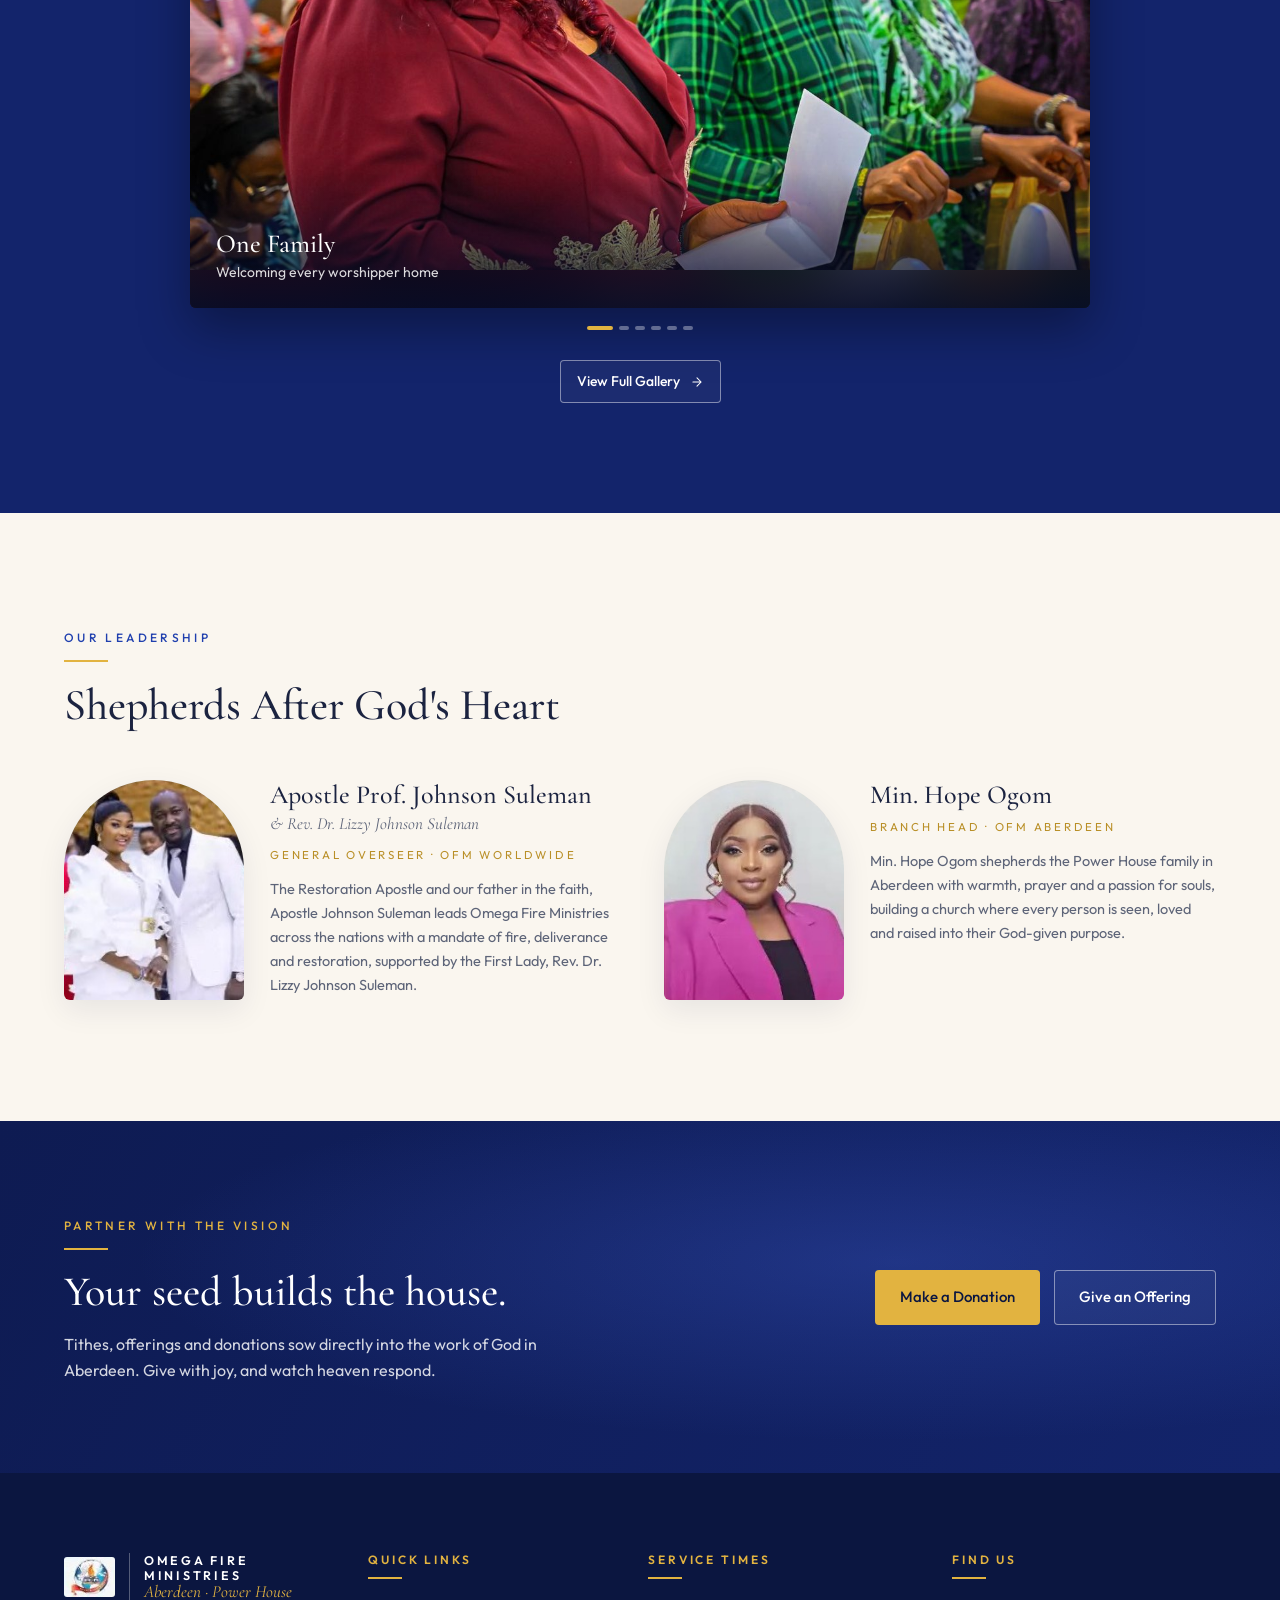
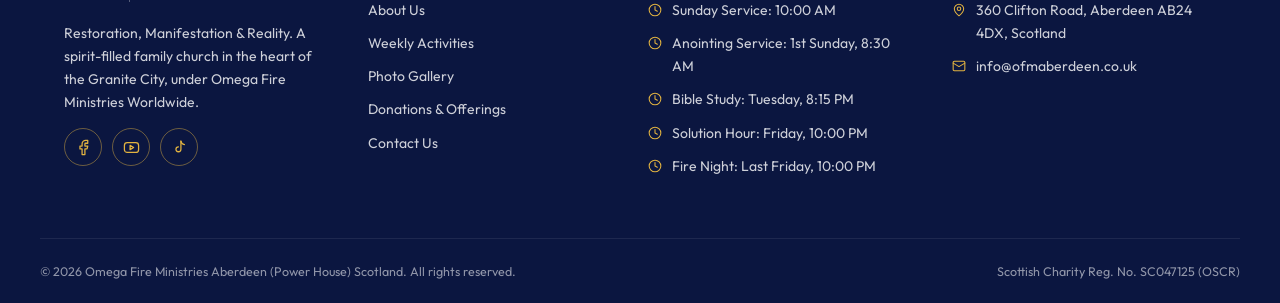
==== commit 582a741c: "Keep only photos with clear faces Co-Authored-By: Claude Opus 5.5 <noreply@anthropic.com> Claude-Ses" ====
--- a/index.html
+++ b/index.html
@@ -79,7 +79,7 @@
       <p class="lead">From the ministry of our General Overseer, Apostle Johnson Suleman, to worship at the Power House. Behold what God is doing.</p>
     </div>
     <div class="carousel" data-carousel>
-  <div class="carousel-viewport"><div class="carousel-track"><div class="slide"><div class="slide-bg" style="background-image:url('assets/img/ab-07.jpg')"></div><img src="assets/img/ab-07.jpg" alt="Crying Out to God" loading="lazy"><div class="slide-caption"><h3>Crying Out to God</h3><p>Intercession at the altar</p></div></div><div class="slide"><div class="slide-bg" style="background-image:url('assets/img/ab-10.jpg')"></div><img src="assets/img/ab-10.jpg" alt="One Family" loading="lazy"><div class="slide-caption"><h3>One Family</h3><p>Welcoming every worshipper home</p></div></div><div class="slide"><div class="slide-bg" style="background-image:url('assets/img/ab-05.jpg')"></div><img src="assets/img/ab-05.jpg" alt="A New Generation on Fire" loading="lazy"><div class="slide-caption"><h3>A New Generation on Fire</h3><p>Young people worshipping at the Power House</p></div></div><div class="slide"><div class="slide-bg" style="background-image:url('assets/img/ab-13.jpg')"></div><img src="assets/img/ab-13.jpg" alt="All Glory to God" loading="lazy"><div class="slide-caption"><h3>All Glory to God</h3><p>Fire on the pulpit</p></div></div><div class="slide"><div class="slide-bg" style="background-image:url('assets/img/ab-06.jpg')"></div><img src="assets/img/ab-06.jpg" alt="Honour and Blessing" loading="lazy"><div class="slide-caption"><h3>Honour and Blessing</h3><p>A moment of grace at the altar</p></div></div><div class="slide"><div class="slide-bg" style="background-image:url('assets/img/ab-11.jpg')"></div><img src="assets/img/ab-11.jpg" alt="The Outpouring 2026" loading="lazy"><div class="slide-caption"><h3>The Outpouring 2026</h3><p>Ministers gathered at The Outpouring 2026</p></div></div><div class="slide"><div class="slide-bg" style="background-image:url('assets/img/ab-14.jpg')"></div><img src="assets/img/ab-14.jpg" alt="Together in White" loading="lazy"><div class="slide-caption"><h3>Together in White</h3><p>Celebrating with the OFM family</p></div></div><div class="slide"><div class="slide-bg" style="background-image:url('assets/img/ab-01.jpg')"></div><img src="assets/img/ab-01.jpg" alt="Joy in the House" loading="lazy"><div class="slide-caption"><h3>Joy in the House</h3><p>Fellowship and friendship</p></div></div><div class="slide"><div class="slide-bg" style="background-image:url('assets/img/ab-12.jpg')"></div><img src="assets/img/ab-12.jpg" alt="Ministering the Word" loading="lazy"><div class="slide-caption"><h3>Ministering the Word</h3><p>Preaching at OFM Aberdeen</p></div></div><div class="slide"><div class="slide-bg" style="background-image:url('assets/img/ab-04.jpg')"></div><img src="assets/img/ab-04.jpg" alt="Hands Raised in Worship" loading="lazy"><div class="slide-caption"><h3>Hands Raised in Worship</h3><p>Sunday worship at the Power House</p></div></div><div class="slide"><div class="slide-bg" style="background-image:url('assets/img/ab-03.jpg')"></div><img src="assets/img/ab-03.jpg" alt="Prayer at the Altar" loading="lazy"><div class="slide-caption"><h3>Prayer at the Altar</h3><p>Standing in faith together</p></div></div><div class="slide"><div class="slide-bg" style="background-image:url('assets/img/ab-08.jpg')"></div><img src="assets/img/ab-08.jpg" alt="Thank You for Worshipping With Us" loading="lazy"><div class="slide-caption"><h3>Thank You for Worshipping With Us</h3><p>The Word ministered at the Power House</p></div></div><div class="slide"><div class="slide-bg" style="background-image:url('assets/img/ab-09.jpg')"></div><img src="assets/img/ab-09.jpg" alt="A Heart of Praise" loading="lazy"><div class="slide-caption"><h3>A Heart of Praise</h3><p>Worship that rises from the heart</p></div></div><div class="slide"><div class="slide-bg" style="background-image:url('assets/img/ab-02.jpg')"></div><img src="assets/img/ab-02.jpg" alt="Lifting Up His Name" loading="lazy"><div class="slide-caption"><h3>Lifting Up His Name</h3><p>Ministration in song</p></div></div></div></div>
+  <div class="carousel-viewport"><div class="carousel-track"><div class="slide"><div class="slide-bg" style="background-image:url('assets/img/ab-10.jpg')"></div><img src="assets/img/ab-10.jpg" alt="One Family" loading="lazy"><div class="slide-caption"><h3>One Family</h3><p>Welcoming every worshipper home</p></div></div><div class="slide"><div class="slide-bg" style="background-image:url('assets/img/ab-11.jpg')"></div><img src="assets/img/ab-11.jpg" alt="The Outpouring 2026" loading="lazy"><div class="slide-caption"><h3>The Outpouring 2026</h3><p>Ministers gathered at The Outpouring 2026</p></div></div><div class="slide"><div class="slide-bg" style="background-image:url('assets/img/ab-14.jpg')"></div><img src="assets/img/ab-14.jpg" alt="Together in White" loading="lazy"><div class="slide-caption"><h3>Together in White</h3><p>Celebrating with the OFM family</p></div></div><div class="slide"><div class="slide-bg" style="background-image:url('assets/img/ab-01.jpg')"></div><img src="assets/img/ab-01.jpg" alt="Joy in the House" loading="lazy"><div class="slide-caption"><h3>Joy in the House</h3><p>Fellowship and friendship</p></div></div><div class="slide"><div class="slide-bg" style="background-image:url('assets/img/ab-09.jpg')"></div><img src="assets/img/ab-09.jpg" alt="A Heart of Praise" loading="lazy"><div class="slide-caption"><h3>A Heart of Praise</h3><p>Worship that rises from the heart</p></div></div><div class="slide"><div class="slide-bg" style="background-image:url('assets/img/ab-02.jpg')"></div><img src="assets/img/ab-02.jpg" alt="Lifting Up His Name" loading="lazy"><div class="slide-caption"><h3>Lifting Up His Name</h3><p>Ministration in song</p></div></div></div></div>
   <button class="carousel-btn prev" aria-label="Previous photo">&#8249;</button>
   <button class="carousel-btn next" aria-label="Next photo">&#8250;</button>
   <div class="dots"></div>
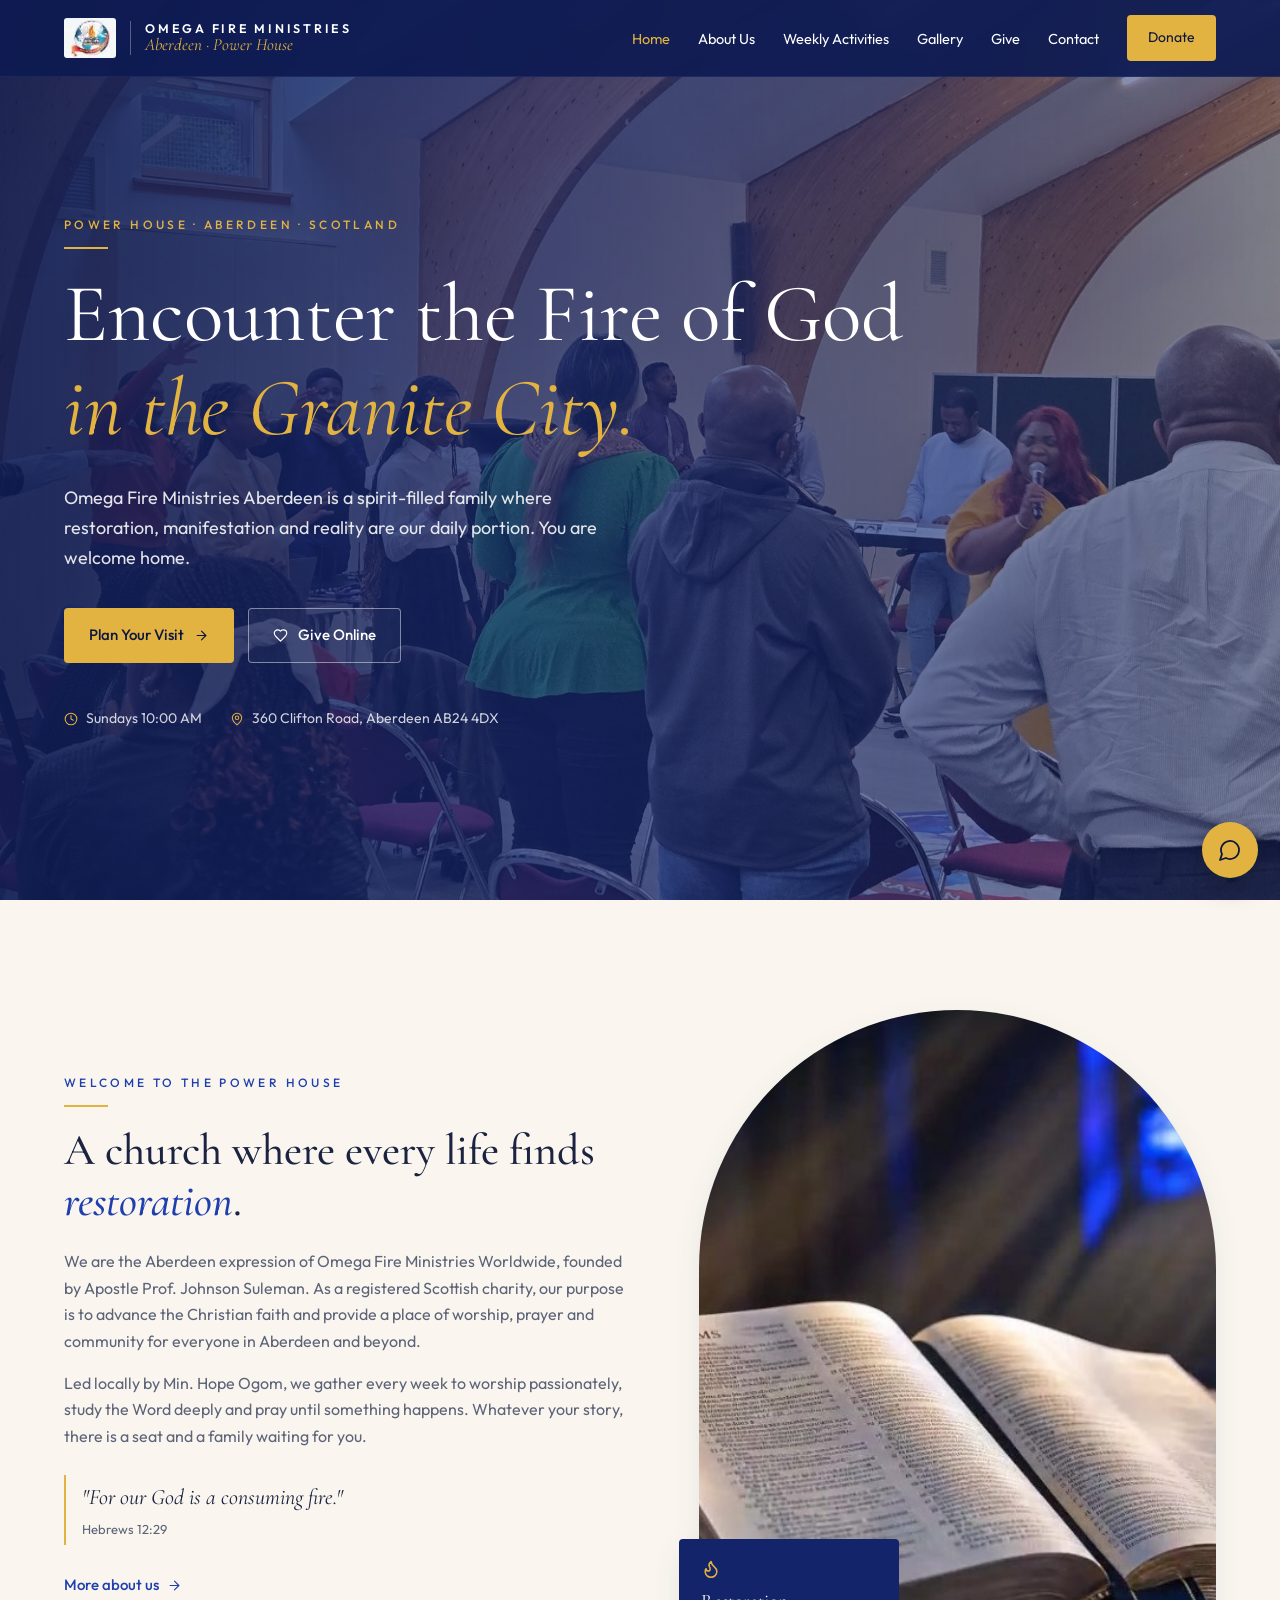
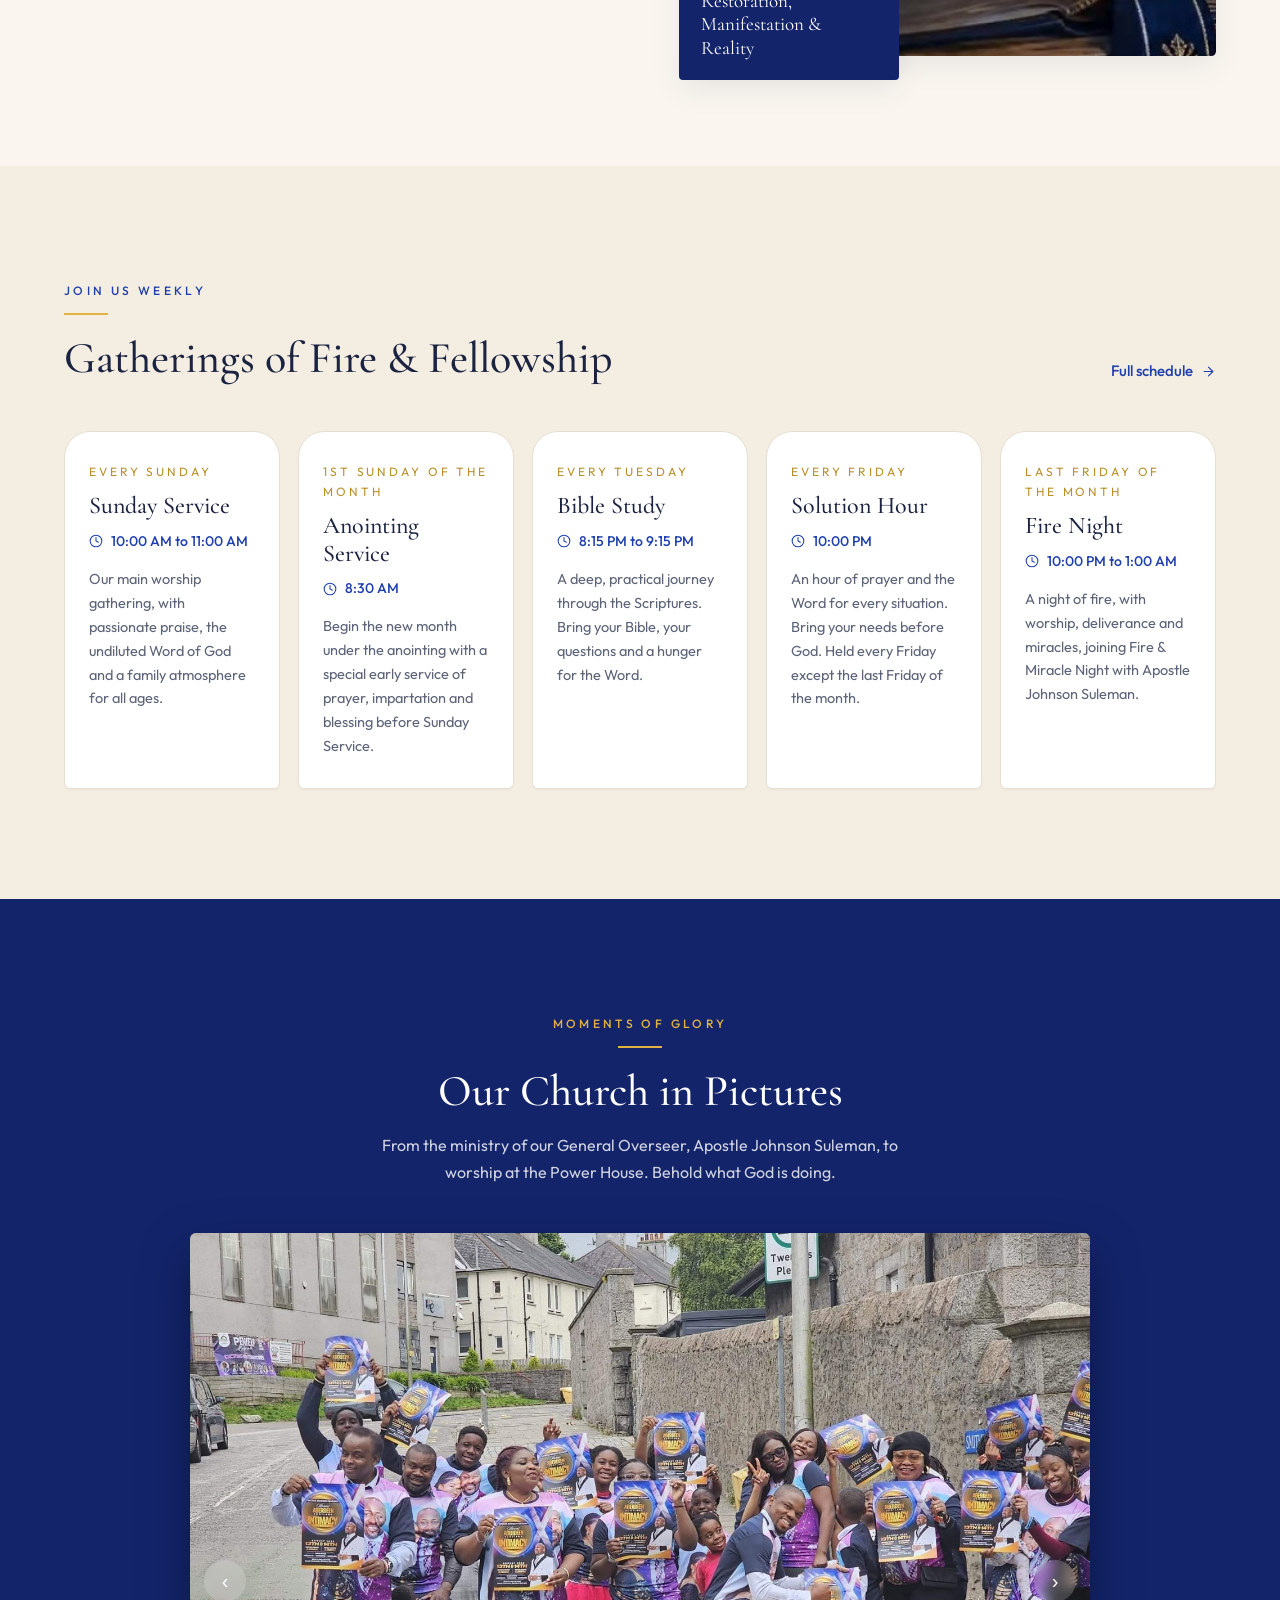
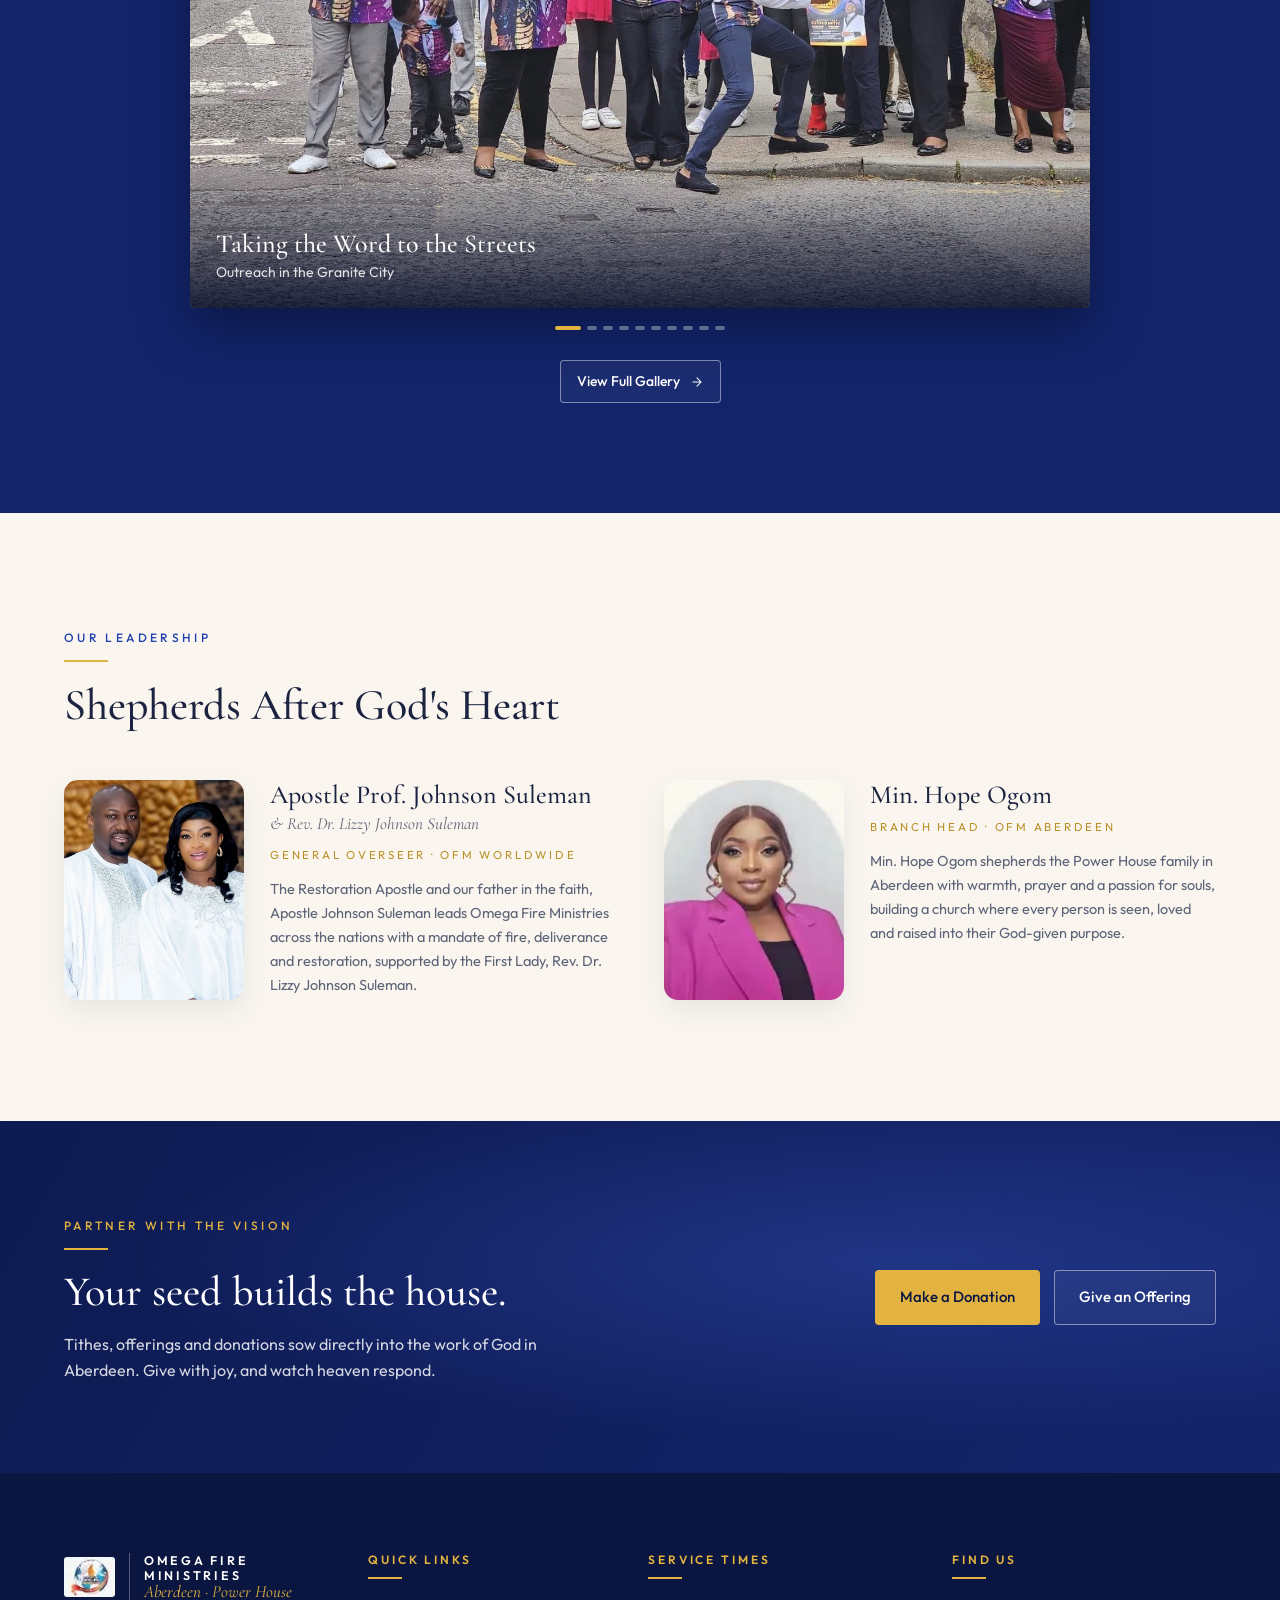
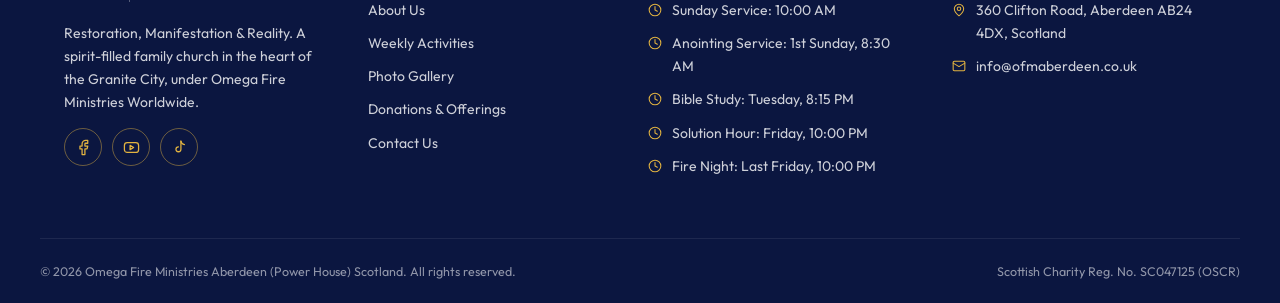
==== commit 9f822bd3: "Add new church photos, update hero and leader images Co-Authored-By: Claude Opus 5.5 <noreply@anthro" ====
--- a/index.html
+++ b/index.html
@@ -79,7 +79,7 @@
       <p class="lead">From the ministry of our General Overseer, Apostle Johnson Suleman, to worship at the Power House. Behold what God is doing.</p>
     </div>
     <div class="carousel" data-carousel>
-  <div class="carousel-viewport"><div class="carousel-track"><div class="slide"><div class="slide-bg" style="background-image:url('assets/img/ab-10.jpg')"></div><img src="assets/img/ab-10.jpg" alt="One Family" loading="lazy"><div class="slide-caption"><h3>One Family</h3><p>Welcoming every worshipper home</p></div></div><div class="slide"><div class="slide-bg" style="background-image:url('assets/img/ab-11.jpg')"></div><img src="assets/img/ab-11.jpg" alt="The Outpouring 2026" loading="lazy"><div class="slide-caption"><h3>The Outpouring 2026</h3><p>Ministers gathered at The Outpouring 2026</p></div></div><div class="slide"><div class="slide-bg" style="background-image:url('assets/img/ab-14.jpg')"></div><img src="assets/img/ab-14.jpg" alt="Together in White" loading="lazy"><div class="slide-caption"><h3>Together in White</h3><p>Celebrating with the OFM family</p></div></div><div class="slide"><div class="slide-bg" style="background-image:url('assets/img/ab-01.jpg')"></div><img src="assets/img/ab-01.jpg" alt="Joy in the House" loading="lazy"><div class="slide-caption"><h3>Joy in the House</h3><p>Fellowship and friendship</p></div></div><div class="slide"><div class="slide-bg" style="background-image:url('assets/img/ab-09.jpg')"></div><img src="assets/img/ab-09.jpg" alt="A Heart of Praise" loading="lazy"><div class="slide-caption"><h3>A Heart of Praise</h3><p>Worship that rises from the heart</p></div></div><div class="slide"><div class="slide-bg" style="background-image:url('assets/img/ab-02.jpg')"></div><img src="assets/img/ab-02.jpg" alt="Lifting Up His Name" loading="lazy"><div class="slide-caption"><h3>Lifting Up His Name</h3><p>Ministration in song</p></div></div></div></div>
+  <div class="carousel-viewport"><div class="carousel-track"><div class="slide"><div class="slide-bg" style="background-image:url('assets/img/nw-14.jpg')"></div><img src="assets/img/nw-14.jpg" alt="Taking the Word to the Streets" loading="lazy"><div class="slide-caption"><h3>Taking the Word to the Streets</h3><p>Outreach in the Granite City</p></div></div><div class="slide"><div class="slide-bg" style="background-image:url('assets/img/nw-13.jpg')"></div><img src="assets/img/nw-13.jpg" alt="The Choir" loading="lazy"><div class="slide-caption"><h3>The Choir</h3><p>Lifting voices in worship</p></div></div><div class="slide"><div class="slide-bg" style="background-image:url('assets/img/nw-04.jpg')"></div><img src="assets/img/nw-04.jpg" alt="Praise and Worship" loading="lazy"><div class="slide-caption"><h3>Praise and Worship</h3><p>The worship team leading the house</p></div></div><div class="slide"><div class="slide-bg" style="background-image:url('assets/img/nw-06.jpg')"></div><img src="assets/img/nw-06.jpg" alt="Singing Unto the Lord" loading="lazy"><div class="slide-caption"><h3>Singing Unto the Lord</h3><p>Ministration in song</p></div></div><div class="slide"><div class="slide-bg" style="background-image:url('assets/img/nw-11.jpg')"></div><img src="assets/img/nw-11.jpg" alt="Joyful Praise" loading="lazy"><div class="slide-caption"><h3>Joyful Praise</h3><p>Celebrating God's goodness together</p></div></div><div class="slide"><div class="slide-bg" style="background-image:url('assets/img/nw-08.jpg')"></div><img src="assets/img/nw-08.jpg" alt="A Season of Celebration" loading="lazy"><div class="slide-caption"><h3>A Season of Celebration</h3><p>Thanksgiving at the Power House</p></div></div><div class="slide"><div class="slide-bg" style="background-image:url('assets/img/nw-09.jpg')"></div><img src="assets/img/nw-09.jpg" alt="Ministering the Word" loading="lazy"><div class="slide-caption"><h3>Ministering the Word</h3><p>Preaching at OFM Aberdeen</p></div></div><div class="slide"><div class="slide-bg" style="background-image:url('assets/img/nw-03.jpg')"></div><img src="assets/img/nw-03.jpg" alt="Fire on the Altar" loading="lazy"><div class="slide-caption"><h3>Fire on the Altar</h3><p>Prayer and praise at the Power House</p></div></div><div class="slide"><div class="slide-bg" style="background-image:url('assets/img/nw-12.jpg')"></div><img src="assets/img/nw-12.jpg" alt="Prayer and Blessing" loading="lazy"><div class="slide-caption"><h3>Prayer and Blessing</h3><p>Standing in faith together</p></div></div><div class="slide"><div class="slide-bg" style="background-image:url('assets/img/nw-02.jpg')"></div><img src="assets/img/nw-02.jpg" alt="Apostle Johnson &amp; Rev. Dr. Lizzy Johnson Suleman" loading="lazy"><div class="slide-caption"><h3>Apostle Johnson &amp; Rev. Dr. Lizzy Johnson Suleman</h3><p>Our General Overseer and the First Lady</p></div></div></div></div>
   <button class="carousel-btn prev" aria-label="Previous photo">&#8249;</button>
   <button class="carousel-btn next" aria-label="Next photo">&#8250;</button>
   <div class="dots"></div>
--- a/assets/css/style.css
+++ b/assets/css/style.css
@@ -406,3 +406,6 @@
 .slide img { position: relative; object-fit: contain; }
 .slide-caption { z-index: 2; }
 @media (max-width: 600px) { .carousel-viewport { aspect-ratio: 4 / 5; } }
+
+/* Leader photos: gentle corners so no heads are trimmed */
+.leader img { border-radius: 14px; object-position: center top; }
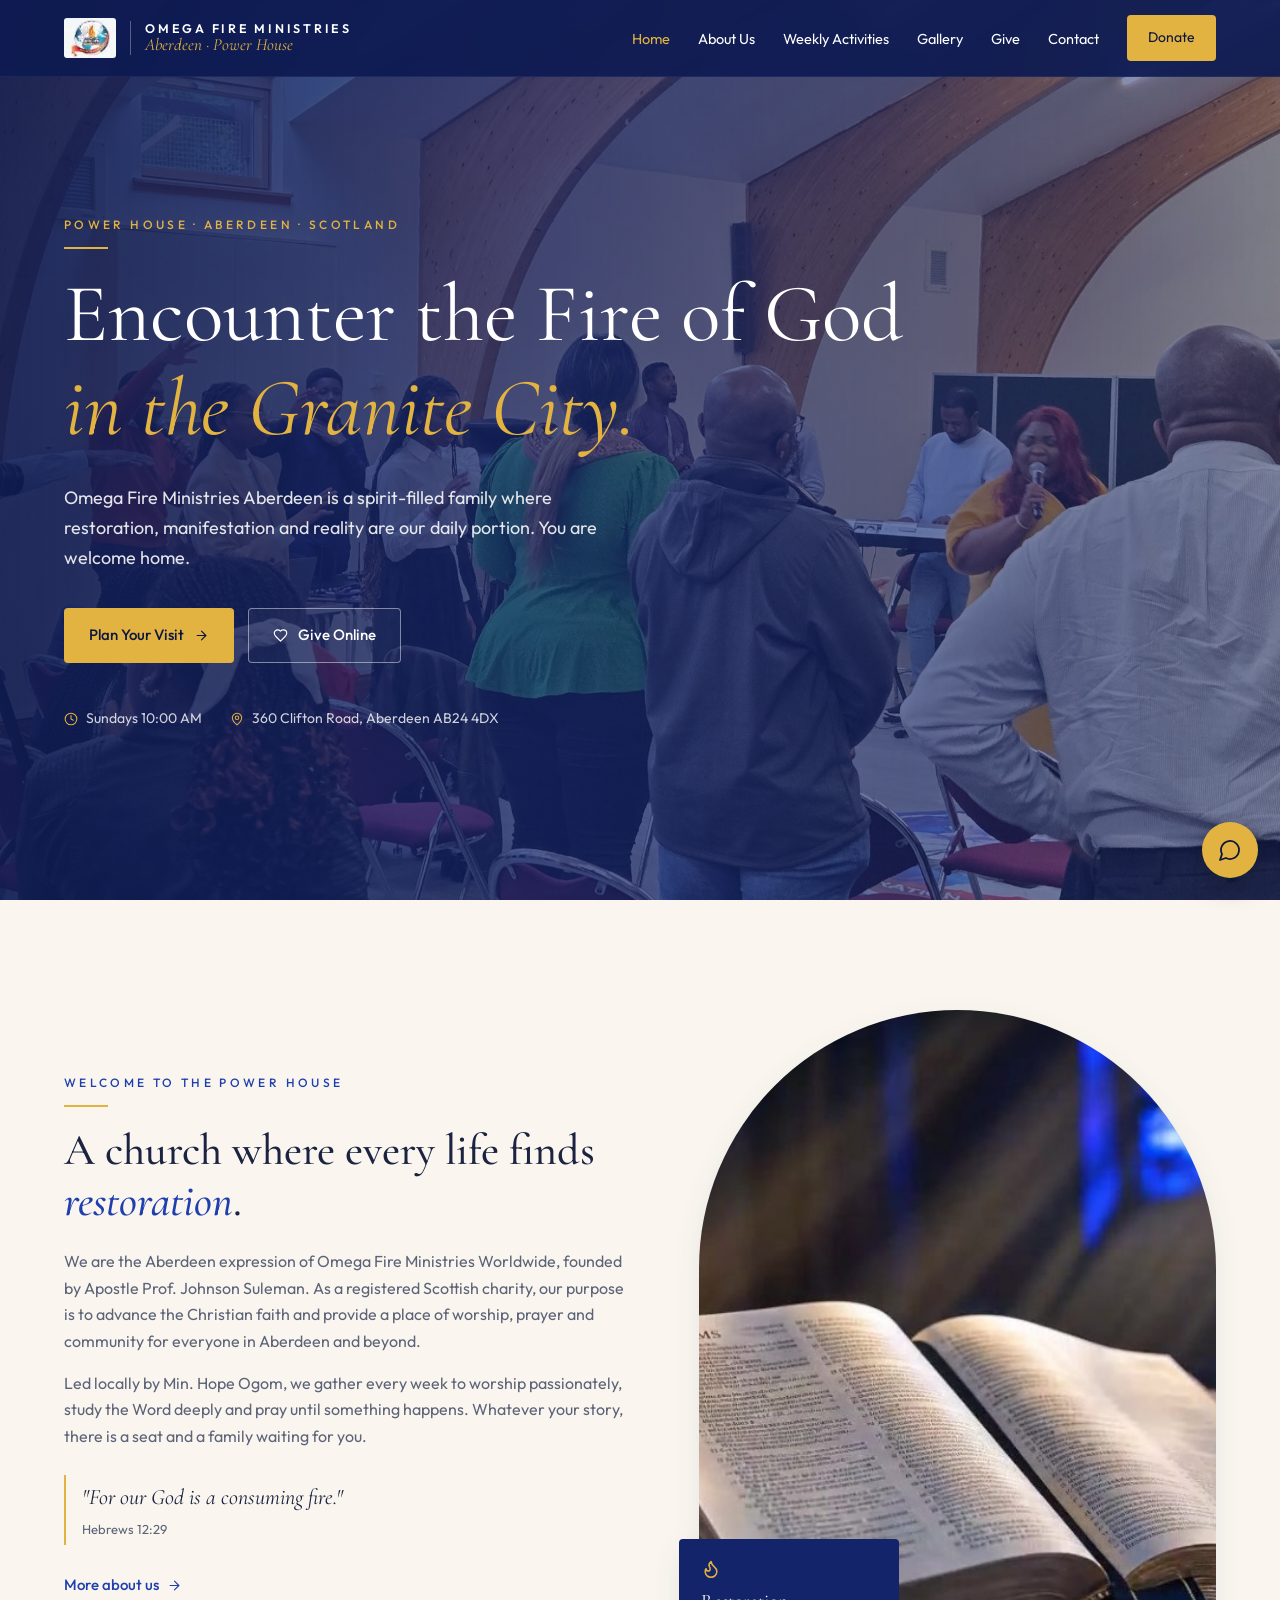
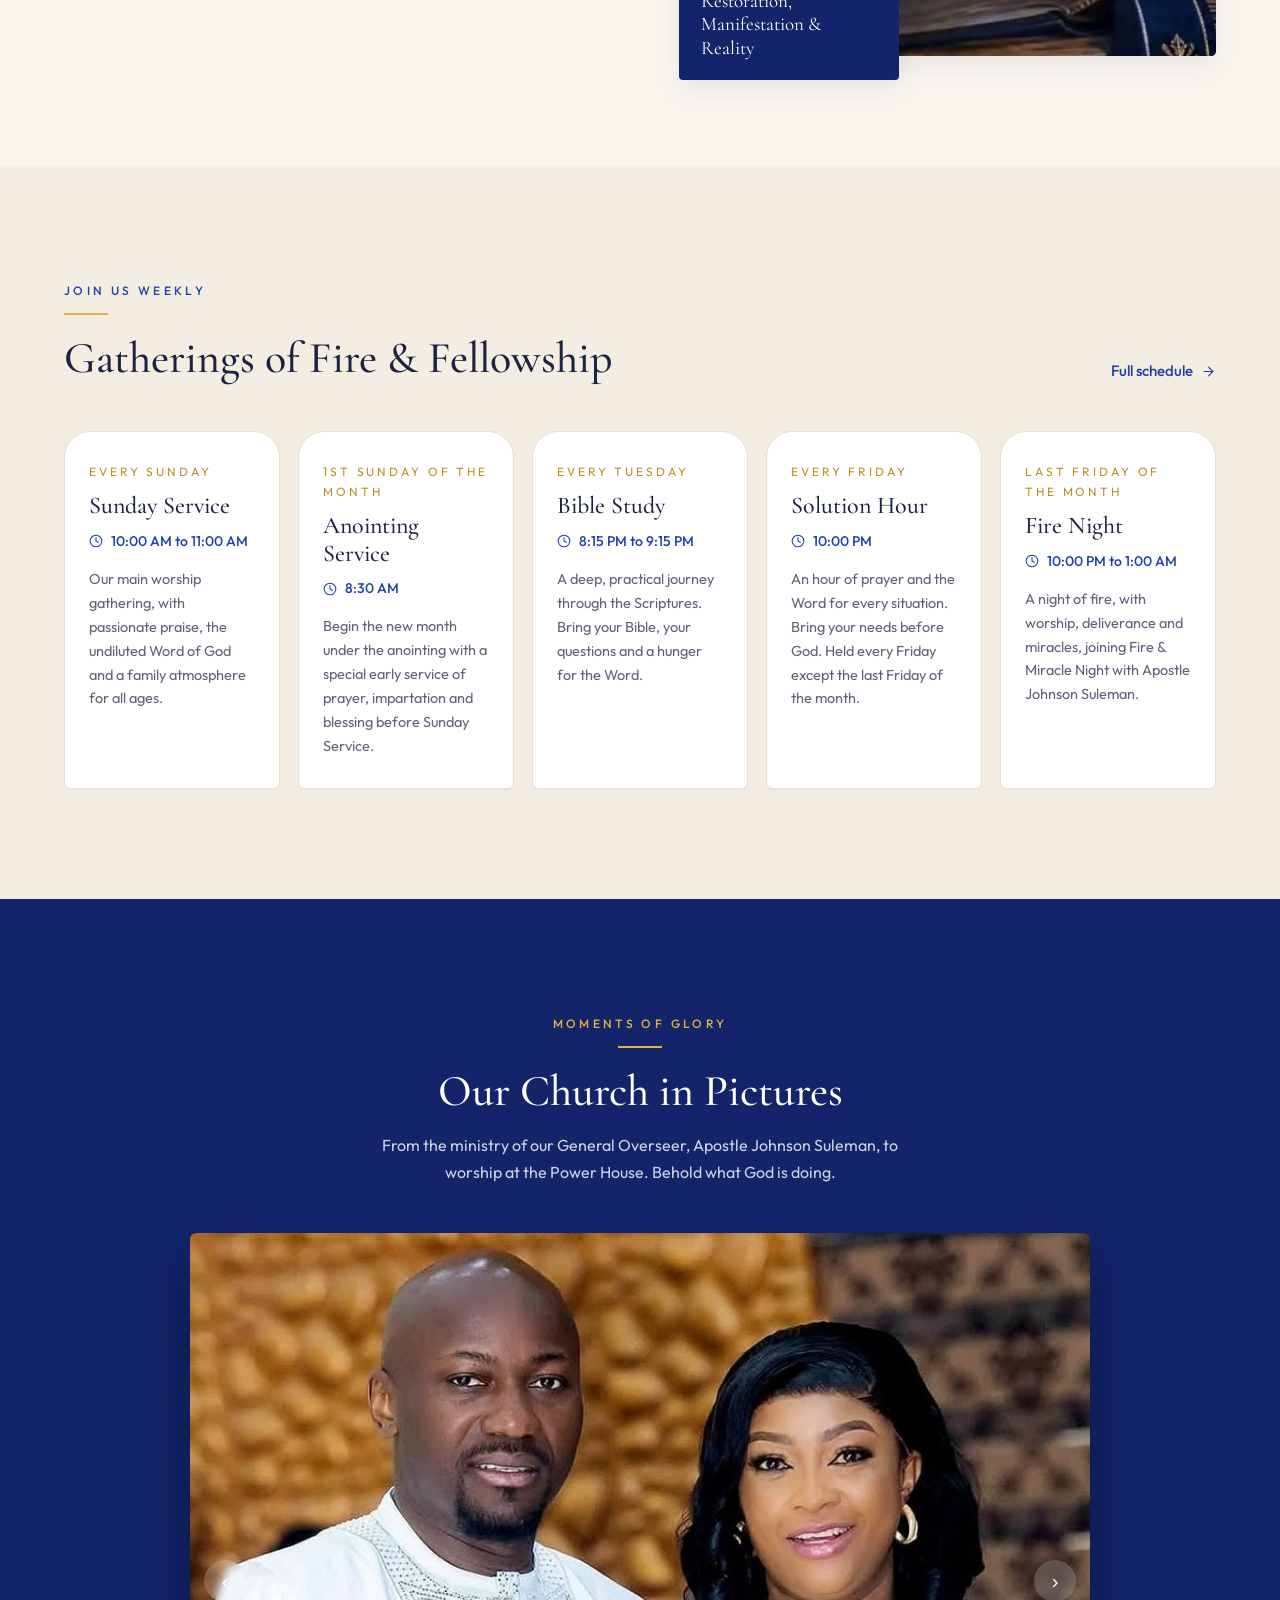
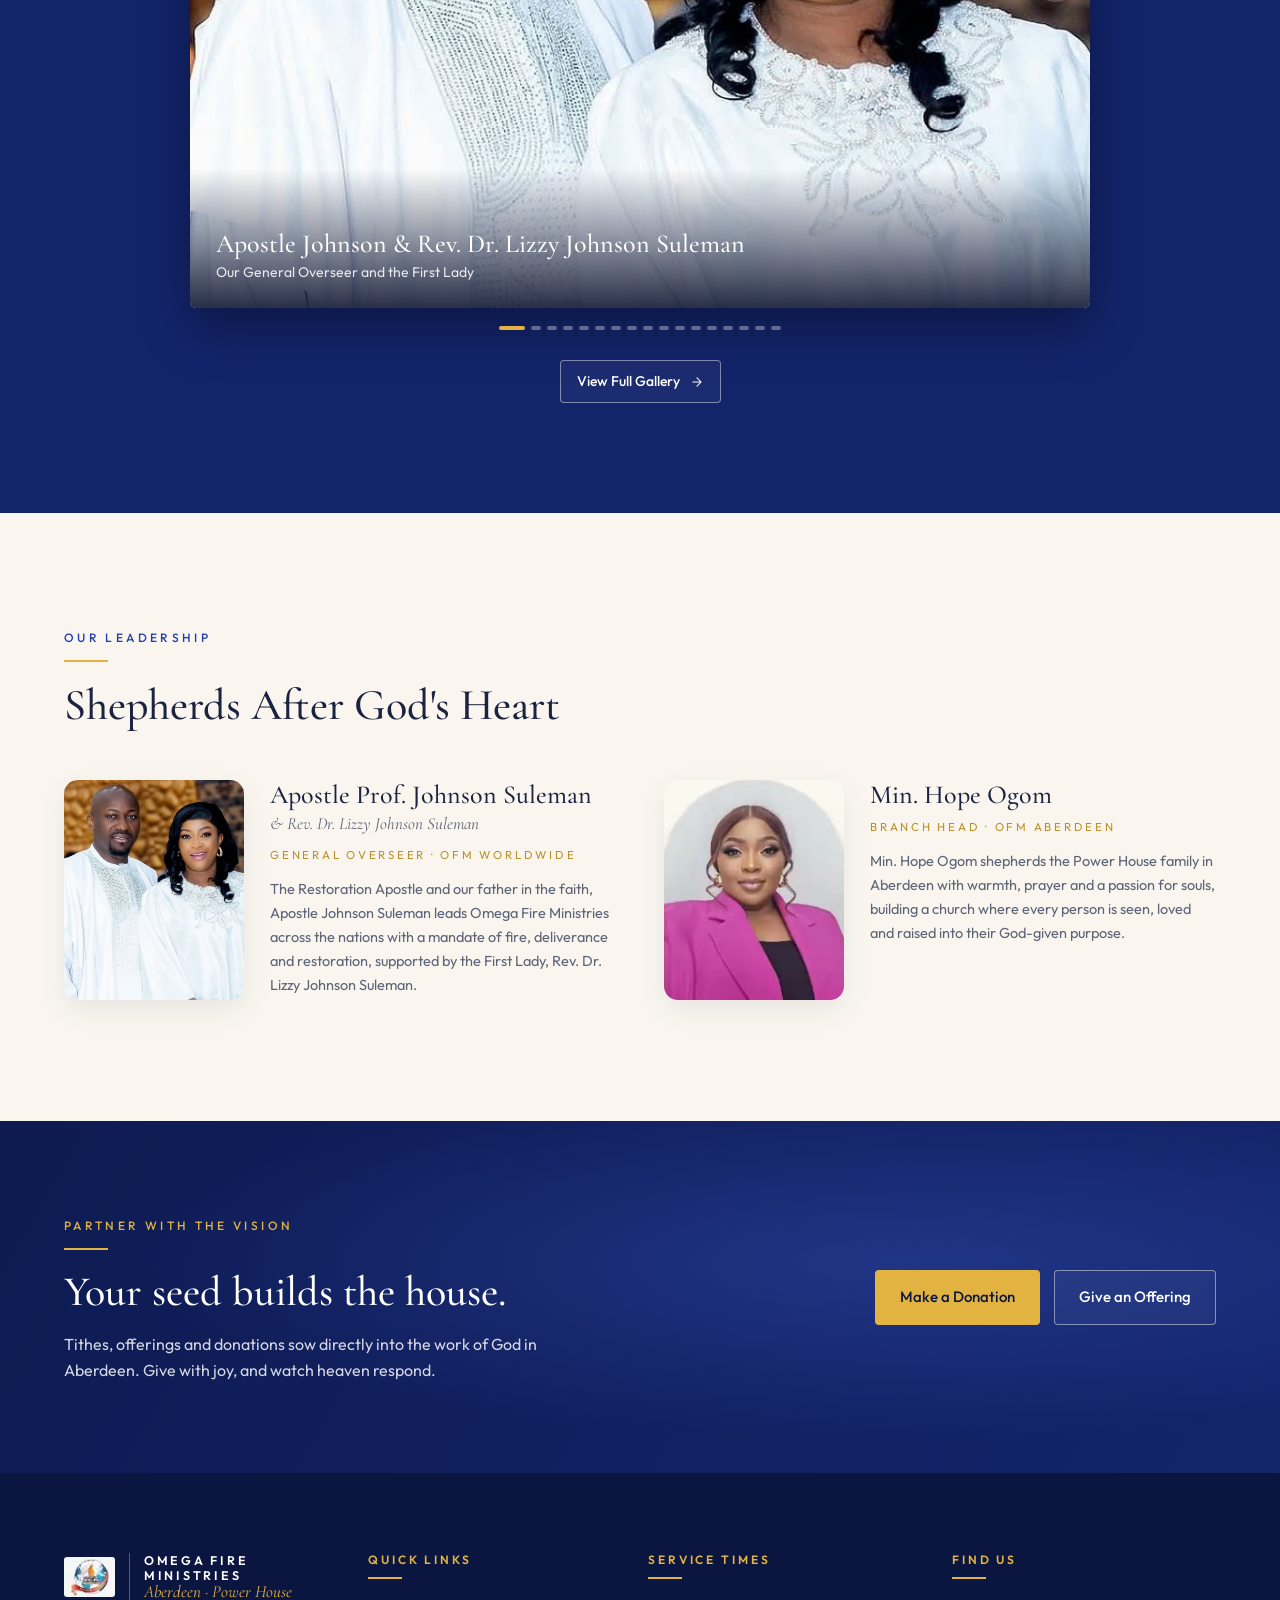
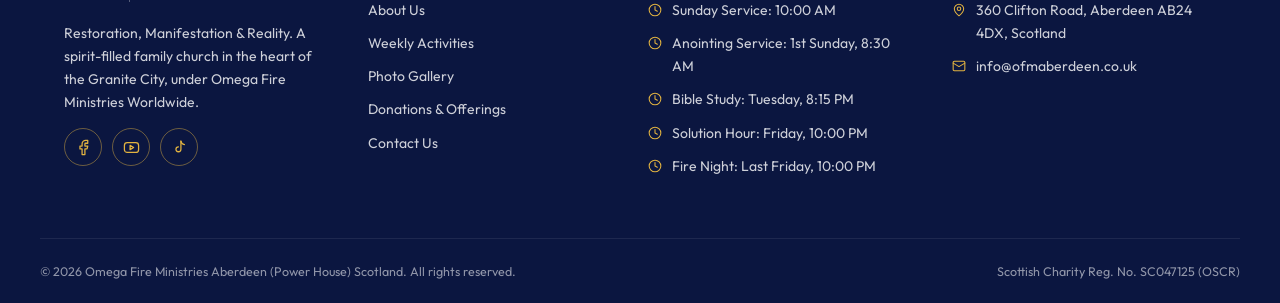
==== commit 7eb82a41: "Crop slideshow photos so faces fill the frame Co-Authored-By: Claude Opus 5.5 <noreply@anthropic.com" ====
--- a/index.html
+++ b/index.html
@@ -79,7 +79,7 @@
       <p class="lead">From the ministry of our General Overseer, Apostle Johnson Suleman, to worship at the Power House. Behold what God is doing.</p>
     </div>
     <div class="carousel" data-carousel>
-  <div class="carousel-viewport"><div class="carousel-track"><div class="slide"><div class="slide-bg" style="background-image:url('assets/img/nw-14.jpg')"></div><img src="assets/img/nw-14.jpg" alt="Taking the Word to the Streets" loading="lazy"><div class="slide-caption"><h3>Taking the Word to the Streets</h3><p>Outreach in the Granite City</p></div></div><div class="slide"><div class="slide-bg" style="background-image:url('assets/img/nw-13.jpg')"></div><img src="assets/img/nw-13.jpg" alt="The Choir" loading="lazy"><div class="slide-caption"><h3>The Choir</h3><p>Lifting voices in worship</p></div></div><div class="slide"><div class="slide-bg" style="background-image:url('assets/img/nw-04.jpg')"></div><img src="assets/img/nw-04.jpg" alt="Praise and Worship" loading="lazy"><div class="slide-caption"><h3>Praise and Worship</h3><p>The worship team leading the house</p></div></div><div class="slide"><div class="slide-bg" style="background-image:url('assets/img/nw-06.jpg')"></div><img src="assets/img/nw-06.jpg" alt="Singing Unto the Lord" loading="lazy"><div class="slide-caption"><h3>Singing Unto the Lord</h3><p>Ministration in song</p></div></div><div class="slide"><div class="slide-bg" style="background-image:url('assets/img/nw-11.jpg')"></div><img src="assets/img/nw-11.jpg" alt="Joyful Praise" loading="lazy"><div class="slide-caption"><h3>Joyful Praise</h3><p>Celebrating God's goodness together</p></div></div><div class="slide"><div class="slide-bg" style="background-image:url('assets/img/nw-08.jpg')"></div><img src="assets/img/nw-08.jpg" alt="A Season of Celebration" loading="lazy"><div class="slide-caption"><h3>A Season of Celebration</h3><p>Thanksgiving at the Power House</p></div></div><div class="slide"><div class="slide-bg" style="background-image:url('assets/img/nw-09.jpg')"></div><img src="assets/img/nw-09.jpg" alt="Ministering the Word" loading="lazy"><div class="slide-caption"><h3>Ministering the Word</h3><p>Preaching at OFM Aberdeen</p></div></div><div class="slide"><div class="slide-bg" style="background-image:url('assets/img/nw-03.jpg')"></div><img src="assets/img/nw-03.jpg" alt="Fire on the Altar" loading="lazy"><div class="slide-caption"><h3>Fire on the Altar</h3><p>Prayer and praise at the Power House</p></div></div><div class="slide"><div class="slide-bg" style="background-image:url('assets/img/nw-12.jpg')"></div><img src="assets/img/nw-12.jpg" alt="Prayer and Blessing" loading="lazy"><div class="slide-caption"><h3>Prayer and Blessing</h3><p>Standing in faith together</p></div></div><div class="slide"><div class="slide-bg" style="background-image:url('assets/img/nw-02.jpg')"></div><img src="assets/img/nw-02.jpg" alt="Apostle Johnson &amp; Rev. Dr. Lizzy Johnson Suleman" loading="lazy"><div class="slide-caption"><h3>Apostle Johnson &amp; Rev. Dr. Lizzy Johnson Suleman</h3><p>Our General Overseer and the First Lady</p></div></div></div></div>
+  <div class="carousel-viewport"><div class="carousel-track"><div class="slide"><div class="slide-bg" style="background-image:url('assets/img/sl-01.jpg')"></div><img src="assets/img/sl-01.jpg" alt="Apostle Johnson &amp; Rev. Dr. Lizzy Johnson Suleman" loading="lazy"><div class="slide-caption"><h3>Apostle Johnson &amp; Rev. Dr. Lizzy Johnson Suleman</h3><p>Our General Overseer and the First Lady</p></div></div><div class="slide"><div class="slide-bg" style="background-image:url('assets/img/sl-02.jpg')"></div><img src="assets/img/sl-02.jpg" alt="Taking the Word to the Streets" loading="lazy"><div class="slide-caption"><h3>Taking the Word to the Streets</h3><p>Outreach in the Granite City</p></div></div><div class="slide"><div class="slide-bg" style="background-image:url('assets/img/sl-05.jpg')"></div><img src="assets/img/sl-05.jpg" alt="Together in White" loading="lazy"><div class="slide-caption"><h3>Together in White</h3><p>Celebrating with the OFM family</p></div></div><div class="slide"><div class="slide-bg" style="background-image:url('assets/img/sl-13.jpg')"></div><img src="assets/img/sl-13.jpg" alt="A Season of Celebration" loading="lazy"><div class="slide-caption"><h3>A Season of Celebration</h3><p>Thanksgiving at the Power House</p></div></div><div class="slide"><div class="slide-bg" style="background-image:url('assets/img/sl-03.jpg')"></div><img src="assets/img/sl-03.jpg" alt="The Choir" loading="lazy"><div class="slide-caption"><h3>The Choir</h3><p>Lifting voices in worship</p></div></div><div class="slide"><div class="slide-bg" style="background-image:url('assets/img/sl-06.jpg')"></div><img src="assets/img/sl-06.jpg" alt="Joy in the House" loading="lazy"><div class="slide-caption"><h3>Joy in the House</h3><p>Fellowship and friendship</p></div></div><div class="slide"><div class="slide-bg" style="background-image:url('assets/img/sl-10.jpg')"></div><img src="assets/img/sl-10.jpg" alt="Praise and Worship" loading="lazy"><div class="slide-caption"><h3>Praise and Worship</h3><p>The worship team leading the house</p></div></div><div class="slide"><div class="slide-bg" style="background-image:url('assets/img/sl-12.jpg')"></div><img src="assets/img/sl-12.jpg" alt="Joyful Praise" loading="lazy"><div class="slide-caption"><h3>Joyful Praise</h3><p>Celebrating God's goodness together</p></div></div><div class="slide"><div class="slide-bg" style="background-image:url('assets/img/sl-07.jpg')"></div><img src="assets/img/sl-07.jpg" alt="One Family" loading="lazy"><div class="slide-caption"><h3>One Family</h3><p>Welcoming every worshipper home</p></div></div><div class="slide"><div class="slide-bg" style="background-image:url('assets/img/sl-15.jpg')"></div><img src="assets/img/sl-15.jpg" alt="Fire on the Altar" loading="lazy"><div class="slide-caption"><h3>Fire on the Altar</h3><p>Prayer and praise at the Power House</p></div></div><div class="slide"><div class="slide-bg" style="background-image:url('assets/img/sl-08.jpg')"></div><img src="assets/img/sl-08.jpg" alt="Prayer at the Altar" loading="lazy"><div class="slide-caption"><h3>Prayer at the Altar</h3><p>Standing in faith together</p></div></div><div class="slide"><div class="slide-bg" style="background-image:url('assets/img/sl-11.jpg')"></div><img src="assets/img/sl-11.jpg" alt="Singing Unto the Lord" loading="lazy"><div class="slide-caption"><h3>Singing Unto the Lord</h3><p>Ministration in song</p></div></div><div class="slide"><div class="slide-bg" style="background-image:url('assets/img/sl-09.jpg')"></div><img src="assets/img/sl-09.jpg" alt="Hands Raised in Worship" loading="lazy"><div class="slide-caption"><h3>Hands Raised in Worship</h3><p>Sunday worship at the Power House</p></div></div><div class="slide"><div class="slide-bg" style="background-image:url('assets/img/sl-14.jpg')"></div><img src="assets/img/sl-14.jpg" alt="Ministering the Word" loading="lazy"><div class="slide-caption"><h3>Ministering the Word</h3><p>Preaching at OFM Aberdeen</p></div></div><div class="slide"><div class="slide-bg" style="background-image:url('assets/img/sl-18.jpg')"></div><img src="assets/img/sl-18.jpg" alt="Prayer and Blessing" loading="lazy"><div class="slide-caption"><h3>Prayer and Blessing</h3><p>Standing in faith together</p></div></div><div class="slide"><div class="slide-bg" style="background-image:url('assets/img/sl-16.jpg')"></div><img src="assets/img/sl-16.jpg" alt="A New Generation on Fire" loading="lazy"><div class="slide-caption"><h3>A New Generation on Fire</h3><p>Young people worshipping at the Power House</p></div></div><div class="slide"><div class="slide-bg" style="background-image:url('assets/img/sl-04.jpg')"></div><img src="assets/img/sl-04.jpg" alt="The Outpouring 2026" loading="lazy"><div class="slide-caption"><h3>The Outpouring 2026</h3><p>Ministers gathered at The Outpouring 2026</p></div></div></div></div>
   <button class="carousel-btn prev" aria-label="Previous photo">&#8249;</button>
   <button class="carousel-btn next" aria-label="Next photo">&#8250;</button>
   <div class="dots"></div>
--- a/assets/css/style.css
+++ b/assets/css/style.css
@@ -409,3 +409,14 @@
 
 /* Leader photos: gentle corners so no heads are trimmed */
 .leader img { border-radius: 14px; object-position: center top; }
+
+/* Slides are pre-cropped to 4:3 around faces: fill the frame */
+.carousel-viewport { aspect-ratio: 4 / 3 !important; }
+.slide img { object-fit: cover !important; }
+.slide-bg { display: none; }
+@media (max-width: 600px) {
+  .slide-caption { padding: 34px 14px 10px; }
+  .slide-caption h3 { font-size: 17px; }
+  .slide-caption p { font-size: 12px; }
+  .carousel-btn { width: 34px; height: 34px; font-size: 17px; }
+}
